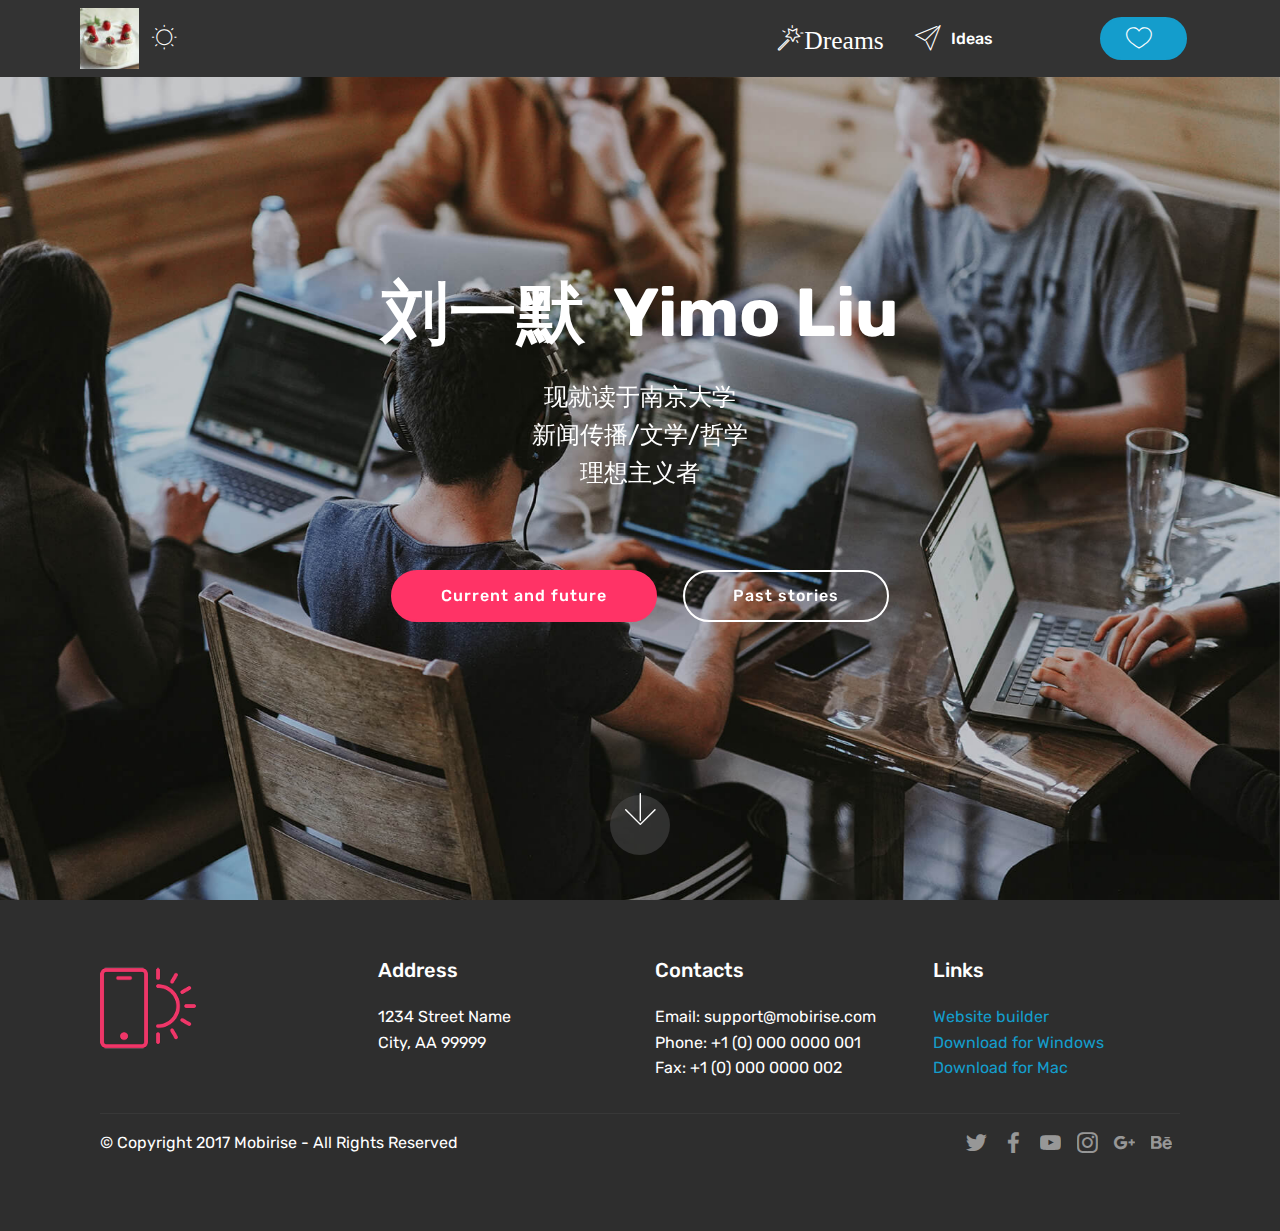
==== index.html @ eae7c189 "1" ====
<!DOCTYPE html>
<html >
<head>
  <!-- Site made with Mobirise Website Builder v4.9.5, https://mobirise.com -->
  <meta charset="UTF-8">
  <meta http-equiv="X-UA-Compatible" content="IE=edge">
  <meta name="generator" content="Mobirise v4.9.5, mobirise.com">
  <meta name="viewport" content="width=device-width, initial-scale=1, minimum-scale=1">
  <link rel="shortcut icon" href="assets/images/oip.9rbbsgo-j0tugw2w4avrlqhafq-122x82.jpg" type="image/x-icon">
  <meta name="description" content="">
  <title>Home</title>
  <link rel="stylesheet" href="assets/web/assets/mobirise-icons/mobirise-icons.css">
  <link rel="stylesheet" href="assets/tether/tether.min.css">
  <link rel="stylesheet" href="assets/bootstrap/css/bootstrap.min.css">
  <link rel="stylesheet" href="assets/bootstrap/css/bootstrap-grid.min.css">
  <link rel="stylesheet" href="assets/bootstrap/css/bootstrap-reboot.min.css">
  <link rel="stylesheet" href="assets/socicon/css/styles.css">
  <link rel="stylesheet" href="assets/dropdown/css/style.css">
  <link rel="stylesheet" href="assets/theme/css/style.css">
  <link rel="stylesheet" href="assets/mobirise/css/mbr-additional.css" type="text/css">
  
  
  
</head>
<body>
  <section class="menu cid-qTkzRZLJNu" once="menu" id="menu1-0">

    

    <nav class="navbar navbar-expand beta-menu navbar-dropdown align-items-center navbar-fixed-top navbar-toggleable-sm">
        <button class="navbar-toggler navbar-toggler-right" type="button" data-toggle="collapse" data-target="#navbarSupportedContent" aria-controls="navbarSupportedContent" aria-expanded="false" aria-label="Toggle navigation">
            <div class="hamburger">
                <span></span>
                <span></span>
                <span></span>
                <span></span>
            </div>
        </button>
        <div class="menu-logo">
            <div class="navbar-brand">
                <span class="navbar-logo">
                    <a href="https://mobirise.com">
                         <img src="assets/images/oip.9rbbsgo-j0tugw2w4avrlqhafq-122x82.jpg" alt="Mobirise" title="" style="height: 3.8rem;">
                    </a>
                </span>
                <span class="navbar-caption-wrap"><a class="navbar-caption text-white display-4" href="https://mobirise.com"><span class="mbri-sun mbr-iconfont mbr-iconfont-btn"></span></a></span>
            </div>
        </div>
        <div class="collapse navbar-collapse" id="navbarSupportedContent">
            <ul class="navbar-nav nav-dropdown" data-app-modern-menu="true"><li class="nav-item">
                    <a class="nav-link link text-white display-4" href="https://mobirise.com"><span class="mbri-magic-stick mbr-iconfont mbr-iconfont-btn">Dreams</span></a>
                </li>
                <li class="nav-item">
                    <a class="nav-link link text-white display-4" href="https://mobirise.com"><span class="mbri-paper-plane mbr-iconfont mbr-iconfont-btn"></span>
                        Ideas &nbsp; &nbsp; &nbsp; &nbsp; &nbsp; &nbsp; &nbsp; &nbsp; &nbsp; &nbsp;&nbsp;</a>
                </li></ul>
            <div class="navbar-buttons mbr-section-btn"><a class="btn btn-sm btn-primary display-4" href="https://mobirise.com"><span class="mbri-hearth mbr-iconfont mbr-iconfont-btn"></span>
                    </a></div>
        </div>
    </nav>
</section>

<section class="engine"><a href="https://mobirise.info/c">free site builder</a></section><section class="cid-qTkA127IK8 mbr-fullscreen mbr-parallax-background" id="header2-1">

    

    

    <div class="container align-center">
        <div class="row justify-content-md-center">
            <div class="mbr-white col-md-10">
                <h1 class="mbr-section-title mbr-bold pb-3 mbr-fonts-style display-1">刘一默 &nbsp;Yimo Liu</h1>
                
                <p class="mbr-text pb-3 mbr-fonts-style display-5">现就读于南京大学<br>新闻传播/文学/哲学<br>理想主义者<br><br></p>
                <div class="mbr-section-btn"><a class="btn btn-md btn-secondary display-4" href="https://mobirise.com">Current and future</a>
                    <a class="btn btn-md btn-white-outline display-4" href="https://mobirise.com">Past stories</a></div>
            </div>
        </div>
    </div>
    <div class="mbr-arrow hidden-sm-down" aria-hidden="true">
        <a href="#next">
            <i class="mbri-down mbr-iconfont"></i>
        </a>
    </div>
</section>

<section class="cid-qTkAaeaxX5" id="footer1-2">

    

    

    <div class="container">
        <div class="media-container-row content text-white">
            <div class="col-12 col-md-3">
                <div class="media-wrap">
                    <a href="https://mobirise.com/">
                        <img src="assets/images/logo2.png" alt="Mobirise">
                    </a>
                </div>
            </div>
            <div class="col-12 col-md-3 mbr-fonts-style display-7">
                <h5 class="pb-3">
                    Address
                </h5>
                <p class="mbr-text">
                    1234 Street Name
                    <br>City, AA 99999
                </p>
            </div>
            <div class="col-12 col-md-3 mbr-fonts-style display-7">
                <h5 class="pb-3">
                    Contacts
                </h5>
                <p class="mbr-text">
                    Email: support@mobirise.com
                    <br>Phone: +1 (0) 000 0000 001
                    <br>Fax: +1 (0) 000 0000 002
                </p>
            </div>
            <div class="col-12 col-md-3 mbr-fonts-style display-7">
                <h5 class="pb-3">
                    Links
                </h5>
                <p class="mbr-text">
                    <a class="text-primary" href="https://mobirise.com/">Website builder</a>
                    <br><a class="text-primary" href="https://mobirise.com/mobirise-free-win.zip">Download for Windows</a>
                    <br><a class="text-primary" href="https://mobirise.com/mobirise-free-mac.zip">Download for Mac</a>
                </p>
            </div>
        </div>
        <div class="footer-lower">
            <div class="media-container-row">
                <div class="col-sm-12">
                    <hr>
                </div>
            </div>
            <div class="media-container-row mbr-white">
                <div class="col-sm-6 copyright">
                    <p class="mbr-text mbr-fonts-style display-7">
                        © Copyright 2017 Mobirise - All Rights Reserved
                    </p>
                </div>
                <div class="col-md-6">
                    <div class="social-list align-right">
                        <div class="soc-item">
                            <a href="https://twitter.com/mobirise" target="_blank">
                                <span class="socicon-twitter socicon mbr-iconfont mbr-iconfont-social"></span>
                            </a>
                        </div>
                        <div class="soc-item">
                            <a href="https://www.facebook.com/pages/Mobirise/1616226671953247" target="_blank">
                                <span class="socicon-facebook socicon mbr-iconfont mbr-iconfont-social"></span>
                            </a>
                        </div>
                        <div class="soc-item">
                            <a href="https://www.youtube.com/c/mobirise" target="_blank">
                                <span class="socicon-youtube socicon mbr-iconfont mbr-iconfont-social"></span>
                            </a>
                        </div>
                        <div class="soc-item">
                            <a href="https://instagram.com/mobirise" target="_blank">
                                <span class="socicon-instagram socicon mbr-iconfont mbr-iconfont-social"></span>
                            </a>
                        </div>
                        <div class="soc-item">
                            <a href="https://plus.google.com/u/0/+Mobirise" target="_blank">
                                <span class="socicon-googleplus socicon mbr-iconfont mbr-iconfont-social"></span>
                            </a>
                        </div>
                        <div class="soc-item">
                            <a href="https://www.behance.net/Mobirise" target="_blank">
                                <span class="socicon-behance socicon mbr-iconfont mbr-iconfont-social"></span>
                            </a>
                        </div>
                    </div>
                </div>
            </div>
        </div>
    </div>
</section>


  <script src="assets/web/assets/jquery/jquery.min.js"></script>
  <script src="assets/popper/popper.min.js"></script>
  <script src="assets/tether/tether.min.js"></script>
  <script src="assets/bootstrap/js/bootstrap.min.js"></script>
  <script src="assets/dropdown/js/script.min.js"></script>
  <script src="assets/touchswipe/jquery.touch-swipe.min.js"></script>
  <script src="assets/parallax/jarallax.min.js"></script>
  <script src="assets/smoothscroll/smooth-scroll.js"></script>
  <script src="assets/theme/js/script.js"></script>
  
  
</body>
</html>
---- assets/web/assets/mobirise-icons/mobirise-icons.css ----
@font-face {
  font-family: 'MobiriseIcons';
  src:  url('mobirise-icons.eot?spat4u');
  src:  url('mobirise-icons.eot?spat4u#iefix') format('embedded-opentype'),
    url('mobirise-icons.ttf?spat4u') format('truetype'),
    url('mobirise-icons.woff?spat4u') format('woff'),
    url('mobirise-icons.svg?spat4u#MobiriseIcons') format('svg');
  font-weight: normal;
  font-style: normal;
}

[class^="mbri-"], [class*=" mbri-"] {
  /* use !important to prevent issues with browser extensions that change fonts */
  font-family: MobiriseIcons !important;
  speak: none;
  font-style: normal;
  font-weight: normal;
  font-variant: normal;
  text-transform: none;
  line-height: 1;

  /* Better Font Rendering =========== */
  -webkit-font-smoothing: antialiased;
  -moz-osx-font-smoothing: grayscale;
}

.mbri-add-submenu:before {
  content: "\e900";
}
.mbri-alert:before {
  content: "\e901";
}
.mbri-align-center:before {
  content: "\e902";
}
.mbri-align-justify:before {
  content: "\e903";
}
.mbri-align-left:before {
  content: "\e904";
}
.mbri-align-right:before {
  content: "\e905";
}
.mbri-android:before {
  content: "\e906";
}
.mbri-apple:before {
  content: "\e907";
}
.mbri-arrow-down:before {
  content: "\e908";
}
.mbri-arrow-next:before {
  content: "\e909";
}
.mbri-arrow-prev:before {
  content: "\e90a";
}
.mbri-arrow-up:before {
  content: "\e90b";
}
.mbri-bold:before {
  content: "\e90c";
}
.mbri-bookmark:before {
  content: "\e90d";
}
.mbri-bootstrap:before {
  content: "\e90e";
}
.mbri-briefcase:before {
  content: "\e90f";
}
.mbri-browse:before {
  content: "\e910";
}
.mbri-bulleted-list:before {
  content: "\e911";
}
.mbri-calendar:before {
  content: "\e912";
}
.mbri-camera:before {
  content: "\e913";
}
.mbri-cart-add:before {
  content: "\e914";
}
.mbri-cart-full:before {
  content: "\e915";
}
.mbri-cash:before {
  content: "\e916";
}
.mbri-change-style:before {
  content: "\e917";
}
.mbri-chat:before {
  content: "\e918";
}
.mbri-clock:before {
  content: "\e919";
}
.mbri-close:before {
  content: "\e91a";
}
.mbri-cloud:before {
  content: "\e91b";
}
.mbri-code:before {
  content: "\e91c";
}
.mbri-contact-form:before {
  content: "\e91d";
}
.mbri-credit-card:before {
  content: "\e91e";
}
.mbri-cursor-click:before {
  content: "\e91f";
}
.mbri-cust-feedback:before {
  content: "\e920";
}
.mbri-database:before {
  content: "\e921";
}
.mbri-delivery:before {
  content: "\e922";
}
.mbri-desktop:before {
  content: "\e923";
}
.mbri-devices:before {
  content: "\e924";
}
.mbri-down:before {
  content: "\e925";
}
.mbri-download:before {
  content: "\e989";
}
.mbri-drag-n-drop:before {
  content: "\e927";
}
.mbri-drag-n-drop2:before {
  content: "\e928";
}
.mbri-edit:before {
  content: "\e929";
}
.mbri-edit2:before {
  content: "\e92a";
}
.mbri-error:before {
  content: "\e92b";
}
.mbri-extension:before {
  content: "\e92c";
}
.mbri-features:before {
  content: "\e92d";
}
.mbri-file:before {
  content: "\e92e";
}
.mbri-flag:before {
  content: "\e92f";
}
.mbri-folder:before {
  content: "\e930";
}
.mbri-gift:before {
  content: "\e931";
}
.mbri-github:before {
  content: "\e932";
}
.mbri-globe:before {
  content: "\e933";
}
.mbri-globe-2:before {
  content: "\e934";
}
.mbri-growing-chart:before {
  content: "\e935";
}
.mbri-hearth:before {
  content: "\e936";
}
.mbri-help:before {
  content: "\e937";
}
.mbri-home:before {
  content: "\e938";
}
.mbri-hot-cup:before {
  content: "\e939";
}
.mbri-idea:before {
  content: "\e93a";
}
.mbri-image-gallery:before {
  content: "\e93b";
}
.mbri-image-slider:before {
  content: "\e93c";
}
.mbri-info:before {
  content: "\e93d";
}
.mbri-italic:before {
  content: "\e93e";
}
.mbri-key:before {
  content: "\e93f";
}
.mbri-laptop:before {
  content: "\e940";
}
.mbri-layers:before {
  content: "\e941";
}
.mbri-left-right:before {
  content: "\e942";
}
.mbri-left:before {
  content: "\e943";
}
.mbri-letter:before {
  content: "\e944";
}
.mbri-like:before {
  content: "\e945";
}
.mbri-link:before {
  content: "\e946";
}
.mbri-lock:before {
  content: "\e947";
}
.mbri-login:before {
  content: "\e948";
}
.mbri-logout:before {
  content: "\e949";
}
.mbri-magic-stick:before {
  content: "\e94a";
}
.mbri-map-pin:before {
  content: "\e94b";
}
.mbri-menu:before {
  content: "\e94c";
}
.mbri-mobile:before {
  content: "\e94d";
}
.mbri-mobile2:before {
  content: "\e94e";
}
.mbri-mobirise:before {
  content: "\e94f";
}
.mbri-more-horizontal:before {
  content: "\e950";
}
.mbri-more-vertical:before {
  content: "\e951";
}
.mbri-music:before {
  content: "\e952";
}
.mbri-new-file:before {
  content: "\e953";
}
.mbri-numbered-list:before {
  content: "\e954";
}
.mbri-opened-folder:before {
  content: "\e955";
}
.mbri-pages:before {
  content: "\e956";
}
.mbri-paper-plane:before {
  content: "\e957";
}
.mbri-paperclip:before {
  content: "\e958";
}
.mbri-photo:before {
  content: "\e959";
}
.mbri-photos:before {
  content: "\e95a";
}
.mbri-pin:before {
  content: "\e95b";
}
.mbri-play:before {
  content: "\e95c";
}
.mbri-plus:before {
  content: "\e95d";
}
.mbri-preview:before {
  content: "\e95e";
}
.mbri-print:before {
  content: "\e95f";
}
.mbri-protect:before {
  content: "\e960";
}
.mbri-question:before {
  content: "\e961";
}
.mbri-quote-left:before {
  content: "\e962";
}
.mbri-quote-right:before {
  content: "\e963";
}
.mbri-refresh:before {
  content: "\e964";
}
.mbri-responsive:before {
  content: "\e965";
}
.mbri-right:before {
  content: "\e966";
}
.mbri-rocket:before {
  content: "\e967";
}
.mbri-sad-face:before {
  content: "\e968";
}
.mbri-sale:before {
  content: "\e969";
}
.mbri-save:before {
  content: "\e96a";
}
.mbri-search:before {
  content: "\e96b";
}
.mbri-setting:before {
  content: "\e96c";
}
.mbri-setting2:before {
  content: "\e96d";
}
.mbri-setting3:before {
  content: "\e96e";
}
.mbri-share:before {
  content: "\e96f";
}
.mbri-shopping-bag:before {
  content: "\e970";
}
.mbri-shopping-basket:before {
  content: "\e971";
}
.mbri-shopping-cart:before {
  content: "\e972";
}
.mbri-sites:before {
  content: "\e973";
}
.mbri-smile-face:before {
  content: "\e974";
}
.mbri-speed:before {
  content: "\e975";
}
.mbri-star:before {
  content: "\e976";
}
.mbri-success:before {
  content: "\e977";
}
.mbri-sun:before {
  content: "\e978";
}
.mbri-sun2:before {
  content: "\e979";
}
.mbri-tablet:before {
  content: "\e97a";
}
.mbri-tablet-vertical:before {
  content: "\e97b";
}
.mbri-target:before {
  content: "\e97c";
}
.mbri-timer:before {
  content: "\e97d";
}
.mbri-to-ftp:before {
  content: "\e97e";
}
.mbri-to-local-drive:before {
  content: "\e97f";
}
.mbri-touch-swipe:before {
  content: "\e980";
}
.mbri-touch:before {
  content: "\e981";
}
.mbri-trash:before {
  content: "\e982";
}
.mbri-underline:before {
  content: "\e983";
}
.mbri-unlink:before {
  content: "\e984";
}
.mbri-unlock:before {
  content: "\e985";
}
.mbri-up-down:before {
  content: "\e986";
}
.mbri-up:before {
  content: "\e987";
}
.mbri-update:before {
  content: "\e988";
}
.mbri-upload:before {
 content: "\e926"; 
}
.mbri-user:before {
  content: "\e98a";
}
.mbri-user2:before {
  content: "\e98b";
}
.mbri-users:before {
  content: "\e98c";
}
.mbri-video:before {
  content: "\e98d";
}
.mbri-video-play:before {
  content: "\e98e";
}
.mbri-watch:before {
  content: "\e98f";
}
.mbri-website-theme:before {
  content: "\e990";
}
.mbri-wifi:before {
  content: "\e991";
}
.mbri-windows:before {
  content: "\e992";
}
.mbri-zoom-out:before {
  content: "\e993";
}
.mbri-redo:before {
  content: "\e994";
}
.mbri-undo:before {
  content: "\e995";
}
---- assets/socicon/css/styles.css ----
@charset "UTF-8";

@font-face {
  font-family: "socicon";
  src:url("../fonts/socicon.eot");
  src:url("../fonts/socicon.eot?#iefix") format("embedded-opentype"),
    url("../fonts/socicon.woff") format("woff"),
    url("../fonts/socicon.ttf") format("truetype"),
    url("../fonts/socicon.svg#socicon") format("svg");
  font-weight: normal;
  font-style: normal;

}

[data-icon]:before {
  font-family: "socicon" !important;
  content: attr(data-icon);
  font-style: normal !important;
  font-weight: normal !important;
  font-variant: normal !important;
  text-transform: none !important;
  speak: none;
  line-height: 1;
  -webkit-font-smoothing: antialiased;
  -moz-osx-font-smoothing: grayscale;
}

[class^="socicon-"]:before,
[class*=" socicon-"]:before {
  font-family: "socicon" !important;
  font-style: normal !important;
  font-weight: normal !important;
  font-variant: normal !important;
  text-transform: none !important;
  speak: none;
  line-height: 1;
  -webkit-font-smoothing: antialiased;
  -moz-osx-font-smoothing: grayscale;
}

.socicon-modelmayhem:before {
  content: "\e000";
}
.socicon-mixcloud:before {
  content: "\e001";
}
.socicon-drupal:before {
  content: "\e002";
}
.socicon-swarm:before {
  content: "\e003";
}
.socicon-istock:before {
  content: "\e004";
}
.socicon-yammer:before {
  content: "\e005";
}
.socicon-ello:before {
  content: "\e006";
}
.socicon-stackoverflow:before {
  content: "\e007";
}
.socicon-persona:before {
  content: "\e008";
}
.socicon-triplej:before {
  content: "\e009";
}
.socicon-houzz:before {
  content: "\e00a";
}
.socicon-rss:before {
  content: "\e00b";
}
.socicon-paypal:before {
  content: "\e00c";
}
.socicon-odnoklassniki:before {
  content: "\e00d";
}
.socicon-airbnb:before {
  content: "\e00e";
}
.socicon-periscope:before {
  content: "\e00f";
}
.socicon-outlook:before {
  content: "\e010";
}
.socicon-coderwall:before {
  content: "\e011";
}
.socicon-tripadvisor:before {
  content: "\e012";
}
.socicon-appnet:before {
  content: "\e013";
}
.socicon-goodreads:before {
  content: "\e014";
}
.socicon-tripit:before {
  content: "\e015";
}
.socicon-lanyrd:before {
  content: "\e016";
}
.socicon-slideshare:before {
  content: "\e017";
}
.socicon-buffer:before {
  content: "\e018";
}
.socicon-disqus:before {
  content: "\e019";
}
.socicon-vkontakte:before {
  content: "\e01a";
}
.socicon-whatsapp:before {
  content: "\e01b";
}
.socicon-patreon:before {
  content: "\e01c";
}
.socicon-storehouse:before {
  content: "\e01d";
}
.socicon-pocket:before {
  content: "\e01e";
}
.socicon-mail:before {
  content: "\e01f";
}
.socicon-blogger:before {
  content: "\e020";
}
.socicon-technorati:before {
  content: "\e021";
}
.socicon-reddit:before {
  content: "\e022";
}
.socicon-dribbble:before {
  content: "\e023";
}
.socicon-stumbleupon:before {
  content: "\e024";
}
.socicon-digg:before {
  content: "\e025";
}
.socicon-envato:before {
  content: "\e026";
}
.socicon-behance:before {
  content: "\e027";
}
.socicon-delicious:before {
  content: "\e028";
}
.socicon-deviantart:before {
  content: "\e029";
}
.socicon-forrst:before {
  content: "\e02a";
}
.socicon-play:before {
  content: "\e02b";
}
.socicon-zerply:before {
  content: "\e02c";
}
.socicon-wikipedia:before {
  content: "\e02d";
}
.socicon-apple:before {
  content: "\e02e";
}
.socicon-flattr:before {
  content: "\e02f";
}
.socicon-github:before {
  content: "\e030";
}
.socicon-renren:before {
  content: "\e031";
}
.socicon-friendfeed:before {
  content: "\e032";
}
.socicon-newsvine:before {
  content: "\e033";
}
.socicon-identica:before {
  content: "\e034";
}
.socicon-bebo:before {
  content: "\e035";
}
.socicon-zynga:before {
  content: "\e036";
}
.socicon-steam:before {
  content: "\e037";
}
.socicon-xbox:before {
  content: "\e038";
}
.socicon-windows:before {
  content: "\e039";
}
.socicon-qq:before {
  content: "\e03a";
}
.socicon-douban:before {
  content: "\e03b";
}
.socicon-meetup:before {
  content: "\e03c";
}
.socicon-playstation:before {
  content: "\e03d";
}
.socicon-android:before {
  content: "\e03e";
}
.socicon-snapchat:before {
  content: "\e03f";
}
.socicon-twitter:before {
  content: "\e040";
}
.socicon-facebook:before {
  content: "\e041";
}
.socicon-googleplus:before {
  content: "\e042";
}
.socicon-pinterest:before {
  content: "\e043";
}
.socicon-foursquare:before {
  content: "\e044";
}
.socicon-yahoo:before {
  content: "\e045";
}
.socicon-skype:before {
  content: "\e046";
}
.socicon-yelp:before {
  content: "\e047";
}
.socicon-feedburner:before {
  content: "\e048";
}
.socicon-linkedin:before {
  content: "\e049";
}
.socicon-viadeo:before {
  content: "\e04a";
}
.socicon-xing:before {
  content: "\e04b";
}
.socicon-myspace:before {
  content: "\e04c";
}
.socicon-soundcloud:before {
  content: "\e04d";
}
.socicon-spotify:before {
  content: "\e04e";
}
.socicon-grooveshark:before {
  content: "\e04f";
}
.socicon-lastfm:before {
  content: "\e050";
}
.socicon-youtube:before {
  content: "\e051";
}
.socicon-vimeo:before {
  content: "\e052";
}
.socicon-dailymotion:before {
  content: "\e053";
}
.socicon-vine:before {
  content: "\e054";
}
.socicon-flickr:before {
  content: "\e055";
}
.socicon-500px:before {
  content: "\e056";
}
.socicon-wordpress:before {
  content: "\e058";
}
.socicon-tumblr:before {
  content: "\e059";
}
.socicon-twitch:before {
  content: "\e05a";
}
.socicon-8tracks:before {
  content: "\e05b";
}
.socicon-amazon:before {
  content: "\e05c";
}
.socicon-icq:before {
  content: "\e05d";
}
.socicon-smugmug:before {
  content: "\e05e";
}
.socicon-ravelry:before {
  content: "\e05f";
}
.socicon-weibo:before {
  content: "\e060";
}
.socicon-baidu:before {
  content: "\e061";
}
.socicon-angellist:before {
  content: "\e062";
}
.socicon-ebay:before {
  content: "\e063";
}
.socicon-imdb:before {
  content: "\e064";
}
.socicon-stayfriends:before {
  content: "\e065";
}
.socicon-residentadvisor:before {
  content: "\e066";
}
.socicon-google:before {
  content: "\e067";
}
.socicon-yandex:before {
  content: "\e068";
}
.socicon-sharethis:before {
  content: "\e069";
}
.socicon-bandcamp:before {
  content: "\e06a";
}
.socicon-itunes:before {
  content: "\e06b";
}
.socicon-deezer:before {
  content: "\e06c";
}
.socicon-telegram:before {
  content: "\e06e";
}
.socicon-openid:before {
  content: "\e06f";
}
.socicon-amplement:before {
  content: "\e070";
}
.socicon-viber:before {
  content: "\e071";
}
.socicon-zomato:before {
  content: "\e072";
}
.socicon-draugiem:before {
  content: "\e074";
}
.socicon-endomodo:before {
  content: "\e075";
}
.socicon-filmweb:before {
  content: "\e076";
}
.socicon-stackexchange:before {
  content: "\e077";
}
.socicon-wykop:before {
  content: "\e078";
}
.socicon-teamspeak:before {
  content: "\e079";
}
.socicon-teamviewer:before {
  content: "\e07a";
}
.socicon-ventrilo:before {
  content: "\e07b";
}
.socicon-younow:before {
  content: "\e07c";
}
.socicon-raidcall:before {
  content: "\e07d";
}
.socicon-mumble:before {
  content: "\e07e";
}
.socicon-medium:before {
  content: "\e06d";
}
.socicon-bebee:before {
  content: "\e07f";
}
.socicon-hitbox:before {
  content: "\e080";
}
.socicon-reverbnation:before {
  content: "\e081";
}
.socicon-formulr:before {
  content: "\e082";
}
.socicon-instagram:before {
  content: "\e057";
}
.socicon-battlenet:before {
  content: "\e083";
}
.socicon-chrome:before {
  content: "\e084";
}
.socicon-discord:before {
  content: "\e086";
}
.socicon-issuu:before {
  content: "\e087";
}
.socicon-macos:before {
  content: "\e088";
}
.socicon-firefox:before {
  content: "\e089";
}
.socicon-opera:before {
  content: "\e08d";
}
.socicon-keybase:before {
  content: "\e090";
}
.socicon-alliance:before {
  content: "\e091";
}
.socicon-livejournal:before {
  content: "\e092";
}
.socicon-googlephotos:before {
  content: "\e093";
}
.socicon-horde:before {
  content: "\e094";
}
.socicon-etsy:before {
  content: "\e095";
}
.socicon-zapier:before {
  content: "\e096";
}
.socicon-google-scholar:before {
  content: "\e097";
}
.socicon-researchgate:before {
  content: "\e098";
}
.socicon-wechat:before {
  content: "\e099";
}
.socicon-strava:before {
  content: "\e09a";
}
.socicon-line:before {
  content: "\e09b";
}
.socicon-lyft:before {
  content: "\e09c";
}
.socicon-uber:before {
  content: "\e09d";
}
.socicon-songkick:before {
  content: "\e09e";
}
.socicon-viewbug:before {
  content: "\e09f";
}
.socicon-googlegroups:before {
  content: "\e0a0";
}
.socicon-quora:before {
  content: "\e073";
}
.socicon-diablo:before {
  content: "\e085";
}
.socicon-blizzard:before {
  content: "\e0a1";
}
.socicon-hearthstone:before {
  content: "\e08b";
}
.socicon-heroes:before {
  content: "\e08a";
}
.socicon-overwatch:before {
  content: "\e08c";
}
.socicon-warcraft:before {
  content: "\e08e";
}
.socicon-starcraft:before {
  content: "\e08f";
}
.socicon-beam:before {
  content: "\e0a2";
}
.socicon-curse:before {
  content: "\e0a3";
}
.socicon-player:before {
  content: "\e0a4";
}
.socicon-streamjar:before {
  content: "\e0a5";
}
.socicon-nintendo:before {
  content: "\e0a6";
}
.socicon-hellocoton:before {
  content: "\e0a7";
}
---- assets/dropdown/css/style.css ----
.navbar-dropdown {
  left: 0;
  padding: 0;
  position: absolute;
  right: 0;
  top: 0;
  transition: all 0.45s ease;
  z-index: 1030;
  background: #282828; }
  .navbar-dropdown .navbar-logo {
    margin-right: 0.8rem;
    transition: margin 0.3s ease-in-out;
    vertical-align: middle; }
    .navbar-dropdown .navbar-logo img {
      height: 3.125rem;
      transition: all 0.3s ease-in-out; }
    .navbar-dropdown .navbar-logo.mbr-iconfont {
      font-size: 3.125rem;
      line-height: 3.125rem; }
  .navbar-dropdown .navbar-caption {
    font-weight: 700;
    white-space: normal;
    vertical-align: -4px;
    line-height: 3.125rem !important; }
    .navbar-dropdown .navbar-caption, .navbar-dropdown .navbar-caption:hover {
      color: inherit;
      text-decoration: none; }
  .navbar-dropdown .mbr-iconfont + .navbar-caption {
    vertical-align: -1px; }
  .navbar-dropdown.navbar-fixed-top {
    position: fixed; }
  .navbar-dropdown .navbar-brand span {
    vertical-align: -4px; }
  .navbar-dropdown.bg-color.transparent {
    background: none; }
  .navbar-dropdown.navbar-short .navbar-brand {
    padding: 0.625rem 0; }
    .navbar-dropdown.navbar-short .navbar-brand span {
      vertical-align: -1px; }
  .navbar-dropdown.navbar-short .navbar-caption {
    line-height: 2.375rem !important;
    vertical-align: -2px; }
  .navbar-dropdown.navbar-short .navbar-logo {
    margin-right: 0.5rem; }
    .navbar-dropdown.navbar-short .navbar-logo img {
      height: 2.375rem; }
    .navbar-dropdown.navbar-short .navbar-logo.mbr-iconfont {
      font-size: 2.375rem;
      line-height: 2.375rem; }
  .navbar-dropdown.navbar-short .mbr-table-cell {
    height: 3.625rem; }
  .navbar-dropdown .navbar-close {
    left: 0.6875rem;
    position: fixed;
    top: 0.75rem;
    z-index: 1000; }
  .navbar-dropdown .hamburger-icon {
    content: "";
    display: inline-block;
    vertical-align: middle;
    width: 16px;
    -webkit-box-shadow: 0 -6px 0 1px #282828,0 0 0 1px #282828,0 6px 0 1px #282828;
    -moz-box-shadow: 0 -6px 0 1px #282828,0 0 0 1px #282828,0 6px 0 1px #282828;
    box-shadow: 0 -6px 0 1px #282828,0 0 0 1px #282828,0 6px 0 1px #282828; }

.dropdown-menu .dropdown-toggle[data-toggle="dropdown-submenu"]::after {
  border-bottom: 0.35em solid transparent;
  border-left: 0.35em solid;
  border-right: 0;
  border-top: 0.35em solid transparent;
  margin-left: 0.3rem; }

.dropdown-menu .dropdown-item:focus {
  outline: 0; }

.nav-dropdown {
  font-size: 0.75rem;
  font-weight: 500;
  height: auto !important; }
  .nav-dropdown .nav-btn {
    padding-left: 1rem; }
  .nav-dropdown .link {
    margin: .667em 1.667em;
    font-weight: 500;
    padding: 0;
    transition: color .2s ease-in-out; }
    .nav-dropdown .link.dropdown-toggle {
      margin-right: 2.583em; }
      .nav-dropdown .link.dropdown-toggle::after {
        margin-left: .25rem;
        border-top: 0.35em solid;
        border-right: 0.35em solid transparent;
        border-left: 0.35em solid transparent;
        border-bottom: 0; }
      .nav-dropdown .link.dropdown-toggle[aria-expanded="true"] {
        margin: 0;
        padding: 0.667em 3.263em  0.667em 1.667em; }
  .nav-dropdown .link::after,
  .nav-dropdown .dropdown-item::after {
    color: inherit; }
  .nav-dropdown .btn {
    font-size: 0.75rem;
    font-weight: 700;
    letter-spacing: 0;
    margin-bottom: 0;
    padding-left: 1.25rem;
    padding-right: 1.25rem; }
  .nav-dropdown .dropdown-menu {
    border-radius: 0;
    border: 0;
    left: 0;
    margin: 0;
    padding-bottom: 1.25rem;
    padding-top: 1.25rem;
    position: relative; }
  .nav-dropdown .dropdown-submenu {
    margin-left: 0.125rem;
    top: 0; }
  .nav-dropdown .dropdown-item {
    font-weight: 500;
    line-height: 2;
    padding: 0.3846em 4.615em 0.3846em 1.5385em;
    position: relative;
    transition: color .2s ease-in-out, background-color .2s ease-in-out; }
    .nav-dropdown .dropdown-item::after {
      margin-top: -0.3077em;
      position: absolute;
      right: 1.1538em;
      top: 50%; }
    .nav-dropdown .dropdown-item:focus, .nav-dropdown .dropdown-item:hover {
      background: none; }

@media (max-width: 767px) {
  .nav-dropdown.navbar-toggleable-sm {
    bottom: 0;
    display: none;
    left: 0;
    overflow-x: hidden;
    position: fixed;
    top: 0;
    transform: translateX(-100%);
    -ms-transform: translateX(-100%);
    -webkit-transform: translateX(-100%);
    width: 18.75rem;
    z-index: 999; } }
.nav-dropdown.navbar-toggleable-xl {
  bottom: 0;
  display: none;
  left: 0;
  overflow-x: hidden;
  position: fixed;
  top: 0;
  transform: translateX(-100%);
  -ms-transform: translateX(-100%);
  -webkit-transform: translateX(-100%);
  width: 18.75rem;
  z-index: 999; }

.nav-dropdown-sm {
  display: block !important;
  overflow-x: hidden;
  overflow: auto;
  padding-top: 3.875rem; }
  .nav-dropdown-sm::after {
    content: "";
    display: block;
    height: 3rem;
    width: 100%; }
  .nav-dropdown-sm.collapse.in ~ .navbar-close {
    display: block !important; }
  .nav-dropdown-sm.collapsing, .nav-dropdown-sm.collapse.in {
    transform: translateX(0);
    -ms-transform: translateX(0);
    -webkit-transform: translateX(0);
    transition: all 0.25s ease-out;
    -webkit-transition: all 0.25s ease-out;
    background: #282828; }
  .nav-dropdown-sm.collapsing[aria-expanded="false"] {
    transform: translateX(-100%);
    -ms-transform: translateX(-100%);
    -webkit-transform: translateX(-100%); }
  .nav-dropdown-sm .nav-item {
    display: block;
    margin-left: 0 !important;
    padding-left: 0; }
  .nav-dropdown-sm .link,
  .nav-dropdown-sm .dropdown-item {
    border-top: 1px dotted rgba(255, 255, 255, 0.1);
    font-size: 0.8125rem;
    line-height: 1.6;
    margin: 0 !important;
    padding: 0.875rem 2.4rem 0.875rem 1.5625rem !important;
    position: relative;
    white-space: normal; }
    .nav-dropdown-sm .link:focus, .nav-dropdown-sm .link:hover,
    .nav-dropdown-sm .dropdown-item:focus,
    .nav-dropdown-sm .dropdown-item:hover {
      background: rgba(0, 0, 0, 0.2) !important;
      color: #c0a375; }
  .nav-dropdown-sm .nav-btn {
    position: relative;
    padding: 1.5625rem 1.5625rem 0 1.5625rem; }
    .nav-dropdown-sm .nav-btn::before {
      border-top: 1px dotted rgba(255, 255, 255, 0.1);
      content: "";
      left: 0;
      position: absolute;
      top: 0;
      width: 100%; }
    .nav-dropdown-sm .nav-btn + .nav-btn {
      padding-top: 0.625rem; }
      .nav-dropdown-sm .nav-btn + .nav-btn::before {
        display: none; }
  .nav-dropdown-sm .btn {
    padding: 0.625rem 0; }
  .nav-dropdown-sm .dropdown-toggle[data-toggle="dropdown-submenu"]::after {
    margin-left: .25rem;
    border-top: 0.35em solid;
    border-right: 0.35em solid transparent;
    border-left: 0.35em solid transparent;
    border-bottom: 0; }
  .nav-dropdown-sm .dropdown-toggle[data-toggle="dropdown-submenu"][aria-expanded="true"]::after {
    border-top: 0;
    border-right: 0.35em solid transparent;
    border-left: 0.35em solid transparent;
    border-bottom: 0.35em solid; }
  .nav-dropdown-sm .dropdown-menu {
    margin: 0;
    padding: 0;
    position: relative;
    top: 0;
    left: 0;
    width: 100%;
    border: 0;
    float: none;
    border-radius: 0;
    background: none; }
  .nav-dropdown-sm .dropdown-submenu {
    left: 100%;
    margin-left: 0.125rem;
    margin-top: -1.25rem;
    top: 0; }

.navbar-toggleable-sm .nav-dropdown .dropdown-menu {
  position: absolute; }

.navbar-toggleable-sm .nav-dropdown .dropdown-submenu {
  left: 100%;
  margin-left: 0.125rem;
  margin-top: -1.25rem;
  top: 0; }

.navbar-toggleable-sm.opened .nav-dropdown .dropdown-menu {
  position: relative; }

.navbar-toggleable-sm.opened .nav-dropdown .dropdown-submenu {
  left: 0;
  margin-left: 00rem;
  margin-top: 0rem;
  top: 0; }

.is-builder .nav-dropdown.collapsing {
  transition: none !important; }

/*# sourceMappingURL=style.css.map */
---- assets/theme/css/style.css ----
/*!
 * Mobirise v4 theme (https://mobirise.com/)
 * Copyright 2017 Mobirise
 */
section {
  background-color: #eeeeee; }

section,
.container,
.container-fluid {
  position: relative;
  word-wrap: break-word; }

a.mbr-iconfont:hover {
  text-decoration: none; }

.article .lead p, .article .lead ul, .article .lead ol, .article .lead pre, .article .lead blockquote {
  margin-bottom: 0; }

a {
  font-style: normal;
  font-weight: 400;
  cursor: pointer; }
  a, a:hover {
    text-decoration: none; }

figure {
  margin-bottom: 0; }

body {
  color: #232323; }

h1, h2, h3, h4, h5, h6,
.h1, .h2, .h3, .h4, .h5, .h6,
.display-1, .display-2, .display-3, .display-4 {
  line-height: 1;
  word-break: break-word;
  word-wrap: break-word; }

b, strong {
  font-weight: bold; }

blockquote {
  padding: 10px 0 10px 20px;
  position: relative;
  border-left: 2px solid;
  border-color: #ff3366; }

input:-webkit-autofill, input:-webkit-autofill:hover, input:-webkit-autofill:focus, input:-webkit-autofill:active {
  transition-delay: 9999s;
  transition-property: background-color, color; }

textarea[type="hidden"] {
  display: none; }

body {
  position: relative; }

section {
  background-position: 50% 50%;
  background-repeat: no-repeat;
  background-size: cover; }
  section .mbr-background-video,
  section .mbr-background-video-preview {
    position: absolute;
    bottom: 0;
    left: 0;
    right: 0;
    top: 0; }

.hidden {
  visibility: hidden; }

.mbr-z-index20 {
  z-index: 20; }

/*! Base colors */
.mbr-white {
  color: #ffffff; }

.mbr-black {
  color: #000000; }

.mbr-bg-white {
  background-color: #ffffff; }

.mbr-bg-black {
  background-color: #000000; }

/*! Text-aligns */
.align-left {
  text-align: left; }

.align-center {
  text-align: center; }

.align-right {
  text-align: right; }

@media (max-width: 767px) {
  .align-left, .align-center, .align-right, .mbr-section-btn, .mbr-section-title {
    text-align: center; } }
/*! Font-weight  */
.mbr-light {
  font-weight: 300; }

.mbr-regular {
  font-weight: 400; }

.mbr-semibold {
  font-weight: 500; }

.mbr-bold {
  font-weight: 700; }

/*! Media  */
.media-size-item {
  -webkit-flex: 1 1 auto;
  -moz-flex: 1 1 auto;
  -ms-flex: 1 1 auto;
  -o-flex: 1 1 auto;
  flex: 1 1 auto; }

.media-content {
  -webkit-flex-basis: 100%;
  flex-basis: 100%; }

.media-container-row {
  display: -ms-flexbox;
  display: -webkit-flex;
  display: flex;
  -webkit-flex-direction: row;
  -ms-flex-direction: row;
  flex-direction: row;
  -webkit-flex-wrap: wrap;
  -ms-flex-wrap: wrap;
  flex-wrap: wrap;
  -webkit-justify-content: center;
  -ms-flex-pack: center;
  justify-content: center;
  -webkit-align-content: center;
  -ms-flex-line-pack: center;
  align-content: center;
  -webkit-align-items: start;
  -ms-flex-align: start;
  align-items: start; }
  .media-container-row .media-size-item {
    width: 400px; }

.media-container-column {
  display: -ms-flexbox;
  display: -webkit-flex;
  display: flex;
  -webkit-flex-direction: column;
  -ms-flex-direction: column;
  flex-direction: column;
  -webkit-flex-wrap: wrap;
  -ms-flex-wrap: wrap;
  flex-wrap: wrap;
  -webkit-justify-content: center;
  -ms-flex-pack: center;
  justify-content: center;
  -webkit-align-content: center;
  -ms-flex-line-pack: center;
  align-content: center;
  -webkit-align-items: stretch;
  -ms-flex-align: stretch;
  align-items: stretch; }
  .media-container-column > * {
    width: 100%; }

@media (min-width: 992px) {
  .media-container-row {
    -webkit-flex-wrap: nowrap;
    -ms-flex-wrap: nowrap;
    flex-wrap: nowrap; } }
figure {
  overflow: hidden; }

figure[mbr-media-size] {
  transition: width 0.1s; }

.mbr-figure img, .mbr-figure iframe {
  display: block;
  width: 100%; }

.card {
  background-color: transparent;
  border: none; }

.card-img {
  text-align: center;
  flex-shrink: 0;
  -webkit-flex-shrink: 0; }

.media {
  max-width: 100%;
  margin: 0 auto; }

.mbr-figure {
  -ms-flex-item-align: center;
  -ms-grid-row-align: center;
  -webkit-align-self: center;
  align-self: center; }

.media-container > div {
  max-width: 100%; }

.mbr-figure img, .card-img img {
  width: 100%; }

@media (max-width: 991px) {
  .media-size-item {
    width: auto !important; }

  .media {
    width: auto; }

  .mbr-figure {
    width: 100% !important; } }
/*! Buttons */
.mbr-section-btn {
  margin-left: -.25rem;
  margin-right: -.25rem;
  font-size: 0; }

nav .mbr-section-btn {
  margin-left: 0rem;
  margin-right: 0rem; }

/*! Btn icon margin */
.btn .mbr-iconfont, .btn.btn-sm .mbr-iconfont {
  cursor: pointer;
  margin-right: 0.5rem; }

.btn.btn-md .mbr-iconfont, .btn.btn-md .mbr-iconfont {
  margin-right: 0.8rem; }

.mbr-regular {
  font-weight: 400; }

.mbr-semibold {
  font-weight: 500; }

.mbr-bold {
  font-weight: 700; }

[type="submit"] {
  -webkit-appearance: none; }

/*! Full-screen */
.mbr-fullscreen .mbr-overlay {
  min-height: 100vh; }

.mbr-fullscreen {
  display: flex;
  display: -webkit-flex;
  display: -moz-flex;
  display: -ms-flex;
  display: -o-flex;
  align-items: center;
  -webkit-align-items: center;
  min-height: 100vh;
  padding-top: 3rem;
  padding-bottom: 3rem; }

/*! Map */
.map {
  height: 25rem;
  position: relative; }
  .map iframe {
    width: 100%;
    height: 100%; }

/* Form */
.form-asterisk {
  font-family: initial;
  position: absolute;
  top: -2px;
  font-weight: normal; }

/*! Scroll to top arrow */
.mbr-arrow-up {
  bottom: 25px;
  right: 90px;
  position: fixed;
  text-align: right;
  z-index: 5000;
  color: #ffffff;
  font-size: 32px;
  transform: rotate(180deg);
  -webkit-transform: rotate(180deg); }

.mbr-arrow-up a {
  background: rgba(0, 0, 0, 0.2);
  border-radius: 3px;
  color: #fff;
  display: inline-block;
  height: 60px;
  width: 60px;
  outline-style: none !important;
  position: relative;
  text-decoration: none;
  transition: all .3s ease-in-out;
  cursor: pointer;
  text-align: center; }
  .mbr-arrow-up a:hover {
    background-color: rgba(0, 0, 0, 0.4); }
  .mbr-arrow-up a i {
    line-height: 60px; }

.mbr-arrow-up-icon {
  display: block;
  color: #fff; }

.mbr-arrow-up-icon::before {
  content: "\203a";
  display: inline-block;
  font-family: serif;
  font-size: 32px;
  line-height: 1;
  font-style: normal;
  position: relative;
  top: 6px;
  left: -4px;
  -webkit-transform: rotate(-90deg);
  transform: rotate(-90deg); }

/*! Arrow Down */
.mbr-arrow {
  position: absolute;
  bottom: 45px;
  left: 50%;
  width: 60px;
  height: 60px;
  cursor: pointer;
  background-color: rgba(80, 80, 80, 0.5);
  border-radius: 50%;
  -webkit-transform: translateX(-50%);
  transform: translateX(-50%); }
  .mbr-arrow > a {
    display: inline-block;
    text-decoration: none;
    outline-style: none;
    -webkit-animation: arrowdown 1.7s ease-in-out infinite;
    animation: arrowdown 1.7s ease-in-out infinite; }
    .mbr-arrow > a > i {
      position: absolute;
      top: -2px;
      left: 15px;
      font-size: 2rem; }

@keyframes arrowdown {
  0% {
    transform: translateY(0px);
    -webkit-transform: translateY(0px); }
  50% {
    transform: translateY(-5px);
    -webkit-transform: translateY(-5px); }
  100% {
    transform: translateY(0px);
    -webkit-transform: translateY(0px); } }
@-webkit-keyframes arrowdown {
  0% {
    transform: translateY(0px);
    -webkit-transform: translateY(0px); }
  50% {
    transform: translateY(-5px);
    -webkit-transform: translateY(-5px); }
  100% {
    transform: translateY(0px);
    -webkit-transform: translateY(0px); } }
@media (max-width: 500px) {
  .mbr-arrow-up {
    left: 50%;
    right: auto;
    transform: translateX(-50%) rotate(180deg);
    -webkit-transform: translateX(-50%) rotate(180deg); } }
/*Gradients animation*/
@keyframes gradient-animation {
  from {
    background-position: 0% 100%;
    animation-timing-function: ease-in-out; }
  to {
    background-position: 100% 0%;
    animation-timing-function: ease-in-out; } }
@-webkit-keyframes gradient-animation {
  from {
    background-position: 0% 100%;
    animation-timing-function: ease-in-out; }
  to {
    background-position: 100% 0%;
    animation-timing-function: ease-in-out; } }
.bg-gradient {
  background-size: 200% 200%;
  animation: gradient-animation 5s infinite alternate;
  -webkit-animation: gradient-animation 5s infinite alternate; }

.menu .navbar-brand {
  display: -webkit-flex; }
  .menu .navbar-brand span {
    display: flex;
    display: -webkit-flex; }
  .menu .navbar-brand .navbar-caption-wrap {
    display: -webkit-flex; }
  .menu .navbar-brand .navbar-logo img {
    display: -webkit-flex; }
@media (min-width: 768px) and (max-width: 991px) {
  .menu .navbar-toggleable-sm .navbar-nav {
    display: -webkit-box;
    display: -webkit-flex;
    display: -ms-flexbox; } }
@media (min-width: 992px) {
  .menu .navbar-nav.nav-dropdown {
    display: -webkit-flex; }
  .menu .navbar-toggleable-sm .navbar-collapse {
    display: -webkit-flex !important; } }
@media (max-width: 767px) {
  .menu .navbar-collapse {
    max-height: 80vh; }
  .menu .dropdown-menu {
    max-height: 60vh; } }

.navbar {
  display: -webkit-flex;
  -webkit-flex-wrap: wrap;
  -webkit-align-items: center;
  -webkit-justify-content: space-between; }

.navbar-collapse {
  -webkit-flex-basis: 100%;
  -webkit-flex-grow: 1;
  -webkit-align-items: center; }

.nav-dropdown .link {
  padding: .667em 1.667em !important;
  margin: 0 !important; }

.nav {
  display: -webkit-flex;
  -webkit-flex-wrap: wrap; }

.row {
  display: -webkit-flex;
  -webkit-flex-wrap: wrap; }

.justify-content-center {
  -webkit-justify-content: center; }

.form-inline {
  display: -webkit-flex;
  -webkit-flex-flow: row wrap;
  -webkit-align-items: center; }

.card-wrapper {
  -webkit-flex: 1; }

.carousel-control {
  z-index: 10;
  display: -webkit-flex;
  -webkit-align-items: center;
  -webkit-justify-content: center; }

.carousel-controls {
  display: -webkit-flex; }

.media {
  display: -webkit-flex; }

.jq-selectbox__select {
  padding: 1.07em .5em;
  position: absolute;
  top: 0;
  left: 0;
  width: 100%; }

.jq-selectbox__dropdown {
  position: absolute;
  top: 100% !important;
  left: 0 !important;
  width: 100% !important; }

.jq-selectbox__trigger-arrow {
  transform: translateY(-50%); }

.jq-selectbox li {
  padding: 1.07em .5em; }

/*# sourceMappingURL=style.css.map */
.engine {
	position: absolute;
	text-indent: -2400px;
	text-align: center;
	padding: 0;
	top: 0;
	left: -2400px;
}
---- assets/mobirise/css/mbr-additional.css ----
@import url(https://fonts.googleapis.com/css?family=Rubik:300,300i,400,400i,500,500i,700,700i,900,900i);





body {
  font-style: normal;
  line-height: 1.5;
}
.mbr-section-title {
  font-style: normal;
  line-height: 1.2;
}
.mbr-section-subtitle {
  line-height: 1.3;
}
.mbr-text {
  font-style: normal;
  line-height: 1.6;
}
.display-1 {
  font-family: 'Rubik', sans-serif;
  font-size: 4.25rem;
}
.display-1 > .mbr-iconfont {
  font-size: 6.8rem;
}
.display-2 {
  font-family: 'Rubik', sans-serif;
  font-size: 3rem;
}
.display-2 > .mbr-iconfont {
  font-size: 4.8rem;
}
.display-4 {
  font-family: 'Rubik', sans-serif;
  font-size: 1rem;
}
.display-4 > .mbr-iconfont {
  font-size: 1.6rem;
}
.display-5 {
  font-family: 'Rubik', sans-serif;
  font-size: 1.5rem;
}
.display-5 > .mbr-iconfont {
  font-size: 2.4rem;
}
.display-7 {
  font-family: 'Rubik', sans-serif;
  font-size: 1rem;
}
.display-7 > .mbr-iconfont {
  font-size: 1.6rem;
}
/* ---- Fluid typography for mobile devices ---- */
/* 1.4 - font scale ratio ( bootstrap == 1.42857 ) */
/* 100vw - current viewport width */
/* (48 - 20)  48 == 48rem == 768px, 20 == 20rem == 320px(minimal supported viewport) */
/* 0.65 - min scale variable, may vary */
@media (max-width: 768px) {
  .display-1 {
    font-size: 3.4rem;
    font-size: calc( 2.1374999999999997rem + (4.25 - 2.1374999999999997) * ((100vw - 20rem) / (48 - 20)));
    line-height: calc( 1.4 * (2.1374999999999997rem + (4.25 - 2.1374999999999997) * ((100vw - 20rem) / (48 - 20))));
  }
  .display-2 {
    font-size: 2.4rem;
    font-size: calc( 1.7rem + (3 - 1.7) * ((100vw - 20rem) / (48 - 20)));
    line-height: calc( 1.4 * (1.7rem + (3 - 1.7) * ((100vw - 20rem) / (48 - 20))));
  }
  .display-4 {
    font-size: 0.8rem;
    font-size: calc( 1rem + (1 - 1) * ((100vw - 20rem) / (48 - 20)));
    line-height: calc( 1.4 * (1rem + (1 - 1) * ((100vw - 20rem) / (48 - 20))));
  }
  .display-5 {
    font-size: 1.2rem;
    font-size: calc( 1.175rem + (1.5 - 1.175) * ((100vw - 20rem) / (48 - 20)));
    line-height: calc( 1.4 * (1.175rem + (1.5 - 1.175) * ((100vw - 20rem) / (48 - 20))));
  }
}
/* Buttons */
.btn {
  font-weight: 500;
  border-width: 2px;
  font-style: normal;
  letter-spacing: 1px;
  margin: .4rem .8rem;
  white-space: normal;
  -webkit-transition: all 0.3s ease-in-out;
  -moz-transition: all 0.3s ease-in-out;
  transition: all 0.3s ease-in-out;
  display: inline-flex;
  align-items: center;
  justify-content: center;
  word-break: break-word;
  -webkit-align-items: center;
  -webkit-justify-content: center;
  display: -webkit-inline-flex;
  padding: 1rem 3rem;
  border-radius: 3px;
}
.btn-sm {
  font-weight: 500;
  letter-spacing: 1px;
  -webkit-transition: all 0.3s ease-in-out;
  -moz-transition: all 0.3s ease-in-out;
  transition: all 0.3s ease-in-out;
  padding: 0.6rem 1.5rem;
  border-radius: 3px;
}
.btn-md {
  font-weight: 500;
  letter-spacing: 1px;
  margin: .4rem .8rem !important;
  -webkit-transition: all 0.3s ease-in-out;
  -moz-transition: all 0.3s ease-in-out;
  transition: all 0.3s ease-in-out;
  padding: 1rem 3rem;
  border-radius: 3px;
}
.btn-lg {
  font-weight: 500;
  letter-spacing: 1px;
  margin: .4rem .8rem !important;
  -webkit-transition: all 0.3s ease-in-out;
  -moz-transition: all 0.3s ease-in-out;
  transition: all 0.3s ease-in-out;
  padding: 1.2rem 3.2rem;
  border-radius: 3px;
}
.bg-primary {
  background-color: #149dcc !important;
}
.bg-success {
  background-color: #f7ed4a !important;
}
.bg-info {
  background-color: #82786e !important;
}
.bg-warning {
  background-color: #879a9f !important;
}
.bg-danger {
  background-color: #b1a374 !important;
}
.btn-primary,
.btn-primary:active {
  background-color: #149dcc !important;
  border-color: #149dcc !important;
  color: #ffffff !important;
}
.btn-primary:hover,
.btn-primary:focus,
.btn-primary.focus,
.btn-primary.active {
  color: #ffffff !important;
  background-color: #0d6786 !important;
  border-color: #0d6786 !important;
}
.btn-primary.disabled,
.btn-primary:disabled {
  color: #ffffff !important;
  background-color: #0d6786 !important;
  border-color: #0d6786 !important;
}
.btn-secondary,
.btn-secondary:active {
  background-color: #ff3366 !important;
  border-color: #ff3366 !important;
  color: #ffffff !important;
}
.btn-secondary:hover,
.btn-secondary:focus,
.btn-secondary.focus,
.btn-secondary.active {
  color: #ffffff !important;
  background-color: #e50039 !important;
  border-color: #e50039 !important;
}
.btn-secondary.disabled,
.btn-secondary:disabled {
  color: #ffffff !important;
  background-color: #e50039 !important;
  border-color: #e50039 !important;
}
.btn-info,
.btn-info:active {
  background-color: #82786e !important;
  border-color: #82786e !important;
  color: #ffffff !important;
}
.btn-info:hover,
.btn-info:focus,
.btn-info.focus,
.btn-info.active {
  color: #ffffff !important;
  background-color: #59524b !important;
  border-color: #59524b !important;
}
.btn-info.disabled,
.btn-info:disabled {
  color: #ffffff !important;
  background-color: #59524b !important;
  border-color: #59524b !important;
}
.btn-success,
.btn-success:active {
  background-color: #f7ed4a !important;
  border-color: #f7ed4a !important;
  color: #3f3c03 !important;
}
.btn-success:hover,
.btn-success:focus,
.btn-success.focus,
.btn-success.active {
  color: #3f3c03 !important;
  background-color: #eadd0a !important;
  border-color: #eadd0a !important;
}
.btn-success.disabled,
.btn-success:disabled {
  color: #3f3c03 !important;
  background-color: #eadd0a !important;
  border-color: #eadd0a !important;
}
.btn-warning,
.btn-warning:active {
  background-color: #879a9f !important;
  border-color: #879a9f !important;
  color: #ffffff !important;
}
.btn-warning:hover,
.btn-warning:focus,
.btn-warning.focus,
.btn-warning.active {
  color: #ffffff !important;
  background-color: #617479 !important;
  border-color: #617479 !important;
}
.btn-warning.disabled,
.btn-warning:disabled {
  color: #ffffff !important;
  background-color: #617479 !important;
  border-color: #617479 !important;
}
.btn-danger,
.btn-danger:active {
  background-color: #b1a374 !important;
  border-color: #b1a374 !important;
  color: #ffffff !important;
}
.btn-danger:hover,
.btn-danger:focus,
.btn-danger.focus,
.btn-danger.active {
  color: #ffffff !important;
  background-color: #8b7d4e !important;
  border-color: #8b7d4e !important;
}
.btn-danger.disabled,
.btn-danger:disabled {
  color: #ffffff !important;
  background-color: #8b7d4e !important;
  border-color: #8b7d4e !important;
}
.btn-white {
  color: #333333 !important;
}
.btn-white,
.btn-white:active {
  background-color: #ffffff !important;
  border-color: #ffffff !important;
  color: #808080 !important;
}
.btn-white:hover,
.btn-white:focus,
.btn-white.focus,
.btn-white.active {
  color: #808080 !important;
  background-color: #d9d9d9 !important;
  border-color: #d9d9d9 !important;
}
.btn-white.disabled,
.btn-white:disabled {
  color: #808080 !important;
  background-color: #d9d9d9 !important;
  border-color: #d9d9d9 !important;
}
.btn-black,
.btn-black:active {
  background-color: #333333 !important;
  border-color: #333333 !important;
  color: #ffffff !important;
}
.btn-black:hover,
.btn-black:focus,
.btn-black.focus,
.btn-black.active {
  color: #ffffff !important;
  background-color: #0d0d0d !important;
  border-color: #0d0d0d !important;
}
.btn-black.disabled,
.btn-black:disabled {
  color: #ffffff !important;
  background-color: #0d0d0d !important;
  border-color: #0d0d0d !important;
}
.btn-primary-outline,
.btn-primary-outline:active {
  background: none;
  border-color: #0b566f;
  color: #0b566f;
}
.btn-primary-outline:hover,
.btn-primary-outline:focus,
.btn-primary-outline.focus,
.btn-primary-outline.active {
  color: #ffffff;
  background-color: #149dcc;
  border-color: #149dcc;
}
.btn-primary-outline.disabled,
.btn-primary-outline:disabled {
  color: #ffffff !important;
  background-color: #149dcc !important;
  border-color: #149dcc !important;
}
.btn-secondary-outline,
.btn-secondary-outline:active {
  background: none;
  border-color: #cc0033;
  color: #cc0033;
}
.btn-secondary-outline:hover,
.btn-secondary-outline:focus,
.btn-secondary-outline.focus,
.btn-secondary-outline.active {
  color: #ffffff;
  background-color: #ff3366;
  border-color: #ff3366;
}
.btn-secondary-outline.disabled,
.btn-secondary-outline:disabled {
  color: #ffffff !important;
  background-color: #ff3366 !important;
  border-color: #ff3366 !important;
}
.btn-info-outline,
.btn-info-outline:active {
  background: none;
  border-color: #4b453f;
  color: #4b453f;
}
.btn-info-outline:hover,
.btn-info-outline:focus,
.btn-info-outline.focus,
.btn-info-outline.active {
  color: #ffffff;
  background-color: #82786e;
  border-color: #82786e;
}
.btn-info-outline.disabled,
.btn-info-outline:disabled {
  color: #ffffff !important;
  background-color: #82786e !important;
  border-color: #82786e !important;
}
.btn-success-outline,
.btn-success-outline:active {
  background: none;
  border-color: #d2c609;
  color: #d2c609;
}
.btn-success-outline:hover,
.btn-success-outline:focus,
.btn-success-outline.focus,
.btn-success-outline.active {
  color: #3f3c03;
  background-color: #f7ed4a;
  border-color: #f7ed4a;
}
.btn-success-outline.disabled,
.btn-success-outline:disabled {
  color: #3f3c03 !important;
  background-color: #f7ed4a !important;
  border-color: #f7ed4a !important;
}
.btn-warning-outline,
.btn-warning-outline:active {
  background: none;
  border-color: #55666b;
  color: #55666b;
}
.btn-warning-outline:hover,
.btn-warning-outline:focus,
.btn-warning-outline.focus,
.btn-warning-outline.active {
  color: #ffffff;
  background-color: #879a9f;
  border-color: #879a9f;
}
.btn-warning-outline.disabled,
.btn-warning-outline:disabled {
  color: #ffffff !important;
  background-color: #879a9f !important;
  border-color: #879a9f !important;
}
.btn-danger-outline,
.btn-danger-outline:active {
  background: none;
  border-color: #7a6e45;
  color: #7a6e45;
}
.btn-danger-outline:hover,
.btn-danger-outline:focus,
.btn-danger-outline.focus,
.btn-danger-outline.active {
  color: #ffffff;
  background-color: #b1a374;
  border-color: #b1a374;
}
.btn-danger-outline.disabled,
.btn-danger-outline:disabled {
  color: #ffffff !important;
  background-color: #b1a374 !important;
  border-color: #b1a374 !important;
}
.btn-black-outline,
.btn-black-outline:active {
  background: none;
  border-color: #000000;
  color: #000000;
}
.btn-black-outline:hover,
.btn-black-outline:focus,
.btn-black-outline.focus,
.btn-black-outline.active {
  color: #ffffff;
  background-color: #333333;
  border-color: #333333;
}
.btn-black-outline.disabled,
.btn-black-outline:disabled {
  color: #ffffff !important;
  background-color: #333333 !important;
  border-color: #333333 !important;
}
.btn-white-outline,
.btn-white-outline:active,
.btn-white-outline.active {
  background: none;
  border-color: #ffffff;
  color: #ffffff;
}
.btn-white-outline:hover,
.btn-white-outline:focus,
.btn-white-outline.focus {
  color: #333333;
  background-color: #ffffff;
  border-color: #ffffff;
}
.text-primary {
  color: #149dcc !important;
}
.text-secondary {
  color: #ff3366 !important;
}
.text-success {
  color: #f7ed4a !important;
}
.text-info {
  color: #82786e !important;
}
.text-warning {
  color: #879a9f !important;
}
.text-danger {
  color: #b1a374 !important;
}
.text-white {
  color: #ffffff !important;
}
.text-black {
  color: #000000 !important;
}
a.text-primary:hover,
a.text-primary:focus {
  color: #0b566f !important;
}
a.text-secondary:hover,
a.text-secondary:focus {
  color: #cc0033 !important;
}
a.text-success:hover,
a.text-success:focus {
  color: #d2c609 !important;
}
a.text-info:hover,
a.text-info:focus {
  color: #4b453f !important;
}
a.text-warning:hover,
a.text-warning:focus {
  color: #55666b !important;
}
a.text-danger:hover,
a.text-danger:focus {
  color: #7a6e45 !important;
}
a.text-white:hover,
a.text-white:focus {
  color: #b3b3b3 !important;
}
a.text-black:hover,
a.text-black:focus {
  color: #4d4d4d !important;
}
.alert-success {
  background-color: #70c770;
}
.alert-info {
  background-color: #82786e;
}
.alert-warning {
  background-color: #879a9f;
}
.alert-danger {
  background-color: #b1a374;
}
.mbr-section-btn a.btn:not(.btn-form) {
  border-radius: 100px;
}
.mbr-section-btn a.btn:not(.btn-form):hover,
.mbr-section-btn a.btn:not(.btn-form):focus {
  box-shadow: none !important;
}
.mbr-section-btn a.btn:not(.btn-form):hover,
.mbr-section-btn a.btn:not(.btn-form):focus {
  box-shadow: 0 10px 40px 0 rgba(0, 0, 0, 0.2) !important;
  -webkit-box-shadow: 0 10px 40px 0 rgba(0, 0, 0, 0.2) !important;
}
.mbr-gallery-filter li a {
  border-radius: 100px !important;
}
.mbr-gallery-filter li.active .btn {
  background-color: #149dcc;
  border-color: #149dcc;
  color: #ffffff;
}
.mbr-gallery-filter li.active .btn:focus {
  box-shadow: none;
}
.nav-tabs .nav-link {
  border-radius: 100px !important;
}
.btn-form {
  border-radius: 0;
}
.btn-form:hover {
  cursor: pointer;
}
a,
a:hover {
  color: #149dcc;
}
.mbr-plan-header.bg-primary .mbr-plan-subtitle,
.mbr-plan-header.bg-primary .mbr-plan-price-desc {
  color: #b4e6f8;
}
.mbr-plan-header.bg-success .mbr-plan-subtitle,
.mbr-plan-header.bg-success .mbr-plan-price-desc {
  color: #ffffff;
}
.mbr-plan-header.bg-info .mbr-plan-subtitle,
.mbr-plan-header.bg-info .mbr-plan-price-desc {
  color: #beb8b2;
}
.mbr-plan-header.bg-warning .mbr-plan-subtitle,
.mbr-plan-header.bg-warning .mbr-plan-price-desc {
  color: #ced6d8;
}
.mbr-plan-header.bg-danger .mbr-plan-subtitle,
.mbr-plan-header.bg-danger .mbr-plan-price-desc {
  color: #dfd9c6;
}
/* Scroll to top button*/
.scrollToTop_wraper {
  display: none;
}
#scrollToTop a i:before {
  content: '';
  position: absolute;
  height: 40%;
  top: 25%;
  background: #fff;
  width: 2px;
  left: calc(50% - 1px);
}
#scrollToTop a i:after {
  content: '';
  position: absolute;
  display: block;
  border-top: 2px solid #fff;
  border-right: 2px solid #fff;
  width: 40%;
  height: 40%;
  left: 30%;
  bottom: 30%;
  transform: rotate(135deg);
  -webkit-transform: rotate(135deg);
}
/* Others*/
.note-check a[data-value=Rubik] {
  font-style: normal;
}
.mbr-arrow a {
  color: #ffffff;
}
@media (max-width: 767px) {
  .mbr-arrow {
    display: none;
  }
}
.form-control-label {
  position: relative;
  cursor: pointer;
  margin-bottom: .357em;
  padding: 0;
}
.alert {
  color: #ffffff;
  border-radius: 0;
  border: 0;
  font-size: .875rem;
  line-height: 1.5;
  margin-bottom: 1.875rem;
  padding: 1.25rem;
  position: relative;
}
.alert.alert-form::after {
  background-color: inherit;
  bottom: -7px;
  content: "";
  display: block;
  height: 14px;
  left: 50%;
  margin-left: -7px;
  position: absolute;
  transform: rotate(45deg);
  width: 14px;
  -webkit-transform: rotate(45deg);
}
.form-control {
  background-color: #f5f5f5;
  box-shadow: none;
  color: #565656;
  font-family: 'Rubik', sans-serif;
  font-size: 1rem;
  line-height: 1.43;
  min-height: 3.5em;
  padding: 1.07em .5em;
}
.form-control > .mbr-iconfont {
  font-size: 1.6rem;
}
.form-control,
.form-control:focus {
  border: 1px solid #e8e8e8;
}
.form-active .form-control:invalid {
  border-color: red;
}
.mbr-overlay {
  background-color: #000;
  bottom: 0;
  left: 0;
  opacity: .5;
  position: absolute;
  right: 0;
  top: 0;
  z-index: 0;
  pointer-events: none;
}
blockquote {
  font-style: italic;
  padding: 10px 0 10px 20px;
  font-size: 1.09rem;
  position: relative;
  border-color: #149dcc;
  border-width: 3px;
}
ul,
ol,
pre,
blockquote {
  margin-bottom: 2.3125rem;
}
pre {
  background: #f4f4f4;
  padding: 10px 24px;
  white-space: pre-wrap;
}
.inactive {
  -webkit-user-select: none;
  -moz-user-select: none;
  -ms-user-select: none;
  user-select: none;
  pointer-events: none;
  -webkit-user-drag: none;
  user-drag: none;
}
.mbr-section__comments .row {
  justify-content: center;
  -webkit-justify-content: center;
}
/* Forms */
.mbr-form .btn {
  margin: .4rem 0;
}
.mbr-form .input-group-btn a.btn {
  border-radius: 100px !important;
}
.mbr-form .input-group-btn a.btn:hover {
  box-shadow: 0 10px 40px 0 rgba(0, 0, 0, 0.2);
}
.mbr-form .input-group-btn button[type="submit"] {
  border-radius: 100px !important;
  padding: 1rem 3rem;
}
.mbr-form .input-group-btn button[type="submit"]:hover {
  box-shadow: 0 10px 40px 0 rgba(0, 0, 0, 0.2);
}
.form2 .form-control {
  border-top-left-radius: 100px;
  border-bottom-left-radius: 100px;
}
.form2 .input-group-btn a.btn {
  border-top-left-radius: 0 !important;
  border-bottom-left-radius: 0 !important;
}
.form2 .input-group-btn button[type="submit"] {
  border-top-left-radius: 0 !important;
  border-bottom-left-radius: 0 !important;
}
.form3 input[type="email"] {
  border-radius: 100px !important;
}
@media (max-width: 349px) {
  .form2 input[type="email"] {
    border-radius: 100px !important;
  }
  .form2 .input-group-btn a.btn {
    border-radius: 100px !important;
  }
  .form2 .input-group-btn button[type="submit"] {
    border-radius: 100px !important;
  }
}
@media (max-width: 767px) {
  .btn {
    font-size: .75rem !important;
  }
  .btn .mbr-iconfont {
    font-size: 1rem !important;
  }
}
/* Social block */
.btn-social {
  font-size: 20px;
  border-radius: 50%;
  padding: 0;
  width: 44px;
  height: 44px;
  line-height: 44px;
  text-align: center;
  position: relative;
  border: 2px solid #c0a375;
  border-color: #149dcc;
  color: #232323;
  cursor: pointer;
}
.btn-social i {
  top: 0;
  line-height: 44px;
  width: 44px;
}
.btn-social:hover {
  color: #fff;
  background: #149dcc;
}
.btn-social + .btn {
  margin-left: .1rem;
}
/* Footer */
.mbr-footer-content li::before,
.mbr-footer .mbr-contacts li::before {
  background: #149dcc;
}
.mbr-footer-content li a:hover,
.mbr-footer .mbr-contacts li a:hover {
  color: #149dcc;
}
.footer3 input[type="email"],
.footer4 input[type="email"] {
  border-radius: 100px !important;
}
.footer3 .input-group-btn a.btn,
.footer4 .input-group-btn a.btn {
  border-radius: 100px !important;
}
.footer3 .input-group-btn button[type="submit"],
.footer4 .input-group-btn button[type="submit"] {
  border-radius: 100px !important;
}
/* Headers*/
.header13 .form-inline input[type="email"],
.header14 .form-inline input[type="email"] {
  border-radius: 100px;
}
.header13 .form-inline input[type="text"],
.header14 .form-inline input[type="text"] {
  border-radius: 100px;
}
.header13 .form-inline input[type="tel"],
.header14 .form-inline input[type="tel"] {
  border-radius: 100px;
}
.header13 .form-inline a.btn,
.header14 .form-inline a.btn {
  border-radius: 100px;
}
.header13 .form-inline button,
.header14 .form-inline button {
  border-radius: 100px !important;
}
.offset-1 {
  margin-left: 8.33333%;
}
.offset-2 {
  margin-left: 16.66667%;
}
.offset-3 {
  margin-left: 25%;
}
.offset-4 {
  margin-left: 33.33333%;
}
.offset-5 {
  margin-left: 41.66667%;
}
.offset-6 {
  margin-left: 50%;
}
.offset-7 {
  margin-left: 58.33333%;
}
.offset-8 {
  margin-left: 66.66667%;
}
.offset-9 {
  margin-left: 75%;
}
.offset-10 {
  margin-left: 83.33333%;
}
.offset-11 {
  margin-left: 91.66667%;
}
@media (min-width: 576px) {
  .offset-sm-0 {
    margin-left: 0%;
  }
  .offset-sm-1 {
    margin-left: 8.33333%;
  }
  .offset-sm-2 {
    margin-left: 16.66667%;
  }
  .offset-sm-3 {
    margin-left: 25%;
  }
  .offset-sm-4 {
    margin-left: 33.33333%;
  }
  .offset-sm-5 {
    margin-left: 41.66667%;
  }
  .offset-sm-6 {
    margin-left: 50%;
  }
  .offset-sm-7 {
    margin-left: 58.33333%;
  }
  .offset-sm-8 {
    margin-left: 66.66667%;
  }
  .offset-sm-9 {
    margin-left: 75%;
  }
  .offset-sm-10 {
    margin-left: 83.33333%;
  }
  .offset-sm-11 {
    margin-left: 91.66667%;
  }
}
@media (min-width: 768px) {
  .offset-md-0 {
    margin-left: 0%;
  }
  .offset-md-1 {
    margin-left: 8.33333%;
  }
  .offset-md-2 {
    margin-left: 16.66667%;
  }
  .offset-md-3 {
    margin-left: 25%;
  }
  .offset-md-4 {
    margin-left: 33.33333%;
  }
  .offset-md-5 {
    margin-left: 41.66667%;
  }
  .offset-md-6 {
    margin-left: 50%;
  }
  .offset-md-7 {
    margin-left: 58.33333%;
  }
  .offset-md-8 {
    margin-left: 66.66667%;
  }
  .offset-md-9 {
    margin-left: 75%;
  }
  .offset-md-10 {
    margin-left: 83.33333%;
  }
  .offset-md-11 {
    margin-left: 91.66667%;
  }
}
@media (min-width: 992px) {
  .offset-lg-0 {
    margin-left: 0%;
  }
  .offset-lg-1 {
    margin-left: 8.33333%;
  }
  .offset-lg-2 {
    margin-left: 16.66667%;
  }
  .offset-lg-3 {
    margin-left: 25%;
  }
  .offset-lg-4 {
    margin-left: 33.33333%;
  }
  .offset-lg-5 {
    margin-left: 41.66667%;
  }
  .offset-lg-6 {
    margin-left: 50%;
  }
  .offset-lg-7 {
    margin-left: 58.33333%;
  }
  .offset-lg-8 {
    margin-left: 66.66667%;
  }
  .offset-lg-9 {
    margin-left: 75%;
  }
  .offset-lg-10 {
    margin-left: 83.33333%;
  }
  .offset-lg-11 {
    margin-left: 91.66667%;
  }
}
@media (min-width: 1200px) {
  .offset-xl-0 {
    margin-left: 0%;
  }
  .offset-xl-1 {
    margin-left: 8.33333%;
  }
  .offset-xl-2 {
    margin-left: 16.66667%;
  }
  .offset-xl-3 {
    margin-left: 25%;
  }
  .offset-xl-4 {
    margin-left: 33.33333%;
  }
  .offset-xl-5 {
    margin-left: 41.66667%;
  }
  .offset-xl-6 {
    margin-left: 50%;
  }
  .offset-xl-7 {
    margin-left: 58.33333%;
  }
  .offset-xl-8 {
    margin-left: 66.66667%;
  }
  .offset-xl-9 {
    margin-left: 75%;
  }
  .offset-xl-10 {
    margin-left: 83.33333%;
  }
  .offset-xl-11 {
    margin-left: 91.66667%;
  }
}
.navbar-toggler {
  -webkit-align-self: flex-start;
  -ms-flex-item-align: start;
  align-self: flex-start;
  padding: 0.25rem 0.75rem;
  font-size: 1.25rem;
  line-height: 1;
  background: transparent;
  border: 1px solid transparent;
  -webkit-border-radius: 0.25rem;
  border-radius: 0.25rem;
}
.navbar-toggler:focus,
.navbar-toggler:hover {
  text-decoration: none;
}
.navbar-toggler-icon {
  display: inline-block;
  width: 1.5em;
  height: 1.5em;
  vertical-align: middle;
  content: "";
  background: no-repeat center center;
  -webkit-background-size: 100% 100%;
  -o-background-size: 100% 100%;
  background-size: 100% 100%;
}
.navbar-toggler-left {
  position: absolute;
  left: 1rem;
}
.navbar-toggler-right {
  position: absolute;
  right: 1rem;
}
@media (max-width: 575px) {
  .navbar-toggleable .navbar-nav .dropdown-menu {
    position: static;
    float: none;
  }
  .navbar-toggleable > .container {
    padding-right: 0;
    padding-left: 0;
  }
}
@media (min-width: 576px) {
  .navbar-toggleable {
    -webkit-box-orient: horizontal;
    -webkit-box-direction: normal;
    -webkit-flex-direction: row;
    -ms-flex-direction: row;
    flex-direction: row;
    -webkit-flex-wrap: nowrap;
    -ms-flex-wrap: nowrap;
    flex-wrap: nowrap;
    -webkit-box-align: center;
    -webkit-align-items: center;
    -ms-flex-align: center;
    align-items: center;
  }
  .navbar-toggleable .navbar-nav {
    -webkit-box-orient: horizontal;
    -webkit-box-direction: normal;
    -webkit-flex-direction: row;
    -ms-flex-direction: row;
    flex-direction: row;
  }
  .navbar-toggleable .navbar-nav .nav-link {
    padding-right: .5rem;
    padding-left: .5rem;
  }
  .navbar-toggleable > .container {
    display: -webkit-box;
    display: -webkit-flex;
    display: -ms-flexbox;
    display: flex;
    -webkit-flex-wrap: nowrap;
    -ms-flex-wrap: nowrap;
    flex-wrap: nowrap;
    -webkit-box-align: center;
    -webkit-align-items: center;
    -ms-flex-align: center;
    align-items: center;
  }
  .navbar-toggleable .navbar-collapse {
    display: -webkit-box !important;
    display: -webkit-flex !important;
    display: -ms-flexbox !important;
    display: flex !important;
    width: 100%;
  }
  .navbar-toggleable .navbar-toggler {
    display: none;
  }
}
@media (max-width: 767px) {
  .navbar-toggleable-sm .navbar-nav .dropdown-menu {
    position: static;
    float: none;
  }
  .navbar-toggleable-sm > .container {
    padding-right: 0;
    padding-left: 0;
  }
}
@media (min-width: 768px) {
  .navbar-toggleable-sm {
    -webkit-box-orient: horizontal;
    -webkit-box-direction: normal;
    -webkit-flex-direction: row;
    -ms-flex-direction: row;
    flex-direction: row;
    -webkit-flex-wrap: nowrap;
    -ms-flex-wrap: nowrap;
    flex-wrap: nowrap;
    -webkit-box-align: center;
    -webkit-align-items: center;
    -ms-flex-align: center;
    align-items: center;
  }
  .navbar-toggleable-sm .navbar-nav {
    -webkit-box-orient: horizontal;
    -webkit-box-direction: normal;
    -webkit-flex-direction: row;
    -ms-flex-direction: row;
    flex-direction: row;
  }
  .navbar-toggleable-sm .navbar-nav .nav-link {
    padding-right: .5rem;
    padding-left: .5rem;
  }
  .navbar-toggleable-sm > .container {
    display: -webkit-box;
    display: -webkit-flex;
    display: -ms-flexbox;
    display: flex;
    -webkit-flex-wrap: nowrap;
    -ms-flex-wrap: nowrap;
    flex-wrap: nowrap;
    -webkit-box-align: center;
    -webkit-align-items: center;
    -ms-flex-align: center;
    align-items: center;
  }
  .navbar-toggleable-sm .navbar-collapse {
    display: none;
    width: 100%;
  }
  .navbar-toggleable-sm .navbar-toggler {
    display: none;
  }
}
@media (max-width: 991px) {
  .navbar-toggleable-md .navbar-nav .dropdown-menu {
    position: static;
    float: none;
  }
  .navbar-toggleable-md > .container {
    padding-right: 0;
    padding-left: 0;
  }
}
@media (min-width: 992px) {
  .navbar-toggleable-md {
    -webkit-box-orient: horizontal;
    -webkit-box-direction: normal;
    -webkit-flex-direction: row;
    -ms-flex-direction: row;
    flex-direction: row;
    -webkit-flex-wrap: nowrap;
    -ms-flex-wrap: nowrap;
    flex-wrap: nowrap;
    -webkit-box-align: center;
    -webkit-align-items: center;
    -ms-flex-align: center;
    align-items: center;
  }
  .navbar-toggleable-md .navbar-nav {
    -webkit-box-orient: horizontal;
    -webkit-box-direction: normal;
    -webkit-flex-direction: row;
    -ms-flex-direction: row;
    flex-direction: row;
  }
  .navbar-toggleable-md .navbar-nav .nav-link {
    padding-right: .5rem;
    padding-left: .5rem;
  }
  .navbar-toggleable-md > .container {
    display: -webkit-box;
    display: -webkit-flex;
    display: -ms-flexbox;
    display: flex;
    -webkit-flex-wrap: nowrap;
    -ms-flex-wrap: nowrap;
    flex-wrap: nowrap;
    -webkit-box-align: center;
    -webkit-align-items: center;
    -ms-flex-align: center;
    align-items: center;
  }
  .navbar-toggleable-md .navbar-collapse {
    display: -webkit-box !important;
    display: -webkit-flex !important;
    display: -ms-flexbox !important;
    display: flex !important;
    width: 100%;
  }
  .navbar-toggleable-md .navbar-toggler {
    display: none;
  }
}
@media (max-width: 1199px) {
  .navbar-toggleable-lg .navbar-nav .dropdown-menu {
    position: static;
    float: none;
  }
  .navbar-toggleable-lg > .container {
    padding-right: 0;
    padding-left: 0;
  }
}
@media (min-width: 1200px) {
  .navbar-toggleable-lg {
    -webkit-box-orient: horizontal;
    -webkit-box-direction: normal;
    -webkit-flex-direction: row;
    -ms-flex-direction: row;
    flex-direction: row;
    -webkit-flex-wrap: nowrap;
    -ms-flex-wrap: nowrap;
    flex-wrap: nowrap;
    -webkit-box-align: center;
    -webkit-align-items: center;
    -ms-flex-align: center;
    align-items: center;
  }
  .navbar-toggleable-lg .navbar-nav {
    -webkit-box-orient: horizontal;
    -webkit-box-direction: normal;
    -webkit-flex-direction: row;
    -ms-flex-direction: row;
    flex-direction: row;
  }
  .navbar-toggleable-lg .navbar-nav .nav-link {
    padding-right: .5rem;
    padding-left: .5rem;
  }
  .navbar-toggleable-lg > .container {
    display: -webkit-box;
    display: -webkit-flex;
    display: -ms-flexbox;
    display: flex;
    -webkit-flex-wrap: nowrap;
    -ms-flex-wrap: nowrap;
    flex-wrap: nowrap;
    -webkit-box-align: center;
    -webkit-align-items: center;
    -ms-flex-align: center;
    align-items: center;
  }
  .navbar-toggleable-lg .navbar-collapse {
    display: -webkit-box !important;
    display: -webkit-flex !important;
    display: -ms-flexbox !important;
    display: flex !important;
    width: 100%;
  }
  .navbar-toggleable-lg .navbar-toggler {
    display: none;
  }
}
.navbar-toggleable-xl {
  -webkit-box-orient: horizontal;
  -webkit-box-direction: normal;
  -webkit-flex-direction: row;
  -ms-flex-direction: row;
  flex-direction: row;
  -webkit-flex-wrap: nowrap;
  -ms-flex-wrap: nowrap;
  flex-wrap: nowrap;
  -webkit-box-align: center;
  -webkit-align-items: center;
  -ms-flex-align: center;
  align-items: center;
}
.navbar-toggleable-xl .navbar-nav .dropdown-menu {
  position: static;
  float: none;
}
.navbar-toggleable-xl > .container {
  padding-right: 0;
  padding-left: 0;
}
.navbar-toggleable-xl .navbar-nav {
  -webkit-box-orient: horizontal;
  -webkit-box-direction: normal;
  -webkit-flex-direction: row;
  -ms-flex-direction: row;
  flex-direction: row;
}
.navbar-toggleable-xl .navbar-nav .nav-link {
  padding-right: .5rem;
  padding-left: .5rem;
}
.navbar-toggleable-xl > .container {
  display: -webkit-box;
  display: -webkit-flex;
  display: -ms-flexbox;
  display: flex;
  -webkit-flex-wrap: nowrap;
  -ms-flex-wrap: nowrap;
  flex-wrap: nowrap;
  -webkit-box-align: center;
  -webkit-align-items: center;
  -ms-flex-align: center;
  align-items: center;
}
.navbar-toggleable-xl .navbar-collapse {
  display: -webkit-box !important;
  display: -webkit-flex !important;
  display: -ms-flexbox !important;
  display: flex !important;
  width: 100%;
}
.navbar-toggleable-xl .navbar-toggler {
  display: none;
}
.card-img {
  width: auto;
}
.menu .navbar.collapsed:not(.beta-menu) {
  flex-direction: column;
  -webkit-flex-direction: column;
}
.carousel-item.active,
.carousel-item-next,
.carousel-item-prev {
  display: -webkit-box;
  display: -webkit-flex;
  display: -ms-flexbox;
  display: flex;
}
.note-air-layout .dropup .dropdown-menu,
.note-air-layout .navbar-fixed-bottom .dropdown .dropdown-menu {
  bottom: initial !important;
}
html,
body {
  height: auto;
  min-height: 100vh;
}
.dropup .dropdown-toggle::after {
  display: none;
}
@media screen and (-ms-high-contrast: active), (-ms-high-contrast: none) {
  .card-wrapper {
    flex: auto!important;
  }
}
.cid-qTkzRZLJNu .navbar {
  padding: .5rem 0;
  background: #333333;
  transition: none;
  min-height: 77px;
}
.cid-qTkzRZLJNu .navbar-dropdown.bg-color.transparent.opened {
  background: #333333;
}
.cid-qTkzRZLJNu a {
  font-style: normal;
}
.cid-qTkzRZLJNu .nav-item span {
  padding-right: 0.4em;
  line-height: 0.5em;
  vertical-align: text-bottom;
  position: relative;
  text-decoration: none;
}
.cid-qTkzRZLJNu .nav-item a {
  display: flex;
  align-items: center;
  justify-content: center;
  padding: 0.7rem 0 !important;
  margin: 0rem .65rem !important;
}
.cid-qTkzRZLJNu .nav-item:focus,
.cid-qTkzRZLJNu .nav-link:focus {
  outline: none;
}
.cid-qTkzRZLJNu .btn {
  padding: 0.4rem 1.5rem;
  display: inline-flex;
  align-items: center;
}
.cid-qTkzRZLJNu .btn .mbr-iconfont {
  font-size: 1.6rem;
}
.cid-qTkzRZLJNu .menu-logo {
  margin-right: auto;
}
.cid-qTkzRZLJNu .menu-logo .navbar-brand {
  display: flex;
  margin-left: 5rem;
  padding: 0;
  transition: padding .2s;
  min-height: 3.8rem;
  align-items: center;
}
.cid-qTkzRZLJNu .menu-logo .navbar-brand .navbar-caption-wrap {
  display: -webkit-flex;
  -webkit-align-items: center;
  align-items: center;
  word-break: break-word;
  min-width: 7rem;
  margin: .3rem 0;
}
.cid-qTkzRZLJNu .menu-logo .navbar-brand .navbar-caption-wrap .navbar-caption {
  line-height: 1.2rem !important;
  padding-right: 2rem;
}
.cid-qTkzRZLJNu .menu-logo .navbar-brand .navbar-logo {
  font-size: 4rem;
  transition: font-size 0.25s;
}
.cid-qTkzRZLJNu .menu-logo .navbar-brand .navbar-logo img {
  display: flex;
}
.cid-qTkzRZLJNu .menu-logo .navbar-brand .navbar-logo .mbr-iconfont {
  transition: font-size 0.25s;
}
.cid-qTkzRZLJNu .navbar-toggleable-sm .navbar-collapse {
  justify-content: flex-end;
  -webkit-justify-content: flex-end;
  padding-right: 5rem;
  width: auto;
}
.cid-qTkzRZLJNu .navbar-toggleable-sm .navbar-collapse .navbar-nav {
  flex-wrap: wrap;
  -webkit-flex-wrap: wrap;
  padding-left: 0;
}
.cid-qTkzRZLJNu .navbar-toggleable-sm .navbar-collapse .navbar-nav .nav-item {
  -webkit-align-self: center;
  align-self: center;
}
.cid-qTkzRZLJNu .navbar-toggleable-sm .navbar-collapse .navbar-buttons {
  padding-left: 0;
  padding-bottom: 0;
}
.cid-qTkzRZLJNu .dropdown .dropdown-menu {
  background: #333333;
  display: none;
  position: absolute;
  min-width: 5rem;
  padding-top: 1.4rem;
  padding-bottom: 1.4rem;
  text-align: left;
}
.cid-qTkzRZLJNu .dropdown .dropdown-menu .dropdown-item {
  width: auto;
  padding: 0.235em 1.5385em 0.235em 1.5385em !important;
}
.cid-qTkzRZLJNu .dropdown .dropdown-menu .dropdown-item::after {
  right: 0.5rem;
}
.cid-qTkzRZLJNu .dropdown .dropdown-menu .dropdown-submenu {
  margin: 0;
}
.cid-qTkzRZLJNu .dropdown.open > .dropdown-menu {
  display: block;
}
.cid-qTkzRZLJNu .navbar-toggleable-sm.opened:after {
  position: absolute;
  width: 100vw;
  height: 100vh;
  content: '';
  background-color: rgba(0, 0, 0, 0.1);
  left: 0;
  bottom: 0;
  transform: translateY(100%);
  -webkit-transform: translateY(100%);
  z-index: 1000;
}
.cid-qTkzRZLJNu .navbar.navbar-short {
  min-height: 60px;
  transition: all .2s;
}
.cid-qTkzRZLJNu .navbar.navbar-short .navbar-toggler-right {
  top: 20px;
}
.cid-qTkzRZLJNu .navbar.navbar-short .navbar-logo a {
  font-size: 2.5rem !important;
  line-height: 2.5rem;
  transition: font-size 0.25s;
}
.cid-qTkzRZLJNu .navbar.navbar-short .navbar-logo a .mbr-iconfont {
  font-size: 2.5rem !important;
}
.cid-qTkzRZLJNu .navbar.navbar-short .navbar-logo a img {
  height: 3rem !important;
}
.cid-qTkzRZLJNu .navbar.navbar-short .navbar-brand {
  min-height: 3rem;
}
.cid-qTkzRZLJNu button.navbar-toggler {
  width: 31px;
  height: 18px;
  cursor: pointer;
  transition: all .2s;
  top: 1.5rem;
  right: 1rem;
}
.cid-qTkzRZLJNu button.navbar-toggler:focus {
  outline: none;
}
.cid-qTkzRZLJNu button.navbar-toggler .hamburger span {
  position: absolute;
  right: 0;
  width: 30px;
  height: 2px;
  border-right: 5px;
  background-color: #ffffff;
}
.cid-qTkzRZLJNu button.navbar-toggler .hamburger span:nth-child(1) {
  top: 0;
  transition: all .2s;
}
.cid-qTkzRZLJNu button.navbar-toggler .hamburger span:nth-child(2) {
  top: 8px;
  transition: all .15s;
}
.cid-qTkzRZLJNu button.navbar-toggler .hamburger span:nth-child(3) {
  top: 8px;
  transition: all .15s;
}
.cid-qTkzRZLJNu button.navbar-toggler .hamburger span:nth-child(4) {
  top: 16px;
  transition: all .2s;
}
.cid-qTkzRZLJNu nav.opened .hamburger span:nth-child(1) {
  top: 8px;
  width: 0;
  opacity: 0;
  right: 50%;
  transition: all .2s;
}
.cid-qTkzRZLJNu nav.opened .hamburger span:nth-child(2) {
  -webkit-transform: rotate(45deg);
  transform: rotate(45deg);
  transition: all .25s;
}
.cid-qTkzRZLJNu nav.opened .hamburger span:nth-child(3) {
  -webkit-transform: rotate(-45deg);
  transform: rotate(-45deg);
  transition: all .25s;
}
.cid-qTkzRZLJNu nav.opened .hamburger span:nth-child(4) {
  top: 8px;
  width: 0;
  opacity: 0;
  right: 50%;
  transition: all .2s;
}
.cid-qTkzRZLJNu .collapsed.navbar-expand {
  flex-direction: column;
}
.cid-qTkzRZLJNu .collapsed .btn {
  display: flex;
}
.cid-qTkzRZLJNu .collapsed .navbar-collapse {
  display: none !important;
  padding-right: 0 !important;
}
.cid-qTkzRZLJNu .collapsed .navbar-collapse.collapsing,
.cid-qTkzRZLJNu .collapsed .navbar-collapse.show {
  display: block !important;
}
.cid-qTkzRZLJNu .collapsed .navbar-collapse.collapsing .navbar-nav,
.cid-qTkzRZLJNu .collapsed .navbar-collapse.show .navbar-nav {
  display: block;
  text-align: center;
}
.cid-qTkzRZLJNu .collapsed .navbar-collapse.collapsing .navbar-nav .nav-item,
.cid-qTkzRZLJNu .collapsed .navbar-collapse.show .navbar-nav .nav-item {
  clear: both;
}
.cid-qTkzRZLJNu .collapsed .navbar-collapse.collapsing .navbar-buttons,
.cid-qTkzRZLJNu .collapsed .navbar-collapse.show .navbar-buttons {
  text-align: center;
}
.cid-qTkzRZLJNu .collapsed .navbar-collapse.collapsing .navbar-buttons:last-child,
.cid-qTkzRZLJNu .collapsed .navbar-collapse.show .navbar-buttons:last-child {
  margin-bottom: 1rem;
}
.cid-qTkzRZLJNu .collapsed button.navbar-toggler {
  display: block;
}
.cid-qTkzRZLJNu .collapsed .navbar-brand {
  margin-left: 1rem !important;
}
.cid-qTkzRZLJNu .collapsed .navbar-toggleable-sm {
  flex-direction: column;
  -webkit-flex-direction: column;
}
.cid-qTkzRZLJNu .collapsed .dropdown .dropdown-menu {
  width: 100%;
  text-align: center;
  position: relative;
  opacity: 0;
  display: block;
  height: 0;
  visibility: hidden;
  padding: 0;
  transition-duration: .5s;
  transition-property: opacity,padding,height;
}
.cid-qTkzRZLJNu .collapsed .dropdown.open > .dropdown-menu {
  position: relative;
  opacity: 1;
  height: auto;
  padding: 1.4rem 0;
  visibility: visible;
}
.cid-qTkzRZLJNu .collapsed .dropdown .dropdown-submenu {
  left: 0;
  text-align: center;
  width: 100%;
}
.cid-qTkzRZLJNu .collapsed .dropdown .dropdown-toggle[data-toggle="dropdown-submenu"]::after {
  margin-top: 0;
  position: inherit;
  right: 0;
  top: 50%;
  display: inline-block;
  width: 0;
  height: 0;
  margin-left: .3em;
  vertical-align: middle;
  content: "";
  border-top: .30em solid;
  border-right: .30em solid transparent;
  border-left: .30em solid transparent;
}
@media (max-width: 991px) {
  .cid-qTkzRZLJNu .navbar-expand {
    flex-direction: column;
  }
  .cid-qTkzRZLJNu img {
    height: 3.8rem !important;
  }
  .cid-qTkzRZLJNu .btn {
    display: flex;
  }
  .cid-qTkzRZLJNu button.navbar-toggler {
    display: block;
  }
  .cid-qTkzRZLJNu .navbar-brand {
    margin-left: 1rem !important;
  }
  .cid-qTkzRZLJNu .navbar-toggleable-sm {
    flex-direction: column;
    -webkit-flex-direction: column;
  }
  .cid-qTkzRZLJNu .navbar-collapse {
    display: none !important;
    padding-right: 0 !important;
  }
  .cid-qTkzRZLJNu .navbar-collapse.collapsing,
  .cid-qTkzRZLJNu .navbar-collapse.show {
    display: block !important;
  }
  .cid-qTkzRZLJNu .navbar-collapse.collapsing .navbar-nav,
  .cid-qTkzRZLJNu .navbar-collapse.show .navbar-nav {
    display: block;
    text-align: center;
  }
  .cid-qTkzRZLJNu .navbar-collapse.collapsing .navbar-nav .nav-item,
  .cid-qTkzRZLJNu .navbar-collapse.show .navbar-nav .nav-item {
    clear: both;
  }
  .cid-qTkzRZLJNu .navbar-collapse.collapsing .navbar-buttons,
  .cid-qTkzRZLJNu .navbar-collapse.show .navbar-buttons {
    text-align: center;
  }
  .cid-qTkzRZLJNu .navbar-collapse.collapsing .navbar-buttons:last-child,
  .cid-qTkzRZLJNu .navbar-collapse.show .navbar-buttons:last-child {
    margin-bottom: 1rem;
  }
  .cid-qTkzRZLJNu .dropdown .dropdown-menu {
    width: 100%;
    text-align: center;
    position: relative;
    opacity: 0;
    display: block;
    height: 0;
    visibility: hidden;
    padding: 0;
    transition-duration: .5s;
    transition-property: opacity,padding,height;
  }
  .cid-qTkzRZLJNu .dropdown.open > .dropdown-menu {
    position: relative;
    opacity: 1;
    height: auto;
    padding: 1.4rem 0;
    visibility: visible;
  }
  .cid-qTkzRZLJNu .dropdown .dropdown-submenu {
    left: 0;
    text-align: center;
    width: 100%;
  }
  .cid-qTkzRZLJNu .dropdown .dropdown-toggle[data-toggle="dropdown-submenu"]::after {
    margin-top: 0;
    position: inherit;
    right: 0;
    top: 50%;
    display: inline-block;
    width: 0;
    height: 0;
    margin-left: .3em;
    vertical-align: middle;
    content: "";
    border-top: .30em solid;
    border-right: .30em solid transparent;
    border-left: .30em solid transparent;
  }
}
@media (min-width: 767px) {
  .cid-qTkzRZLJNu .menu-logo {
    flex-shrink: 0;
  }
}
.cid-qTkzRZLJNu .navbar-collapse {
  flex-basis: auto;
}
.cid-qTkzRZLJNu .nav-link:hover,
.cid-qTkzRZLJNu .dropdown-item:hover {
  color: #c1c1c1 !important;
}
.cid-qTkA127IK8 {
  background-image: url("../../../assets/images/background4.jpg");
}
.cid-qTkAaeaxX5 {
  padding-top: 60px;
  padding-bottom: 60px;
  background-color: #2e2e2e;
}
@media (max-width: 767px) {
  .cid-qTkAaeaxX5 .content {
    text-align: center;
  }
  .cid-qTkAaeaxX5 .content > div:not(:last-child) {
    margin-bottom: 2rem;
  }
}
@media (max-width: 767px) {
  .cid-qTkAaeaxX5 .media-wrap {
    margin-bottom: 1rem;
  }
}
.cid-qTkAaeaxX5 .media-wrap .mbr-iconfont-logo {
  font-size: 7.5rem;
  color: #f36;
}
.cid-qTkAaeaxX5 .media-wrap img {
  height: 6rem;
}
@media (max-width: 767px) {
  .cid-qTkAaeaxX5 .footer-lower .copyright {
    margin-bottom: 1rem;
    text-align: center;
  }
}
.cid-qTkAaeaxX5 .footer-lower hr {
  margin: 1rem 0;
  border-color: #fff;
  opacity: .05;
}
.cid-qTkAaeaxX5 .footer-lower .social-list {
  padding-left: 0;
  margin-bottom: 0;
  list-style: none;
  display: flex;
  flex-wrap: wrap;
  justify-content: flex-end;
  -webkit-justify-content: flex-end;
}
.cid-qTkAaeaxX5 .footer-lower .social-list .mbr-iconfont-social {
  font-size: 1.3rem;
  color: #fff;
}
.cid-qTkAaeaxX5 .footer-lower .social-list .soc-item {
  margin: 0 .5rem;
}
.cid-qTkAaeaxX5 .footer-lower .social-list a {
  margin: 0;
  opacity: .5;
  -webkit-transition: .2s linear;
  transition: .2s linear;
}
.cid-qTkAaeaxX5 .footer-lower .social-list a:hover {
  opacity: 1;
}
@media (max-width: 767px) {
  .cid-qTkAaeaxX5 .footer-lower .social-list {
    justify-content: center;
    -webkit-justify-content: center;
  }
}
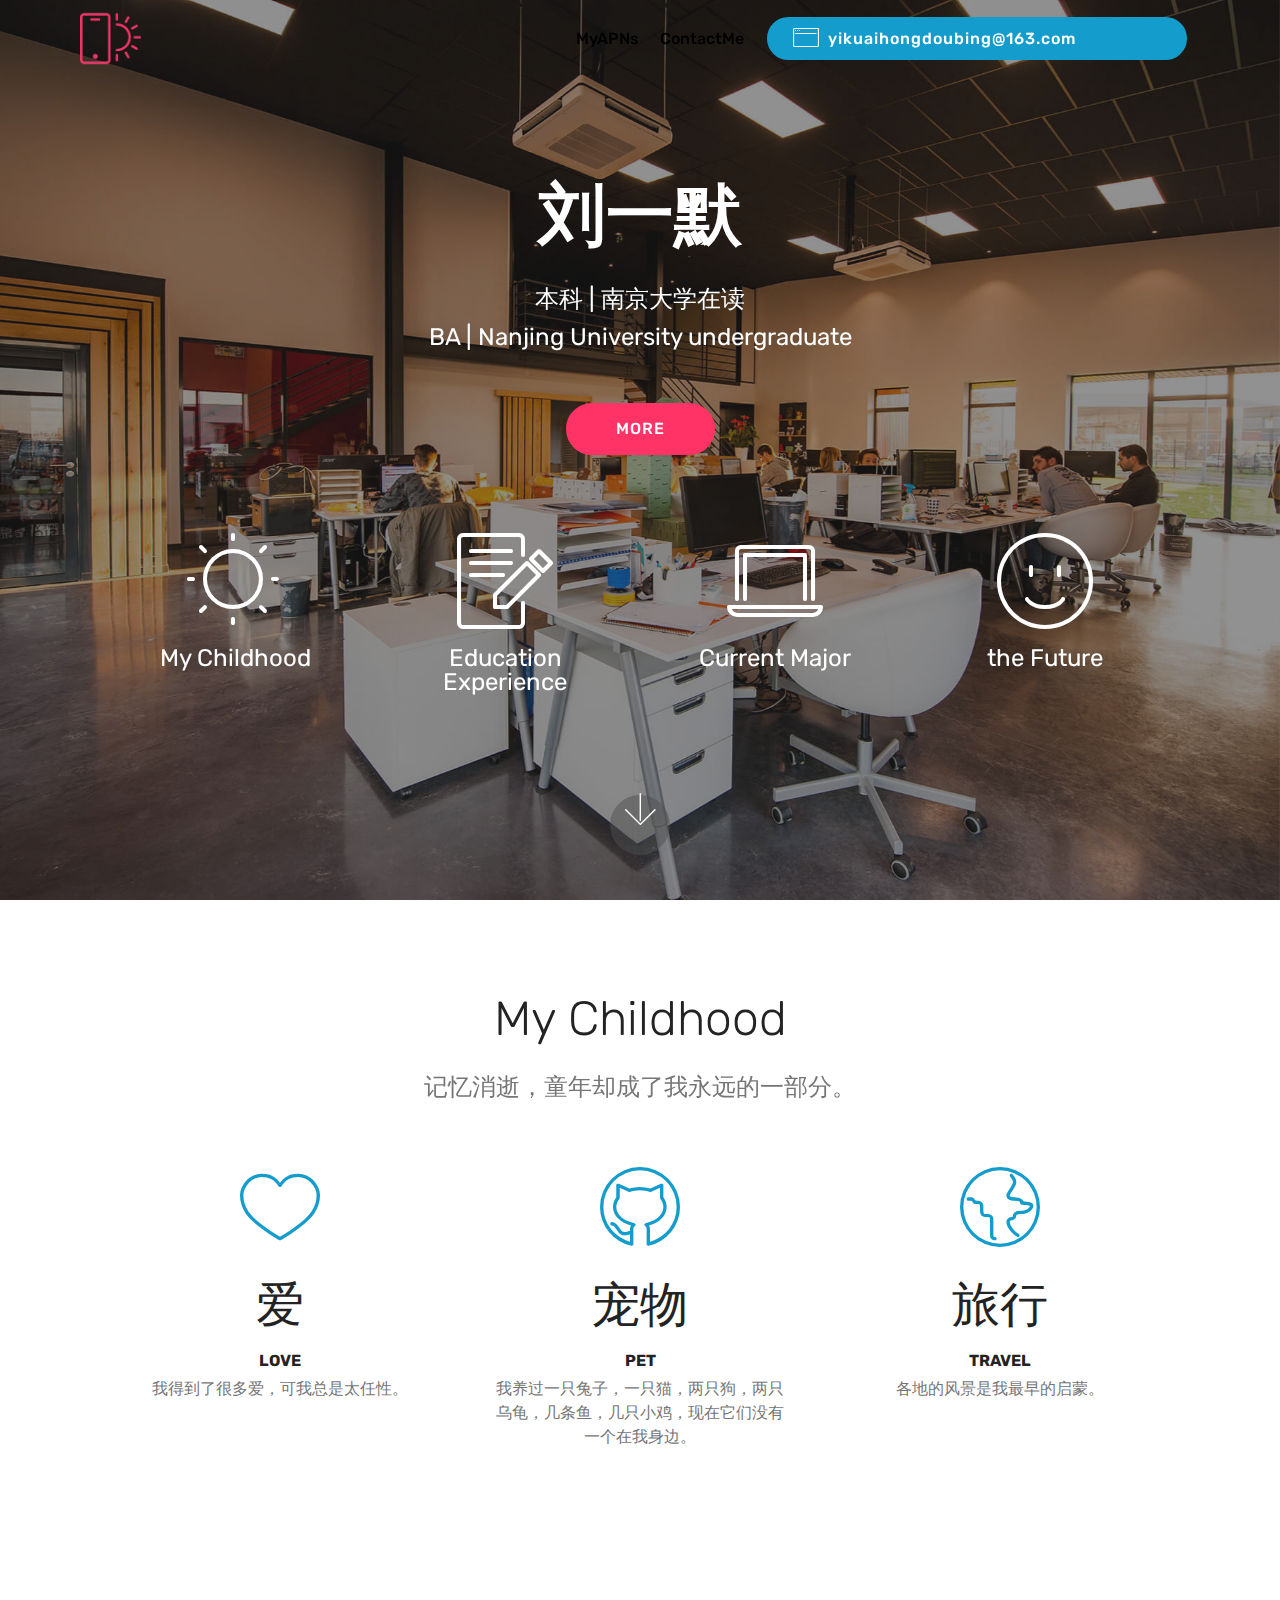
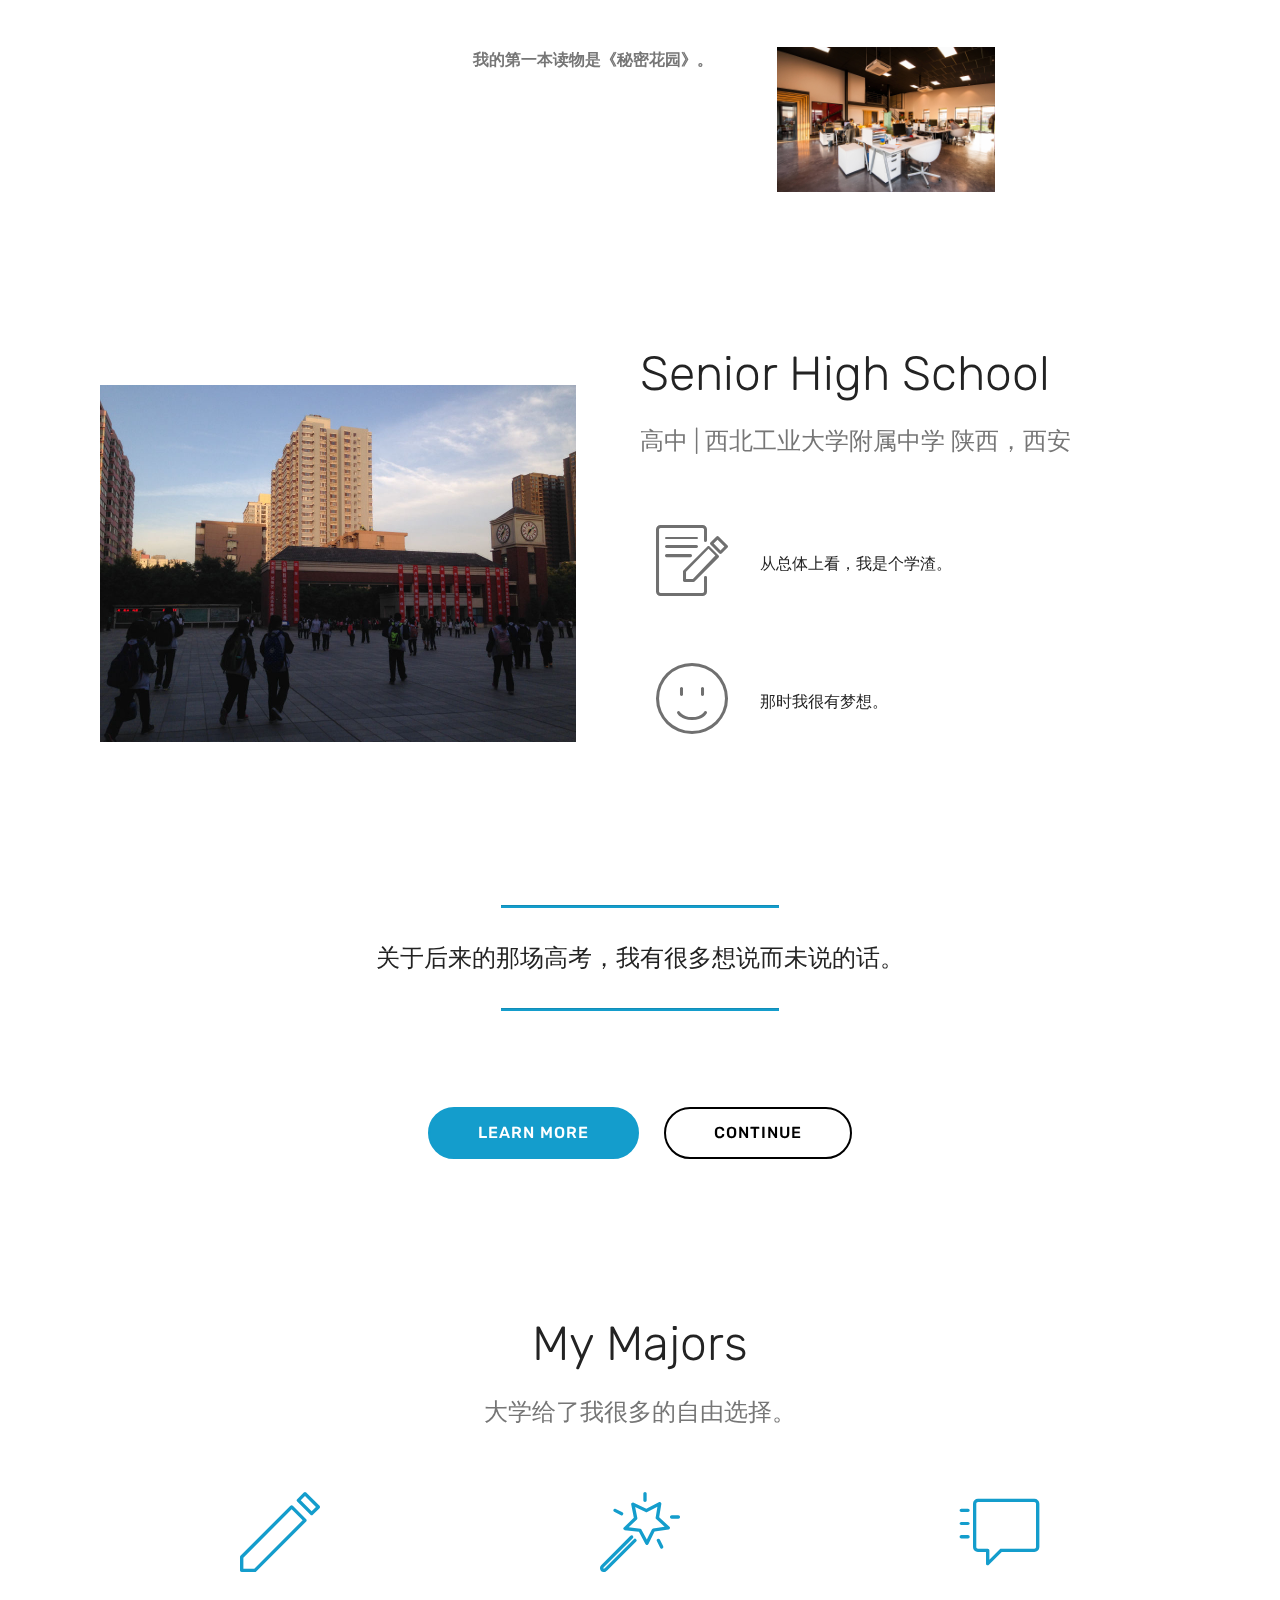
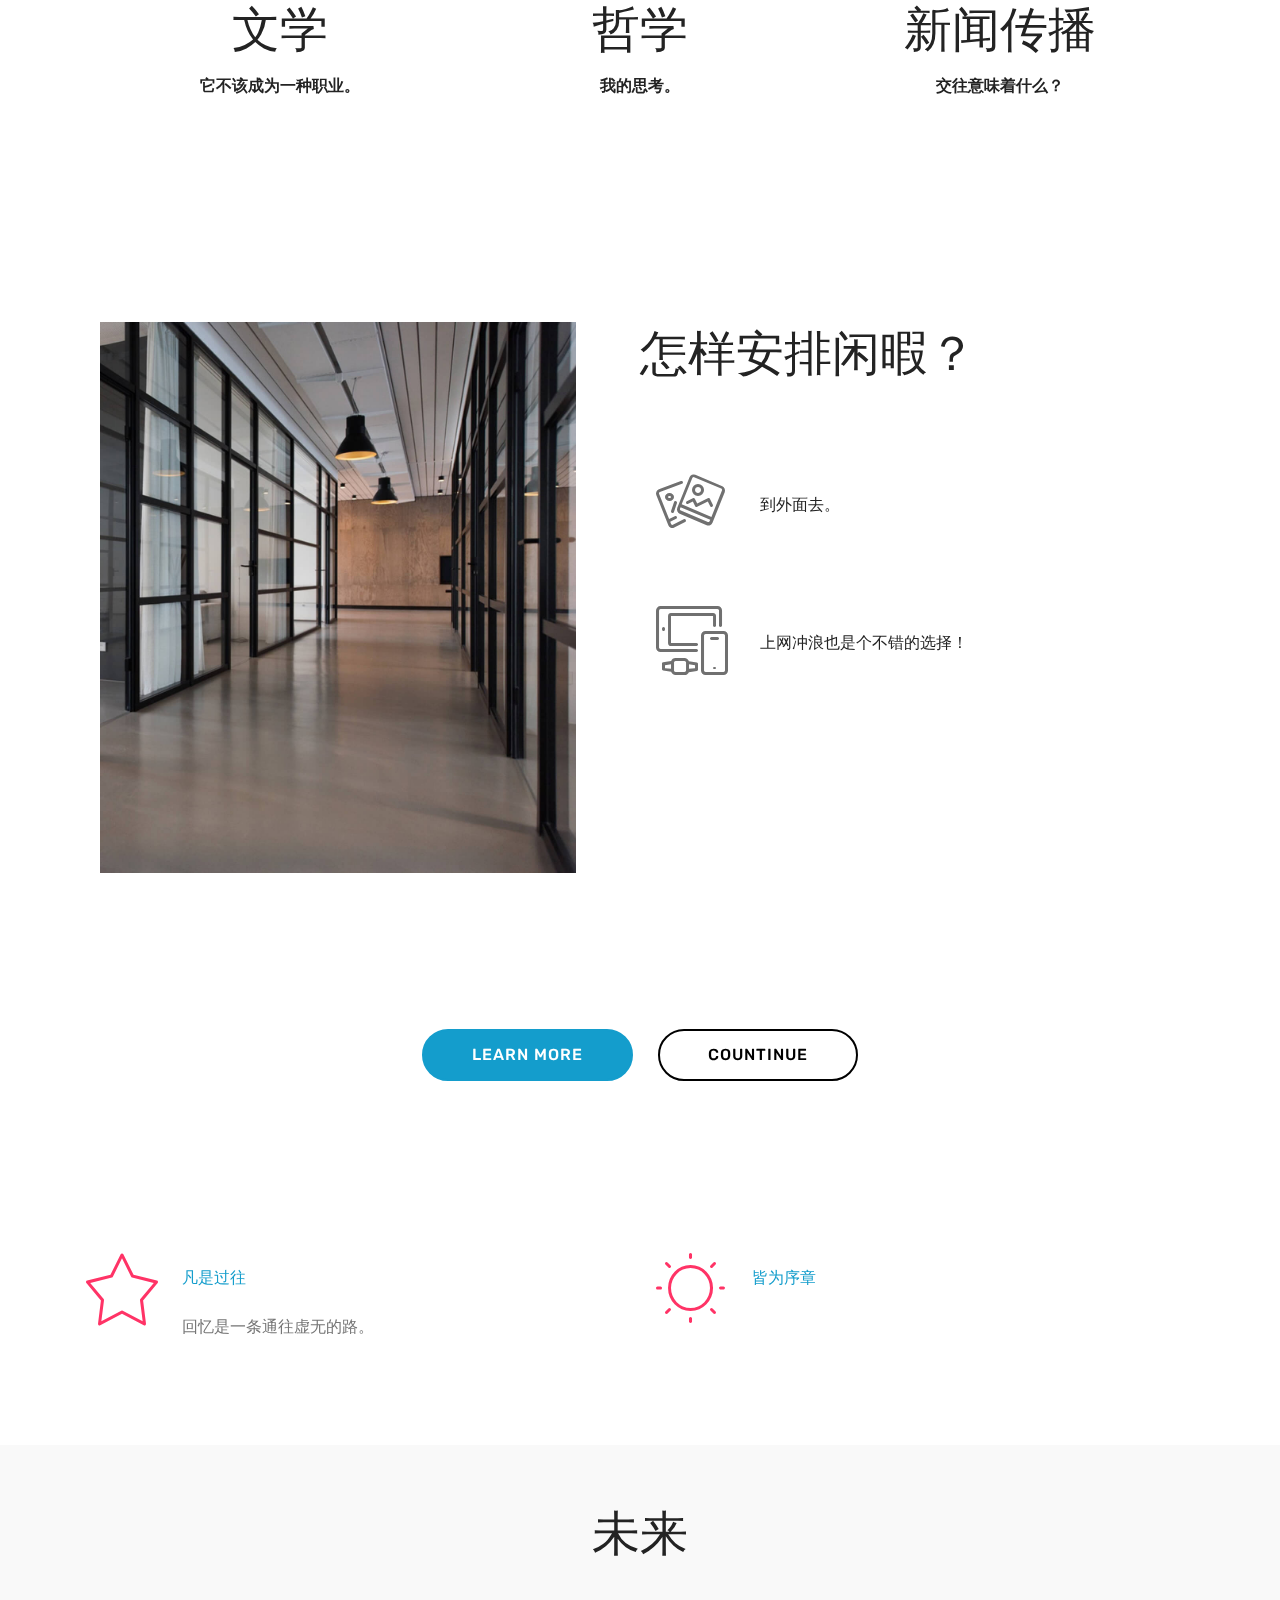
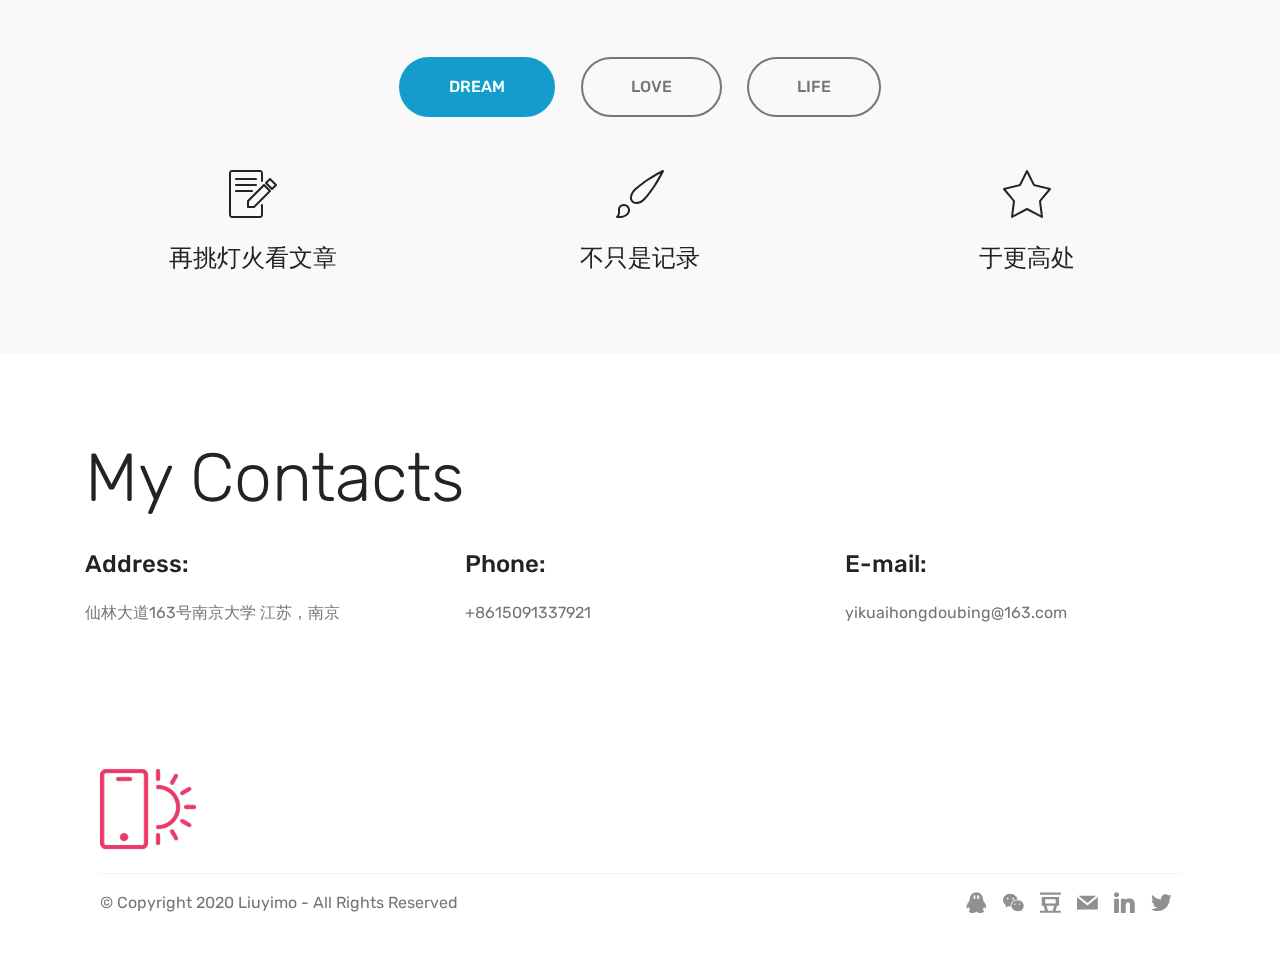
==== commit bdd642b4: "2" ====
--- a/index.html
+++ b/index.html
@@ -6,7 +6,7 @@
   <meta http-equiv="X-UA-Compatible" content="IE=edge">
   <meta name="generator" content="Mobirise v4.9.5, mobirise.com">
   <meta name="viewport" content="width=device-width, initial-scale=1, minimum-scale=1">
-  <link rel="shortcut icon" href="assets/images/oip.9rbbsgo-j0tugw2w4avrlqhafq-122x82.jpg" type="image/x-icon">
+  <link rel="shortcut icon" href="assets/images/logo2.png" type="image/x-icon">
   <meta name="description" content="">
   <title>Home</title>
   <link rel="stylesheet" href="assets/web/assets/mobirise-icons/mobirise-icons.css">
@@ -23,11 +23,11 @@
   
 </head>
 <body>
-  <section class="menu cid-qTkzRZLJNu" once="menu" id="menu1-0">
-
-    
-
-    <nav class="navbar navbar-expand beta-menu navbar-dropdown align-items-center navbar-fixed-top navbar-toggleable-sm">
+  <section class="menu cid-rTYYXzVj76" once="menu" id="menu2-d">
+
+    
+
+    <nav class="navbar navbar-expand beta-menu navbar-dropdown align-items-center navbar-fixed-top navbar-toggleable-sm bg-color transparent">
         <button class="navbar-toggler navbar-toggler-right" type="button" data-toggle="collapse" data-target="#navbarSupportedContent" aria-controls="navbarSupportedContent" aria-expanded="false" aria-label="Toggle navigation">
             <div class="hamburger">
                 <span></span>
@@ -39,44 +39,81 @@
         <div class="menu-logo">
             <div class="navbar-brand">
                 <span class="navbar-logo">
-                    <a href="https://mobirise.com">
-                         <img src="assets/images/oip.9rbbsgo-j0tugw2w4avrlqhafq-122x82.jpg" alt="Mobirise" title="" style="height: 3.8rem;">
+                    <a href="https://mobirise.co">
+                        <img src="assets/images/logo2.png" alt="Mobirise" style="height: 3.8rem;">
                     </a>
                 </span>
-                <span class="navbar-caption-wrap"><a class="navbar-caption text-white display-4" href="https://mobirise.com"><span class="mbri-sun mbr-iconfont mbr-iconfont-btn"></span></a></span>
+                
             </div>
         </div>
         <div class="collapse navbar-collapse" id="navbarSupportedContent">
             <ul class="navbar-nav nav-dropdown" data-app-modern-menu="true"><li class="nav-item">
-                    <a class="nav-link link text-white display-4" href="https://mobirise.com"><span class="mbri-magic-stick mbr-iconfont mbr-iconfont-btn">Dreams</span></a>
+                    <a class="nav-link link text-black display-4" href="page1.html">MyAPNs</a>
                 </li>
                 <li class="nav-item">
-                    <a class="nav-link link text-white display-4" href="https://mobirise.com"><span class="mbri-paper-plane mbr-iconfont mbr-iconfont-btn"></span>
-                        Ideas &nbsp; &nbsp; &nbsp; &nbsp; &nbsp; &nbsp; &nbsp; &nbsp; &nbsp; &nbsp;&nbsp;</a>
+                    <a class="nav-link link text-black display-4" href="index.html#contacts2-s">ContactMe</a>
                 </li></ul>
-            <div class="navbar-buttons mbr-section-btn"><a class="btn btn-sm btn-primary display-4" href="https://mobirise.com"><span class="mbri-hearth mbr-iconfont mbr-iconfont-btn"></span>
-                    </a></div>
+            <div class="navbar-buttons mbr-section-btn"><a class="btn btn-sm btn-primary display-4" href="tel:+1-234-567-8901"><span class="mbri-browse mbr-iconfont mbr-iconfont-btn"></span>
+                    yikuaihongdoubing@163.com &nbsp; &nbsp; &nbsp; &nbsp; &nbsp; &nbsp; &nbsp; &nbsp;&nbsp;</a></div>
         </div>
     </nav>
 </section>
 
-<section class="engine"><a href="https://mobirise.info/c">free site builder</a></section><section class="cid-qTkA127IK8 mbr-fullscreen mbr-parallax-background" id="header2-1">
-
-    
-
-    
-
-    <div class="container align-center">
-        <div class="row justify-content-md-center">
-            <div class="mbr-white col-md-10">
-                <h1 class="mbr-section-title mbr-bold pb-3 mbr-fonts-style display-1">刘一默 &nbsp;Yimo Liu</h1>
-                
-                <p class="mbr-text pb-3 mbr-fonts-style display-5">现就读于南京大学<br>新闻传播/文学/哲学<br>理想主义者<br><br></p>
-                <div class="mbr-section-btn"><a class="btn btn-md btn-secondary display-4" href="https://mobirise.com">Current and future</a>
-                    <a class="btn btn-md btn-white-outline display-4" href="https://mobirise.com">Past stories</a></div>
-            </div>
-        </div>
-    </div>
+<section class="engine"><a href="https://mobirise.info/i">free site creation software</a></section><section class="header12 cid-rTYWZVEaWC mbr-fullscreen mbr-parallax-background" id="header12-6">
+
+    
+
+    <div class="mbr-overlay" style="opacity: 0.5; background-color: rgb(35, 35, 35);">
+    </div>
+
+    <div class="container  ">
+            <div class="media-container">
+                <div class="col-md-12 align-center">
+                    <h1 class="mbr-section-title pb-3 mbr-white mbr-bold mbr-fonts-style display-1">刘一默</h1>
+                    <p class="mbr-text pb-3 mbr-white mbr-fonts-style display-5">本科 | 南京大学在读<br>BA | Nanjing University undergraduate</p>
+                    <div class="mbr-section-btn align-center py-2"><a class="btn btn-md btn-secondary display-4" href="index.html#counters1-n">MORE</a></div>
+
+                    <div class="icons-media-container mbr-white">
+                        <div class="card col-12 col-md-6 col-lg-3">
+                            <div class="icon-block">
+                            <a href="https://mobirise.co/">
+                                <span class="mbr-iconfont mbri-sun"></span>
+                            </a>
+                            </div>
+                            <h5 class="mbr-fonts-style display-5"><a href="page1.html" class="text-white">My Childhood</a></h5>
+                        </div>
+
+                        <div class="card col-12 col-md-6 col-lg-3">
+                            <div class="icon-block">
+                                <a href="https://mobirise.co/">
+                                    <span class="mbr-iconfont mbri-edit"></span>
+                                </a>
+                            </div>
+                            <h5 class="mbr-fonts-style display-5"><a href="index.html#content7-j" class="text-white">Education Experience</a></h5>
+                        </div>
+
+                        <div class="card col-12 col-md-6 col-lg-3">
+                            <div class="icon-block">
+                                <a href="https://mobirise.co/">
+                                    <span class="mbr-iconfont mbri-laptop"></span>
+                                </a>
+                            </div>
+                            <h5 class="mbr-fonts-style display-5"><a href="index.html#counters1-n" class="text-white">Current Major</a></h5>
+                        </div>
+
+                        <div class="card col-12 col-md-6 col-lg-3">
+                            <div class="icon-block">
+                                <a href="https://mobirise.co/">
+                                    <span class="mbr-iconfont mbri-smile-face"></span>
+                                </a>
+                            </div>
+                            <h5 class="mbr-fonts-style display-5"><a href="index.html#features9-q" class="text-white">the Future</a></h5>
+                        </div>
+                    </div>
+                </div>
+            </div>
+    </div>
+
     <div class="mbr-arrow hidden-sm-down" aria-hidden="true">
         <a href="#next">
             <i class="mbri-down mbr-iconfont"></i>
@@ -84,93 +121,691 @@
     </div>
 </section>
 
-<section class="cid-qTkAaeaxX5" id="footer1-2">
-
-    
-
-    
-
-    <div class="container">
-        <div class="media-container-row content text-white">
-            <div class="col-12 col-md-3">
+<section class="counters1 counters cid-rTYX6vcZeS" id="counters1-7">
+
+    
+
+    
+
+    <div class="container">
+        <h2 class="mbr-section-title pb-3 align-center mbr-fonts-style display-2">My Childhood</h2>
+        <h3 class="mbr-section-subtitle mbr-fonts-style display-5">记忆消逝，童年却成了我永远的一部分。</h3>
+
+        <div class="container pt-4 mt-2">
+            <div class="media-container-row">
+                <div class="card p-3 align-center col-12 col-md-6 col-lg-4">
+                    <div class="panel-item p-3">
+                        <div class="card-img pb-3">
+                            <span class="mbr-iconfont mbri-hearth"></span>
+                        </div>
+
+                        <div class="card-text">
+                            <h3 class="count pt-3 pb-3 mbr-fonts-style display-2">爱</h3>
+                            <h4 class="mbr-content-title mbr-bold mbr-fonts-style display-7">LOVE</h4>
+                            <p class="mbr-content-text mbr-fonts-style display-7">我得到了很多爱，可我总是太任性。</p>
+                        </div>
+                    </div>
+                </div>
+
+
+                <div class="card p-3 align-center col-12 col-md-6 col-lg-4">
+                    <div class="panel-item p-3">
+                        <div class="card-img pb-3">
+                            <span class="mbr-iconfont mbri-github"></span>
+                        </div>
+                        <div class="card-text">
+                            <h3 class="count pt-3 pb-3 mbr-fonts-style display-2">宠物</h3>
+                            <h4 class="mbr-content-title mbr-bold mbr-fonts-style display-7">PET</h4>
+                            <p class="mbr-content-text mbr-fonts-style display-7">我养过一只兔子，一只猫，两只狗，两只乌龟，几条鱼，几只小鸡，现在它们没有一个在我身边。</p>
+                        </div>
+                    </div>
+                </div>
+
+                <div class="card p-3 align-center col-12 col-md-6 col-lg-4">
+                    <div class="panel-item p-3">
+                        <div class="card-img pb-3">
+                            <span class="mbr-iconfont mbri-globe"></span>
+                        </div>
+                        <div class="card-text">
+                            <h3 class="count pt-3 pb-3 mbr-fonts-style display-2">旅行</h3>
+                            <h4 class="mbr-content-title mbr-bold mbr-fonts-style display-7">TRAVEL</h4>
+                            <p class="mbr-content-text mbr-fonts-style display-7">各地的风景是我最早的启蒙。</p>
+                        </div>
+                    </div>
+                </div>
+
+
+                
+            </div>
+        </div>
+   </div>
+</section>
+
+<section class="mbr-section content7 cid-rTZ3OHgstc" id="content7-j">
+          
+    
+
+    <div class="container">
+        <div class="media-container-row">
+            <div class="col-12 col-md-8">
+                <div class="media-container-row">
+                    <div class="media-content">
+                        <div class="mbr-section-text">
+                            <p class="mbr-text align-right mb-0 mbr-fonts-style display-7"><strong>我的第一本读物是《秘密花园》。</strong></p>
+                        </div>
+                    </div>
+                    <div class="mbr-figure" style="width: 60%;">
+                     <img src="assets/images/background1.jpg" alt="Mobirise">  
+                    </div>
+                </div>
+            </div>
+        </div>
+    </div>
+</section>
+
+<section class="features11 cid-rTZ3UUEuSC" id="features11-k">
+
+    
+
+    
+
+    <div class="container">   
+        <div class="col-md-12">
+            <div class="media-container-row">
+                <div class="mbr-figure m-auto" style="width: 50%;">
+                    <img src="assets/images/img-535-952x714.jpg" alt="Mobirise" title="">
+                </div>
+                <div class=" align-left aside-content">
+                    <h2 class="mbr-title pt-2 mbr-fonts-style display-2">Senior High School</h2>
+                    <div class="mbr-section-text">
+                        <p class="mbr-text mb-5 pt-3 mbr-light mbr-fonts-style display-5">高中 | 西北工业大学附属中学 陕西，西安</p>
+                    </div>
+
+                    <div class="block-content">
+                        <div class="card p-3 pr-3">
+                            <div class="media">
+                                <div class=" align-self-center card-img pb-3">
+                                    <span class="mbr-iconfont mbri-edit"></span>
+                                </div>     
+                                <div class="media-body">
+                                    <h4 class="card-title mbr-fonts-style display-7">从总体上看，我是个学渣。</h4>
+                                </div>
+                            </div>                
+
+                            <div class="card-box">
+                                <p class="block-text mbr-fonts-style display-7"></p>
+                            </div>
+                        </div>
+
+                        <div class="card p-3 pr-3">
+                            <div class="media">
+                                <div class="align-self-center card-img pb-3">
+                                    <span class="mbr-iconfont mbri-smile-face"></span>
+                                </div>     
+                                <div class="media-body">
+                                    <h4 class="card-title mbr-fonts-style display-7">那时我很有梦想。</h4>
+                                </div>
+                            </div>                
+
+                            <div class="card-box">
+                                <p class="block-text mbr-fonts-style display-7"></p>
+                            </div>
+                        </div>
+                    </div>
+                </div>
+            </div>
+        </div> 
+    </div>          
+</section>
+
+<section class="mbr-section article content9 cid-rTZ47roI6Q" id="content9-l">
+    
+     
+
+    <div class="container">
+        <div class="inner-container" style="width: 100%;">
+            <hr class="line" style="width: 25%;">
+            <div class="section-text align-center mbr-fonts-style display-5">关于后来的那场高考，我有很多想说而未说的话。</div>
+            <hr class="line" style="width: 25%;">
+        </div>
+        </div>
+</section>
+
+<section class="mbr-section content8 cid-rTZ48HDEk5" id="content8-m">
+
+    
+
+    <div class="container">
+        <div class="media-container-row title">
+            <div class="col-12 col-md-8">
+                <div class="mbr-section-btn align-center"><a class="btn btn-primary display-4" href="page1.html">LEARN MORE</a>
+                    <a class="btn btn-black-outline display-4" href="index.html#counters1-n">CONTINUE</a></div>
+            </div>
+        </div>
+    </div>
+</section>
+
+<section class="counters1 counters cid-rTZ4hnWn6D" id="counters1-n">
+
+    
+
+    
+
+    <div class="container">
+        <h2 class="mbr-section-title pb-3 align-center mbr-fonts-style display-2">My Majors</h2>
+        <h3 class="mbr-section-subtitle mbr-fonts-style display-5">大学给了我很多的自由选择。</h3>
+
+        <div class="container pt-4 mt-2">
+            <div class="media-container-row">
+                <div class="card p-3 align-center col-12 col-md-6 col-lg-4">
+                    <div class="panel-item p-3">
+                        <div class="card-img pb-3">
+                            <span class="mbr-iconfont mbri-edit2"></span>
+                        </div>
+
+                        <div class="card-text">
+                            <h3 class="count pt-3 pb-3 mbr-fonts-style display-2">文学</h3>
+                            <h4 class="mbr-content-title mbr-bold mbr-fonts-style display-7">它不该成为一种职业。</h4>
+                            <p class="mbr-content-text mbr-fonts-style display-7"></p>
+                        </div>
+                    </div>
+                </div>
+
+
+                <div class="card p-3 align-center col-12 col-md-6 col-lg-4">
+                    <div class="panel-item p-3">
+                        <div class="card-img pb-3">
+                            <span class="mbr-iconfont mbri-magic-stick"></span>
+                        </div>
+                        <div class="card-text">
+                            <h3 class="count pt-3 pb-3 mbr-fonts-style display-2">哲学</h3>
+                            <h4 class="mbr-content-title mbr-bold mbr-fonts-style display-7">我的思考。</h4>
+                            <p class="mbr-content-text mbr-fonts-style display-7"></p>
+                        </div>
+                    </div>
+                </div>
+
+                <div class="card p-3 align-center col-12 col-md-6 col-lg-4">
+                    <div class="panel-item p-3">
+                        <div class="card-img pb-3">
+                            <span class="mbr-iconfont mbri-help"></span>
+                        </div>
+                        <div class="card-text">
+                            <h3 class="count pt-3 pb-3 mbr-fonts-style display-2">新闻传播</h3>
+                            <h4 class="mbr-content-title mbr-bold mbr-fonts-style display-7">交往意味着什么？</h4>
+                            <p class="mbr-content-text mbr-fonts-style display-7"></p>
+                        </div>
+                    </div>
+                </div>
+
+
+                
+            </div>
+        </div>
+   </div>
+</section>
+
+<section class="features11 cid-rTZ4uek9b9" id="features11-o">
+
+    
+
+    
+
+    <div class="container">   
+        <div class="col-md-12">
+            <div class="media-container-row">
+                <div class="mbr-figure m-auto" style="width: 50%;">
+                    <img src="assets/images/background9.jpg" alt="Mobirise" title="">
+                </div>
+                <div class=" align-left aside-content">
+                    <h2 class="mbr-title pt-2 mbr-fonts-style display-2">怎样安排闲暇？</h2>
+                    <div class="mbr-section-text">
+                        <p class="mbr-text mb-5 pt-3 mbr-light mbr-fonts-style display-5"></p>
+                    </div>
+
+                    <div class="block-content">
+                        <div class="card p-3 pr-3">
+                            <div class="media">
+                                <div class=" align-self-center card-img pb-3">
+                                    <span class="mbr-iconfont mbri-image-gallery"></span>
+                                </div>     
+                                <div class="media-body">
+                                    <h4 class="card-title mbr-fonts-style display-7">到外面去。</h4>
+                                </div>
+                            </div>                
+
+                            <div class="card-box">
+                                <p class="block-text mbr-fonts-style display-7"></p>
+                            </div>
+                        </div>
+
+                        <div class="card p-3 pr-3">
+                            <div class="media">
+                                <div class="align-self-center card-img pb-3">
+                                    <span class="mbr-iconfont mbri-devices"></span>
+                                </div>     
+                                <div class="media-body">
+                                    <h4 class="card-title mbr-fonts-style display-7">上网冲浪也是个不错的选择！</h4>
+                                </div>
+                            </div>                
+
+                            <div class="card-box">
+                                <p class="block-text mbr-fonts-style display-7"></p>
+                            </div>
+                        </div>
+                    </div>
+                </div>
+            </div>
+        </div> 
+    </div>          
+</section>
+
+<section class="mbr-section content8 cid-rTZ4vwIj8x" id="content8-p">
+
+    
+
+    <div class="container">
+        <div class="media-container-row title">
+            <div class="col-12 col-md-8">
+                <div class="mbr-section-btn align-center"><a class="btn btn-primary display-4" href="index.html#features9-q">LEARN MORE</a>
+                    <a class="btn btn-black-outline display-4" href="page2.html">COUNTINUE</a></div>
+            </div>
+        </div>
+    </div>
+</section>
+
+<section class="features9 cid-rTZ4x8GzQS" id="features9-q">
+
+    
+
+    
+    <div class="container">
+        <div class="row justify-content-center">
+            <div class="card p-3 col-12 col-md-6">
+                <div class="media-container-row">
+                    <div class="card-img pr-2">
+                        <span class="mbr-iconfont mbri-star"></span>
+                    </div>
+                    <div class="card-box">
+                        <h4 class="card-title py-3 mbr-fonts-style display-7"><a href="index.html#counters1-7">凡是过往</a></h4>
+                        <p class="mbr-text mbr-fonts-style display-7">回忆是一条通往虚无的路。</p>
+                    </div>
+                </div>
+            </div>
+
+            <div class="card p-3 col-12 col-md-6">
+                <div class="media-container-row">
+                    <div class="card-img pr-2">
+                        <span class="mbr-iconfont mbri-sun"></span>
+                    </div>
+                    <div class="card-box">
+                        <h4 class="card-title py-3 mbr-fonts-style display-7"><a href="index.html#tabs3-r">皆为序章</a></h4>
+                        <p class="mbr-text mbr-fonts-style display-7"></p>
+                    </div>
+                </div>
+            </div>
+
+            
+
+            
+        </div>
+    </div>
+</section>
+
+<section class="tabs3 cid-rTZ4FDoCmt" id="tabs3-r">
+
+    
+
+    
+
+    <div class="container">
+        <h2 class="mbr-section-title align-center pb-3 mbr-fonts-style display-2">未来</h2>
+        <h3 class="mbr-section-subtitle  display-5 align-center mbr-light mbr-fonts-style"></h3>
+    </div>
+    <div class="container-fluid">
+        <div class="row tabcont">
+            <ul class="nav nav-tabs pt-3 mt-5" role="tablist">
+                <li class="nav-item mbr-fonts-style"><a class="nav-link show display-7" role="tab" data-toggle="tab" href="#tabs3-r_tab0" aria-selected="false">DREAM</a></li>
+                <li class="nav-item mbr-fonts-style"><a class="nav-link  show display-7" role="tab" data-toggle="tab" href="#tabs3-r_tab1" aria-selected="false">LOVE</a></li>
+                <li class="nav-item mbr-fonts-style"><a class="nav-link show active display-7" role="tab" data-toggle="tab" href="#tabs3-r_tab2" aria-selected="true">LIFE</a></li>
+                
+                
+                
+            </ul>
+        </div>
+    </div>
+
+    <div class="container">
+        <div class="row px-1">
+            <div class="tab-content">
+                <div id="tab1" class="tab-pane in active mbr-table" role="tabpanel">
+                    <div class="row tab-content-row">
+                        <div class="col-xs-12 col-md-6 col-lg-4">
+                            <div class="card-img ">
+                                <span class="mbr-iconfont mbri-edit"></span>
+                            </div>
+                            <h4 class="mbr-element-title  align-center mbr-fonts-style pb-2 display-5">再挑灯火看文章</h4>
+                            <p class="mbr-section-text  align-center mbr-fonts-style display-7"></p>
+                        </div>
+
+                        <div class="col-xs-12 col-md-6 col-lg-4">
+                            <div class="card-img ">
+                                <span class="mbr-iconfont mbri-change-style"></span>
+                            </div>
+                            <h4 class="mbr-element-title  align-center mbr-fonts-style pb-2 display-5">不只是记录</h4>
+                            <p class="mbr-section-text  align-center mbr-fonts-style display-7"></p>
+                        </div>
+
+                        <div class="col-xs-12 col-md-6 col-lg-4">
+                            <div class="card-img ">
+                                <span class="mbr-iconfont mbri-star"></span>
+                            </div>
+                            <h4 class="mbr-element-title  align-center mbr-fonts-style pb-2 display-5">于更高处</h4>
+                            <p class="mbr-section-text  align-center mbr-fonts-style display-7"></p>
+                        </div>
+
+                        
+                    </div>
+                </div>
+
+                <div id="tab2" class="tab-pane  mbr-table" role="tabpanel">
+                    <div class="row tab-content-row">
+                        <div class="col-xs-12 col-md-6 col-lg-4">
+                            <div class="card-img ">
+                                <span class="mbr-iconfont mbri-hearth"></span>
+                            </div>
+                            <h4 class="mbr-element-title  align-center mbr-fonts-style pb-2 display-5">Hi, Dear</h4>
+                            <p class="mbr-section-text  align-center mbr-fonts-style display-7"></p>
+                        </div>
+
+                        <div class="col-xs-12 col-md-6 col-lg-4">
+                            <div class="card-img ">
+                                <span class="mbr-iconfont mbri-users"></span>
+                            </div>
+                            <h4 class="mbr-element-title  align-center mbr-fonts-style pb-2 display-5">Family</h4>
+                            <p class="mbr-section-text  align-center mbr-fonts-style display-7"></p>
+                        </div>
+
+                        <div class="col-xs-12 col-md-6 col-lg-4">
+                            <div class="card-img ">
+                                <span class="mbr-iconfont mbri-hot-cup"></span>
+                            </div>
+                            <h4 class="mbr-element-title  align-center mbr-fonts-style pb-2 display-5">Love Life</h4>
+                            <p class="mbr-section-text  align-center mbr-fonts-style display-7"></p>
+                        </div>
+
+                        
+                    </div>
+                </div>
+
+                <div id="tab3" class="tab-pane  mbr-table" role="tabpanel">
+                    <div class="row tab-content-row">
+                        <div class="col-xs-12 col-md-6 col-lg-4">
+                            <div class="card-img ">
+                                <span class="mbr-iconfont mbri-laptop"></span>
+                            </div>
+                            <h4 class="mbr-element-title  align-center mbr-fonts-style pb-2 display-5">Work</h4>
+                            <p class="mbr-section-text  align-center mbr-fonts-style display-7"></p>
+                        </div>
+
+                        <div class="col-xs-12 col-md-6 col-lg-4">
+                            <div class="card-img ">
+                                <span class="mbr-iconfont mbri-home"></span>
+                            </div>
+                            <h4 class="mbr-element-title  align-center mbr-fonts-style pb-2 display-5">Home</h4>
+                            <p class="mbr-section-text  align-center mbr-fonts-style display-7"></p>
+                        </div>
+
+                        <div class="col-xs-12 col-md-6 col-lg-4">
+                            <div class="card-img ">
+                                <span class="mbr-iconfont mbri-globe"></span>
+                            </div>
+                            <h4 class="mbr-element-title  align-center mbr-fonts-style pb-2 display-5">Travel</h4>
+                            <p class="mbr-section-text  align-center mbr-fonts-style display-7"></p>
+                        </div>
+
+                        
+                    </div>
+                </div>
+
+                <div id="tab4" class="tab-pane  mbr-table" role="tabpanel">
+                    <div class="row tab-content-row">
+                        <div class="col-xs-12 col-md-6 col-lg-4">
+                            <div class="card-img ">
+                                <span class="mbri-responsive mbr-iconfont"></span>
+                            </div>
+                            <h4 class="mbr-element-title  align-center mbr-fonts-style pb-2 display-5">
+                                MOBILE FRIENDLY
+                            </h4>
+                            <p class="mbr-section-text  align-center mbr-fonts-style display-7">
+                                No special actions required, all sites you make with Mobirise are mobile-friendly. You don't have to create a special mobile version of your site, it will adapt automagically.
+                            </p>
+                        </div>
+
+                        <div class="col-xs-12 col-md-6 col-lg-4">
+                            <div class="card-img ">
+                                <span class="mbri-responsive mbr-iconfont"></span>
+                            </div>
+                            <h4 class="mbr-element-title  align-center mbr-fonts-style pb-2 display-5">
+                                MOBILE FRIENDLY
+                            </h4>
+                            <p class="mbr-section-text  align-center mbr-fonts-style display-7">
+                                No special actions required, all sites you make with Mobirise are mobile-friendly. You don't have to create a special mobile version of your site, it will adapt automagically.
+                            </p>
+                        </div>
+
+                        <div class="col-xs-12 col-md-6 col-lg-4">
+                            <div class="card-img ">
+                                <span class="mbri-responsive mbr-iconfont"></span>
+                            </div>
+                            <h4 class="mbr-element-title  align-center mbr-fonts-style pb-2 display-5">
+                                MOBILE FRIENDLY
+                            </h4>
+                            <p class="mbr-section-text  align-center mbr-fonts-style display-7">
+                                No special actions required, all sites you make with Mobirise are mobile-friendly. You don't have to create a special mobile version of your site, it will adapt automagically.
+                            </p>
+                        </div>
+
+                        
+                    </div>
+                </div>
+
+                <div id="tab5" class="tab-pane  mbr-table" role="tabpanel">
+                    <div class="row tab-content-row">
+                        <div class="col-xs-12 col-md-6 col-lg-4">
+                            <div class="card-img ">
+                                <span class="mbri-bootstrap mbr-iconfont"></span>
+                            </div>
+                            <h4 class="mbr-element-title  align-center mbr-fonts-style pb-2 display-5">
+                                IT'S EASY AND SIMPLE
+                            </h4>
+                            <p class="mbr-section-text  align-center mbr-fonts-style display-7">
+                                Cut down the development time with drag-and-drop website builder. Drop the blocks into the page, edit content inline and publish - no technical skills required.
+                            </p>
+                        </div>
+
+                        <div class="col-xs-12 col-md-6 col-lg-4">
+                            <div class="card-img ">
+                                <span class="mbri-bootstrap mbr-iconfont"></span>
+                            </div>
+                            <h4 class="mbr-element-title  align-center mbr-fonts-style pb-2 display-5">
+                                IT'S EASY AND SIMPLE
+                            </h4>
+                            <p class="mbr-section-text  align-center mbr-fonts-style display-7">
+                                Cut down the development time with drag-and-drop website builder. Drop the blocks into the page, edit content inline and publish - no technical skills required.
+                            </p>
+                        </div>
+
+                        <div class="col-xs-12 col-md-6 col-lg-4">
+                            <div class="card-img ">
+                                <span class="mbri-bootstrap mbr-iconfont"></span>
+                            </div>
+                            <h4 class="mbr-element-title  align-center mbr-fonts-style pb-2 display-5">
+                                IT'S EASY AND SIMPLE
+                            </h4>
+                            <p class="mbr-section-text  align-center mbr-fonts-style display-7">
+                                Cut down the development time with drag-and-drop website builder. Drop the blocks into the page, edit content inline and publish - no technical skills required.
+                            </p>
+                        </div>
+
+                        
+                    </div>
+                </div>
+
+                <div id="tab6" class="tab-pane  mbr-table" role="tabpanel">
+                    <div class="row tab-content-row">
+                        <div class="col-xs-12 col-md-6 col-lg-4">
+                            <div class="card-img ">
+                                <span class="mbri-extension mbr-iconfont"></span>
+                            </div>
+                            <h4 class="mbr-element-title  align-center mbr-fonts-style pb-2 display-5">
+                                TRENDY WEBSITE BLOCKS
+                            </h4>
+                            <p class="mbr-section-text  align-center mbr-fonts-style display-7">
+                                Choose from the large selection  pre-made blocks - full-screen intro, bootstrap carousel, slider, responsive image gallery with, parallax scrolling, sticky header and more.
+                            </p>
+                        </div>
+
+                        <div class="col-xs-12 col-md-6 col-lg-4">
+                            <div class="card-img ">
+                                <span class="mbri-extension mbr-iconfont"></span>
+                            </div>
+                            <h4 class="mbr-element-title  align-center mbr-fonts-style pb-2 display-5">
+                                TRENDY WEBSITE BLOCKS
+                            </h4>
+                            <p class="mbr-section-text  align-center mbr-fonts-style display-7">
+                                Choose from the large selection  pre-made blocks - full-screen intro, bootstrap carousel, slider, responsive image gallery with, parallax scrolling, sticky header and more.
+                            </p>
+                        </div>
+
+                        <div class="col-xs-12 col-md-6 col-lg-4">
+                            <div class="card-img ">
+                                <span class="mbri-extension mbr-iconfont"></span>
+                            </div>
+                            <h4 class="mbr-element-title  align-center mbr-fonts-style pb-2 display-5">
+                                TRENDY WEBSITE BLOCKS
+                            </h4>
+                            <p class="mbr-section-text  align-center mbr-fonts-style display-7">
+                                Choose from the large selection  pre-made blocks - full-screen intro, bootstrap carousel, slider, responsive image gallery with, parallax scrolling, sticky header and more.
+                            </p>
+                        </div>
+
+                        
+                    </div>
+                </div>
+            </div>
+        </div>
+    </div>
+</section>
+
+<section class="mbr-section contacts2 cid-rTZ4WsSCf4" id="contacts2-s">
+    <!---->
+    
+    <!---->
+    <!--Overlay-->
+    
+    <!--Container-->
+    <div class="container">
+        <div class="row">
+            <!--Titles-->
+            <div class="title col-12">
+                <h2 class="align-left mbr-fonts-style display-1">My Contacts
+                </h2>
+                
+            </div>
+            <div class="col-12">
+                <div class="row justify-content-center">
+                    <div class="col-12 col-md-4">
+                        <div class="b b-adress">
+                            <h5 class="align-left mbr-fonts-style m-0 display-5">
+                                Address:
+                            </h5>
+                            <p class="mbr-text align-left mbr-fonts-style display-7">仙林大道163号南京大学 江苏，南京</p>
+                        </div>
+                    </div>
+                    <div class="col-12 col-md-4">
+                        <div class="b b-phone">
+                            <h5 class="align-left mbr-fonts-style m-0 display-5">
+                                Phone:
+                            </h5>
+                            <p class="mbr-text align-left mbr-fonts-style display-7">+8615091337921</p>
+                        </div>
+                    </div>
+                    <div class="col-12 col-md-4">
+                        <div class="b b-mail">
+                            <h5 class="align-left mbr-fonts-style m-0 display-5">
+                                E-mail:
+                            </h5>
+                            <p class="mbr-text align-left mbr-fonts-style display-7">yikuaihongdoubing@163.com</p>
+                        </div>
+                    </div>
+                </div>
+            </div>
+        </div>
+    </div>
+</section>
+
+<section class="cid-rTZ56zGwL3" id="footer5-t">
+
+    
+
+    
+
+    <div class="container">
+        <div class="media-container-row">
+            <div class="col-md-3">
                 <div class="media-wrap">
-                    <a href="https://mobirise.com/">
-                        <img src="assets/images/logo2.png" alt="Mobirise">
+                    <a href="https://mobirise.co/">
+                       <img src="assets/images/logo2.png" alt="Mobirise">
                     </a>
                 </div>
             </div>
-            <div class="col-12 col-md-3 mbr-fonts-style display-7">
-                <h5 class="pb-3">
-                    Address
-                </h5>
-                <p class="mbr-text">
-                    1234 Street Name
-                    <br>City, AA 99999
-                </p>
-            </div>
-            <div class="col-12 col-md-3 mbr-fonts-style display-7">
-                <h5 class="pb-3">
-                    Contacts
-                </h5>
-                <p class="mbr-text">
-                    Email: support@mobirise.com
-                    <br>Phone: +1 (0) 000 0000 001
-                    <br>Fax: +1 (0) 000 0000 002
-                </p>
-            </div>
-            <div class="col-12 col-md-3 mbr-fonts-style display-7">
-                <h5 class="pb-3">
-                    Links
-                </h5>
-                <p class="mbr-text">
-                    <a class="text-primary" href="https://mobirise.com/">Website builder</a>
-                    <br><a class="text-primary" href="https://mobirise.com/mobirise-free-win.zip">Download for Windows</a>
-                    <br><a class="text-primary" href="https://mobirise.com/mobirise-free-mac.zip">Download for Mac</a>
-                </p>
+            <div class="col-md-9">
+                <p class="mbr-text align-right links mbr-fonts-style display-7">&nbsp; &nbsp; &nbsp;&nbsp; &nbsp; &nbsp; &nbsp; &nbsp; &nbsp; &nbsp; &nbsp; &nbsp; &nbsp; &nbsp; &nbsp; &nbsp;&nbsp;&nbsp; &nbsp; &nbsp; &nbsp; &nbsp; &nbsp; &nbsp; &nbsp; &nbsp; &nbsp; &nbsp; &nbsp; &nbsp;&nbsp;</p>
             </div>
         </div>
         <div class="footer-lower">
             <div class="media-container-row">
-                <div class="col-sm-12">
+                <div class="col-md-12">
                     <hr>
                 </div>
             </div>
             <div class="media-container-row mbr-white">
-                <div class="col-sm-6 copyright">
+                <div class="col-md-6 copyright">
                     <p class="mbr-text mbr-fonts-style display-7">
-                        © Copyright 2017 Mobirise - All Rights Reserved
+                        © Copyright 2020 Liuyimo - All Rights Reserved
                     </p>
                 </div>
                 <div class="col-md-6">
                     <div class="social-list align-right">
                         <div class="soc-item">
                             <a href="https://twitter.com/mobirise" target="_blank">
-                                <span class="socicon-twitter socicon mbr-iconfont mbr-iconfont-social"></span>
+                                <span class="mbr-iconfont mbr-iconfont-social socicon-qq socicon"></span>
                             </a>
                         </div>
                         <div class="soc-item">
                             <a href="https://www.facebook.com/pages/Mobirise/1616226671953247" target="_blank">
-                                <span class="socicon-facebook socicon mbr-iconfont mbr-iconfont-social"></span>
+                                <span class="mbr-iconfont mbr-iconfont-social socicon-wechat socicon"></span>
                             </a>
                         </div>
                         <div class="soc-item">
                             <a href="https://www.youtube.com/c/mobirise" target="_blank">
-                                <span class="socicon-youtube socicon mbr-iconfont mbr-iconfont-social"></span>
+                                <span class="mbr-iconfont mbr-iconfont-social socicon-douban socicon"></span>
                             </a>
                         </div>
                         <div class="soc-item">
                             <a href="https://instagram.com/mobirise" target="_blank">
-                                <span class="socicon-instagram socicon mbr-iconfont mbr-iconfont-social"></span>
+                                <span class="mbr-iconfont mbr-iconfont-social socicon-mail socicon"></span>
                             </a>
                         </div>
                         <div class="soc-item">
                             <a href="https://plus.google.com/u/0/+Mobirise" target="_blank">
-                                <span class="socicon-googleplus socicon mbr-iconfont mbr-iconfont-social"></span>
+                                <span class="mbr-iconfont mbr-iconfont-social socicon-linkedin socicon"></span>
                             </a>
                         </div>
                         <div class="soc-item">
                             <a href="https://www.behance.net/Mobirise" target="_blank">
-                                <span class="socicon-behance socicon mbr-iconfont mbr-iconfont-social"></span>
+                                <span class="mbr-iconfont mbr-iconfont-social socicon-twitter socicon"></span>
                             </a>
                         </div>
                     </div>
@@ -185,10 +820,13 @@
   <script src="assets/popper/popper.min.js"></script>
   <script src="assets/tether/tether.min.js"></script>
   <script src="assets/bootstrap/js/bootstrap.min.js"></script>
+  <script src="assets/smoothscroll/smooth-scroll.js"></script>
+  <script src="assets/vimeoplayer/jquery.mb.vimeo_player.js"></script>
+  <script src="assets/viewportchecker/jquery.viewportchecker.js"></script>
   <script src="assets/dropdown/js/script.min.js"></script>
   <script src="assets/touchswipe/jquery.touch-swipe.min.js"></script>
+  <script src="assets/mbr-tabs/mbr-tabs.js"></script>
   <script src="assets/parallax/jarallax.min.js"></script>
-  <script src="assets/smoothscroll/smooth-scroll.js"></script>
   <script src="assets/theme/js/script.js"></script>
   
   
--- a/assets/mobirise/css/mbr-additional.css
+++ b/assets/mobirise/css/mbr-additional.css
@@ -1382,98 +1382,156 @@
     flex: auto!important;
   }
 }
-.cid-qTkzRZLJNu .navbar {
-  padding: .5rem 0;
-  background: #333333;
+.cid-rTYWZVEaWC {
+  background-image: url("../../../assets/images/background1.jpg");
+}
+.cid-rTYWZVEaWC .icons-media-container {
+  display: flex;
+  -webkit-justify-content: center;
+  justify-content: center;
+  -webkit-flex-direction: row;
+  flex-direction: row;
+  -webkit-flex-wrap: wrap;
+  flex-wrap: wrap;
+  padding-top: 4rem;
+}
+.cid-rTYWZVEaWC .icons-media-container .mbr-iconfont {
+  font-size: 96px;
+  color: #ffffff;
+}
+.cid-rTYWZVEaWC .icons-media-container .icon-block {
+  padding-bottom: 1rem;
+}
+.cid-rTYWZVEaWC .mbr-text {
+  color: #ffffff;
+}
+.cid-rTYWZVEaWC .card {
+  padding-bottom: 1.5rem;
+}
+.cid-rTYX6vcZeS {
+  padding-top: 90px;
+  padding-bottom: 90px;
+  background-color: #ffffff;
+}
+.cid-rTYX6vcZeS h3 {
+  text-align: center;
+}
+.cid-rTYX6vcZeS .mbr-section-subtitle {
+  color: #767676;
+  font-weight: 300;
+}
+.cid-rTYX6vcZeS .mbr-content-text {
+  color: #767676;
+}
+.cid-rTYX6vcZeS .panel-item {
+  background: #ffffff;
+}
+.cid-rTYX6vcZeS .card {
+  word-wrap: break-word;
+}
+.cid-rTYX6vcZeS .mbr-iconfont {
+  font-size: 80px;
+  color: #149dcc;
+}
+.cid-rTYYXzVj76 .navbar {
+  background: #ffffff;
   transition: none;
   min-height: 77px;
-}
-.cid-qTkzRZLJNu .navbar-dropdown.bg-color.transparent.opened {
-  background: #333333;
-}
-.cid-qTkzRZLJNu a {
+  padding: .5rem 0;
+}
+.cid-rTYYXzVj76 .navbar-dropdown.bg-color.transparent.opened {
+  background: #ffffff;
+}
+.cid-rTYYXzVj76 a {
   font-style: normal;
 }
-.cid-qTkzRZLJNu .nav-item span {
+.cid-rTYYXzVj76 .nav-item span {
   padding-right: 0.4em;
   line-height: 0.5em;
   vertical-align: text-bottom;
   position: relative;
   text-decoration: none;
 }
-.cid-qTkzRZLJNu .nav-item a {
-  display: flex;
+.cid-rTYYXzVj76 .nav-item a {
+  display: -webkit-flex;
   align-items: center;
   justify-content: center;
   padding: 0.7rem 0 !important;
   margin: 0rem .65rem !important;
-}
-.cid-qTkzRZLJNu .nav-item:focus,
-.cid-qTkzRZLJNu .nav-link:focus {
+  -webkit-align-items: center;
+  -webkit-justify-content: center;
+}
+.cid-rTYYXzVj76 .nav-item:focus,
+.cid-rTYYXzVj76 .nav-link:focus {
   outline: none;
 }
-.cid-qTkzRZLJNu .btn {
+.cid-rTYYXzVj76 .btn {
   padding: 0.4rem 1.5rem;
-  display: inline-flex;
+  display: -webkit-inline-flex;
   align-items: center;
-}
-.cid-qTkzRZLJNu .btn .mbr-iconfont {
+  -webkit-align-items: center;
+}
+.cid-rTYYXzVj76 .btn .mbr-iconfont {
   font-size: 1.6rem;
 }
-.cid-qTkzRZLJNu .menu-logo {
+.cid-rTYYXzVj76 .menu-logo {
   margin-right: auto;
 }
-.cid-qTkzRZLJNu .menu-logo .navbar-brand {
+.cid-rTYYXzVj76 .menu-logo .navbar-brand {
   display: flex;
   margin-left: 5rem;
   padding: 0;
   transition: padding .2s;
   min-height: 3.8rem;
+  -webkit-align-items: center;
   align-items: center;
 }
-.cid-qTkzRZLJNu .menu-logo .navbar-brand .navbar-caption-wrap {
-  display: -webkit-flex;
+.cid-rTYYXzVj76 .menu-logo .navbar-brand .navbar-caption-wrap {
+  display: flex;
   -webkit-align-items: center;
   align-items: center;
   word-break: break-word;
   min-width: 7rem;
   margin: .3rem 0;
 }
-.cid-qTkzRZLJNu .menu-logo .navbar-brand .navbar-caption-wrap .navbar-caption {
+.cid-rTYYXzVj76 .menu-logo .navbar-brand .navbar-caption-wrap .navbar-caption {
   line-height: 1.2rem !important;
   padding-right: 2rem;
 }
-.cid-qTkzRZLJNu .menu-logo .navbar-brand .navbar-logo {
+.cid-rTYYXzVj76 .menu-logo .navbar-brand .navbar-logo {
   font-size: 4rem;
   transition: font-size 0.25s;
 }
-.cid-qTkzRZLJNu .menu-logo .navbar-brand .navbar-logo img {
+.cid-rTYYXzVj76 .menu-logo .navbar-brand .navbar-logo img {
   display: flex;
 }
-.cid-qTkzRZLJNu .menu-logo .navbar-brand .navbar-logo .mbr-iconfont {
+.cid-rTYYXzVj76 .menu-logo .navbar-brand .navbar-logo .mbr-iconfont {
   transition: font-size 0.25s;
 }
-.cid-qTkzRZLJNu .navbar-toggleable-sm .navbar-collapse {
+.cid-rTYYXzVj76 .menu-logo .navbar-brand .navbar-logo a {
+  display: inline-flex;
+}
+.cid-rTYYXzVj76 .navbar-toggleable-sm .navbar-collapse {
   justify-content: flex-end;
   -webkit-justify-content: flex-end;
   padding-right: 5rem;
   width: auto;
 }
-.cid-qTkzRZLJNu .navbar-toggleable-sm .navbar-collapse .navbar-nav {
+.cid-rTYYXzVj76 .navbar-toggleable-sm .navbar-collapse .navbar-nav {
   flex-wrap: wrap;
   -webkit-flex-wrap: wrap;
   padding-left: 0;
 }
-.cid-qTkzRZLJNu .navbar-toggleable-sm .navbar-collapse .navbar-nav .nav-item {
+.cid-rTYYXzVj76 .navbar-toggleable-sm .navbar-collapse .navbar-nav .nav-item {
   -webkit-align-self: center;
   align-self: center;
 }
-.cid-qTkzRZLJNu .navbar-toggleable-sm .navbar-collapse .navbar-buttons {
+.cid-rTYYXzVj76 .navbar-toggleable-sm .navbar-collapse .navbar-buttons {
   padding-left: 0;
   padding-bottom: 0;
 }
-.cid-qTkzRZLJNu .dropdown .dropdown-menu {
-  background: #333333;
+.cid-rTYYXzVj76 .dropdown .dropdown-menu {
+  background: #ffffff;
   display: none;
   position: absolute;
   min-width: 5rem;
@@ -1481,20 +1539,20 @@
   padding-bottom: 1.4rem;
   text-align: left;
 }
-.cid-qTkzRZLJNu .dropdown .dropdown-menu .dropdown-item {
+.cid-rTYYXzVj76 .dropdown .dropdown-menu .dropdown-item {
   width: auto;
   padding: 0.235em 1.5385em 0.235em 1.5385em !important;
 }
-.cid-qTkzRZLJNu .dropdown .dropdown-menu .dropdown-item::after {
+.cid-rTYYXzVj76 .dropdown .dropdown-menu .dropdown-item::after {
   right: 0.5rem;
 }
-.cid-qTkzRZLJNu .dropdown .dropdown-menu .dropdown-submenu {
+.cid-rTYYXzVj76 .dropdown .dropdown-menu .dropdown-submenu {
   margin: 0;
 }
-.cid-qTkzRZLJNu .dropdown.open > .dropdown-menu {
+.cid-rTYYXzVj76 .dropdown.open > .dropdown-menu {
   display: block;
 }
-.cid-qTkzRZLJNu .navbar-toggleable-sm.opened:after {
+.cid-rTYYXzVj76 .navbar-toggleable-sm.opened:after {
   position: absolute;
   width: 100vw;
   height: 100vh;
@@ -1506,28 +1564,28 @@
   -webkit-transform: translateY(100%);
   z-index: 1000;
 }
-.cid-qTkzRZLJNu .navbar.navbar-short {
+.cid-rTYYXzVj76 .navbar.navbar-short {
   min-height: 60px;
   transition: all .2s;
 }
-.cid-qTkzRZLJNu .navbar.navbar-short .navbar-toggler-right {
+.cid-rTYYXzVj76 .navbar.navbar-short .navbar-toggler-right {
   top: 20px;
 }
-.cid-qTkzRZLJNu .navbar.navbar-short .navbar-logo a {
+.cid-rTYYXzVj76 .navbar.navbar-short .navbar-logo a {
   font-size: 2.5rem !important;
   line-height: 2.5rem;
   transition: font-size 0.25s;
 }
-.cid-qTkzRZLJNu .navbar.navbar-short .navbar-logo a .mbr-iconfont {
+.cid-rTYYXzVj76 .navbar.navbar-short .navbar-logo a .mbr-iconfont {
   font-size: 2.5rem !important;
 }
-.cid-qTkzRZLJNu .navbar.navbar-short .navbar-logo a img {
+.cid-rTYYXzVj76 .navbar.navbar-short .navbar-logo a img {
   height: 3rem !important;
 }
-.cid-qTkzRZLJNu .navbar.navbar-short .navbar-brand {
+.cid-rTYYXzVj76 .navbar.navbar-short .navbar-brand {
   min-height: 3rem;
 }
-.cid-qTkzRZLJNu button.navbar-toggler {
+.cid-rTYYXzVj76 button.navbar-toggler {
   width: 31px;
   height: 18px;
   cursor: pointer;
@@ -1535,99 +1593,100 @@
   top: 1.5rem;
   right: 1rem;
 }
-.cid-qTkzRZLJNu button.navbar-toggler:focus {
+.cid-rTYYXzVj76 button.navbar-toggler:focus {
   outline: none;
 }
-.cid-qTkzRZLJNu button.navbar-toggler .hamburger span {
+.cid-rTYYXzVj76 button.navbar-toggler .hamburger span {
   position: absolute;
   right: 0;
   width: 30px;
   height: 2px;
   border-right: 5px;
-  background-color: #ffffff;
-}
-.cid-qTkzRZLJNu button.navbar-toggler .hamburger span:nth-child(1) {
+  background-color: #333333;
+}
+.cid-rTYYXzVj76 button.navbar-toggler .hamburger span:nth-child(1) {
   top: 0;
   transition: all .2s;
 }
-.cid-qTkzRZLJNu button.navbar-toggler .hamburger span:nth-child(2) {
+.cid-rTYYXzVj76 button.navbar-toggler .hamburger span:nth-child(2) {
   top: 8px;
   transition: all .15s;
 }
-.cid-qTkzRZLJNu button.navbar-toggler .hamburger span:nth-child(3) {
+.cid-rTYYXzVj76 button.navbar-toggler .hamburger span:nth-child(3) {
   top: 8px;
   transition: all .15s;
 }
-.cid-qTkzRZLJNu button.navbar-toggler .hamburger span:nth-child(4) {
+.cid-rTYYXzVj76 button.navbar-toggler .hamburger span:nth-child(4) {
   top: 16px;
   transition: all .2s;
 }
-.cid-qTkzRZLJNu nav.opened .hamburger span:nth-child(1) {
+.cid-rTYYXzVj76 nav.opened .hamburger span:nth-child(1) {
   top: 8px;
   width: 0;
   opacity: 0;
   right: 50%;
   transition: all .2s;
 }
-.cid-qTkzRZLJNu nav.opened .hamburger span:nth-child(2) {
+.cid-rTYYXzVj76 nav.opened .hamburger span:nth-child(2) {
   -webkit-transform: rotate(45deg);
   transform: rotate(45deg);
   transition: all .25s;
 }
-.cid-qTkzRZLJNu nav.opened .hamburger span:nth-child(3) {
+.cid-rTYYXzVj76 nav.opened .hamburger span:nth-child(3) {
   -webkit-transform: rotate(-45deg);
   transform: rotate(-45deg);
   transition: all .25s;
 }
-.cid-qTkzRZLJNu nav.opened .hamburger span:nth-child(4) {
+.cid-rTYYXzVj76 nav.opened .hamburger span:nth-child(4) {
   top: 8px;
   width: 0;
   opacity: 0;
   right: 50%;
   transition: all .2s;
 }
-.cid-qTkzRZLJNu .collapsed.navbar-expand {
+.cid-rTYYXzVj76 .collapsed.navbar-expand {
   flex-direction: column;
-}
-.cid-qTkzRZLJNu .collapsed .btn {
-  display: flex;
-}
-.cid-qTkzRZLJNu .collapsed .navbar-collapse {
+  -webkit-flex-direction: column;
+}
+.cid-rTYYXzVj76 .collapsed .btn {
+  display: -webkit-flex;
+}
+.cid-rTYYXzVj76 .collapsed .navbar-collapse {
   display: none !important;
   padding-right: 0 !important;
 }
-.cid-qTkzRZLJNu .collapsed .navbar-collapse.collapsing,
-.cid-qTkzRZLJNu .collapsed .navbar-collapse.show {
+.cid-rTYYXzVj76 .collapsed .navbar-collapse.collapsing,
+.cid-rTYYXzVj76 .collapsed .navbar-collapse.show {
   display: block !important;
 }
-.cid-qTkzRZLJNu .collapsed .navbar-collapse.collapsing .navbar-nav,
-.cid-qTkzRZLJNu .collapsed .navbar-collapse.show .navbar-nav {
+.cid-rTYYXzVj76 .collapsed .navbar-collapse.collapsing .navbar-nav,
+.cid-rTYYXzVj76 .collapsed .navbar-collapse.show .navbar-nav {
   display: block;
   text-align: center;
 }
-.cid-qTkzRZLJNu .collapsed .navbar-collapse.collapsing .navbar-nav .nav-item,
-.cid-qTkzRZLJNu .collapsed .navbar-collapse.show .navbar-nav .nav-item {
+.cid-rTYYXzVj76 .collapsed .navbar-collapse.collapsing .navbar-nav .nav-item,
+.cid-rTYYXzVj76 .collapsed .navbar-collapse.show .navbar-nav .nav-item {
   clear: both;
 }
-.cid-qTkzRZLJNu .collapsed .navbar-collapse.collapsing .navbar-buttons,
-.cid-qTkzRZLJNu .collapsed .navbar-collapse.show .navbar-buttons {
+.cid-rTYYXzVj76 .collapsed .navbar-collapse.collapsing .navbar-buttons,
+.cid-rTYYXzVj76 .collapsed .navbar-collapse.show .navbar-buttons {
   text-align: center;
 }
-.cid-qTkzRZLJNu .collapsed .navbar-collapse.collapsing .navbar-buttons:last-child,
-.cid-qTkzRZLJNu .collapsed .navbar-collapse.show .navbar-buttons:last-child {
+.cid-rTYYXzVj76 .collapsed .navbar-collapse.collapsing .navbar-buttons:last-child,
+.cid-rTYYXzVj76 .collapsed .navbar-collapse.show .navbar-buttons:last-child {
   margin-bottom: 1rem;
 }
-.cid-qTkzRZLJNu .collapsed button.navbar-toggler {
+.cid-rTYYXzVj76 .collapsed button.navbar-toggler {
   display: block;
 }
-.cid-qTkzRZLJNu .collapsed .navbar-brand {
+.cid-rTYYXzVj76 .collapsed .navbar-brand {
   margin-left: 1rem !important;
 }
-.cid-qTkzRZLJNu .collapsed .navbar-toggleable-sm {
+.cid-rTYYXzVj76 .collapsed .navbar-toggleable-sm {
   flex-direction: column;
   -webkit-flex-direction: column;
 }
-.cid-qTkzRZLJNu .collapsed .dropdown .dropdown-menu {
+.cid-rTYYXzVj76 .collapsed .dropdown .dropdown-menu {
   width: 100%;
   text-align: center;
   position: relative;
@@ -1639,19 +1698,19 @@
   transition-duration: .5s;
   transition-property: opacity,padding,height;
 }
-.cid-qTkzRZLJNu .collapsed .dropdown.open > .dropdown-menu {
+.cid-rTYYXzVj76 .collapsed .dropdown.open > .dropdown-menu {
   position: relative;
   opacity: 1;
   height: auto;
   padding: 1.4rem 0;
   visibility: visible;
 }
-.cid-qTkzRZLJNu .collapsed .dropdown .dropdown-submenu {
+.cid-rTYYXzVj76 .collapsed .dropdown .dropdown-submenu {
   left: 0;
   text-align: center;
   width: 100%;
 }
-.cid-qTkzRZLJNu .collapsed .dropdown .dropdown-toggle[data-toggle="dropdown-submenu"]::after {
+.cid-rTYYXzVj76 .collapsed .dropdown .dropdown-toggle[data-toggle="dropdown-submenu"]::after {
   margin-top: 0;
   position: inherit;
   right: 0;
@@ -1667,51 +1726,52 @@
   border-left: .30em solid transparent;
 }
 @media (max-width: 991px) {
-  .cid-qTkzRZLJNu .navbar-expand {
-    flex-direction: column;
-  }
-  .cid-qTkzRZLJNu img {
-    height: 3.8rem !important;
-  }
-  .cid-qTkzRZLJNu .btn {
-    display: flex;
-  }
-  .cid-qTkzRZLJNu button.navbar-toggler {
-    display: block;
-  }
-  .cid-qTkzRZLJNu .navbar-brand {
-    margin-left: 1rem !important;
-  }
-  .cid-qTkzRZLJNu .navbar-toggleable-sm {
+  .cid-rTYYXzVj76.navbar-expand {
     flex-direction: column;
     -webkit-flex-direction: column;
   }
-  .cid-qTkzRZLJNu .navbar-collapse {
+  .cid-rTYYXzVj76 img {
+    height: 3.8rem !important;
+  }
+  .cid-rTYYXzVj76 .btn {
+    display: -webkit-flex;
+  }
+  .cid-rTYYXzVj76 button.navbar-toggler {
+    display: block;
+  }
+  .cid-rTYYXzVj76 .navbar-brand {
+    margin-left: 1rem !important;
+  }
+  .cid-rTYYXzVj76 .navbar-toggleable-sm {
+    flex-direction: column;
+    -webkit-flex-direction: column;
+  }
+  .cid-rTYYXzVj76 .navbar-collapse {
     display: none !important;
     padding-right: 0 !important;
   }
-  .cid-qTkzRZLJNu .navbar-collapse.collapsing,
-  .cid-qTkzRZLJNu .navbar-collapse.show {
+  .cid-rTYYXzVj76 .navbar-collapse.collapsing,
+  .cid-rTYYXzVj76 .navbar-collapse.show {
     display: block !important;
   }
-  .cid-qTkzRZLJNu .navbar-collapse.collapsing .navbar-nav,
-  .cid-qTkzRZLJNu .navbar-collapse.show .navbar-nav {
+  .cid-rTYYXzVj76 .navbar-collapse.collapsing .navbar-nav,
+  .cid-rTYYXzVj76 .navbar-collapse.show .navbar-nav {
     display: block;
     text-align: center;
   }
-  .cid-qTkzRZLJNu .navbar-collapse.collapsing .navbar-nav .nav-item,
-  .cid-qTkzRZLJNu .navbar-collapse.show .navbar-nav .nav-item {
+  .cid-rTYYXzVj76 .navbar-collapse.collapsing .navbar-nav .nav-item,
+  .cid-rTYYXzVj76 .navbar-collapse.show .navbar-nav .nav-item {
     clear: both;
   }
-  .cid-qTkzRZLJNu .navbar-collapse.collapsing .navbar-buttons,
-  .cid-qTkzRZLJNu .navbar-collapse.show .navbar-buttons {
+  .cid-rTYYXzVj76 .navbar-collapse.collapsing .navbar-buttons,
+  .cid-rTYYXzVj76 .navbar-collapse.show .navbar-buttons {
     text-align: center;
   }
-  .cid-qTkzRZLJNu .navbar-collapse.collapsing .navbar-buttons:last-child,
-  .cid-qTkzRZLJNu .navbar-collapse.show .navbar-buttons:last-child {
+  .cid-rTYYXzVj76 .navbar-collapse.collapsing .navbar-buttons:last-child,
+  .cid-rTYYXzVj76 .navbar-collapse.show .navbar-buttons:last-child {
     margin-bottom: 1rem;
   }
-  .cid-qTkzRZLJNu .dropdown .dropdown-menu {
+  .cid-rTYYXzVj76 .dropdown .dropdown-menu {
     width: 100%;
     text-align: center;
     position: relative;
@@ -1723,19 +1783,19 @@
     transition-duration: .5s;
     transition-property: opacity,padding,height;
   }
-  .cid-qTkzRZLJNu .dropdown.open > .dropdown-menu {
+  .cid-rTYYXzVj76 .dropdown.open > .dropdown-menu {
     position: relative;
     opacity: 1;
     height: auto;
     padding: 1.4rem 0;
     visibility: visible;
   }
-  .cid-qTkzRZLJNu .dropdown .dropdown-submenu {
+  .cid-rTYYXzVj76 .dropdown .dropdown-submenu {
     left: 0;
     text-align: center;
     width: 100%;
   }
-  .cid-qTkzRZLJNu .dropdown .dropdown-toggle[data-toggle="dropdown-submenu"]::after {
+  .cid-rTYYXzVj76 .dropdown .dropdown-toggle[data-toggle="dropdown-submenu"]::after {
     margin-top: 0;
     position: inherit;
     right: 0;
@@ -1752,84 +1812,1958 @@
   }
 }
 @media (min-width: 767px) {
-  .cid-qTkzRZLJNu .menu-logo {
+  .cid-rTYYXzVj76 .menu-logo {
     flex-shrink: 0;
-  }
-}
-.cid-qTkzRZLJNu .navbar-collapse {
+    -webkit-flex-shrink: 0;
+  }
+}
+.cid-rTYYXzVj76 .navbar-collapse {
   flex-basis: auto;
-}
-.cid-qTkzRZLJNu .nav-link:hover,
-.cid-qTkzRZLJNu .dropdown-item:hover {
-  color: #c1c1c1 !important;
-}
-.cid-qTkA127IK8 {
-  background-image: url("../../../assets/images/background4.jpg");
-}
-.cid-qTkAaeaxX5 {
+  -webkit-flex-basis: auto;
+}
+.cid-rTYYXzVj76 .nav-link:hover,
+.cid-rTYYXzVj76 .dropdown-item:hover {
+  color: #767676 !important;
+}
+.cid-rTZ3OHgstc {
   padding-top: 60px;
   padding-bottom: 60px;
-  background-color: #2e2e2e;
+  background-color: #ffffff;
+}
+@media (min-width: 992px) {
+  .cid-rTZ3OHgstc .mbr-figure {
+    padding-left: 4rem;
+  }
+}
+@media (max-width: 992px) {
+  .cid-rTZ3OHgstc .mbr-figure {
+    padding-top: 1rem;
+  }
+}
+.cid-rTZ3OHgstc .mbr-text {
+  color: #767676;
+}
+.cid-rTZ3UUEuSC {
+  padding-top: 90px;
+  padding-bottom: 90px;
+  background-color: #ffffff;
+}
+.cid-rTZ3UUEuSC h2 {
+  text-align: left;
+}
+.cid-rTZ3UUEuSC h4 {
+  text-align: left;
+  font-weight: 500;
+}
+.cid-rTZ3UUEuSC p {
+  color: #767676;
+  text-align: left;
+}
+.cid-rTZ3UUEuSC .aside-content {
+  flex-basis: 100%;
+  -webkit-flex-basis: 100%;
+}
+.cid-rTZ3UUEuSC .block-content {
+  display: -webkit-flex;
+  flex-direction: column;
+  -webkit-flex-direction: column;
+  word-break: break-word;
+}
+.cid-rTZ3UUEuSC .media {
+  margin: initial;
+  align-items: center;
+  -webkit-align-items: center;
+}
+.cid-rTZ3UUEuSC .mbr-figure {
+  align-self: flex-start;
+  -webkit-align-self: flex-start;
+  -webkit-flex-shrink: 0;
+  flex-shrink: 0;
+}
+.cid-rTZ3UUEuSC .card-img {
+  padding-right: 2rem;
+  width: auto;
+}
+.cid-rTZ3UUEuSC .card-img span {
+  font-size: 72px;
+  color: #707070;
+}
+@media (min-width: 992px) {
+  .cid-rTZ3UUEuSC .mbr-figure {
+    padding-right: 4rem;
+  }
+}
+@media (max-width: 991px) {
+  .cid-rTZ3UUEuSC .mbr-figure {
+    padding-right: 0;
+    padding-bottom: 1rem;
+    margin-bottom: 2rem;
+  }
+}
+@media (max-width: 300px) {
+  .cid-rTZ3UUEuSC .card-img span {
+    font-size: 40px !important;
+  }
+}
+.cid-rTZ47roI6Q {
+  padding-top: 30px;
+  padding-bottom: 30px;
+  background-color: #ffffff;
+}
+.cid-rTZ47roI6Q .line {
+  background-color: #149dcc;
+  color: #149dcc;
+  align: center;
+  height: 2px;
+  margin: 0 auto;
+}
+.cid-rTZ47roI6Q .section-text {
+  padding: 2rem 0;
+}
+.cid-rTZ47roI6Q .inner-container {
+  margin: 0 auto;
+}
+@media (max-width: 768px) {
+  .cid-rTZ47roI6Q .inner-container {
+    width: 100% !important;
+  }
+}
+.cid-rTZ48HDEk5 {
+  padding-top: 60px;
+  padding-bottom: 60px;
+  background-color: #ffffff;
+}
+.cid-rTZ4hnWn6D {
+  padding-top: 90px;
+  padding-bottom: 90px;
+  background-color: #ffffff;
+}
+.cid-rTZ4hnWn6D h3 {
+  text-align: center;
+}
+.cid-rTZ4hnWn6D .mbr-section-subtitle {
+  color: #767676;
+  font-weight: 300;
+}
+.cid-rTZ4hnWn6D .mbr-content-text {
+  color: #767676;
+}
+.cid-rTZ4hnWn6D .panel-item {
+  background: #ffffff;
+}
+.cid-rTZ4hnWn6D .card {
+  word-wrap: break-word;
+}
+.cid-rTZ4hnWn6D .mbr-iconfont {
+  font-size: 80px;
+  color: #149dcc;
+}
+.cid-rTZ4uek9b9 {
+  padding-top: 90px;
+  padding-bottom: 90px;
+  background-color: #ffffff;
+}
+.cid-rTZ4uek9b9 h2 {
+  text-align: left;
+}
+.cid-rTZ4uek9b9 h4 {
+  text-align: left;
+  font-weight: 500;
+}
+.cid-rTZ4uek9b9 p {
+  color: #767676;
+  text-align: left;
+}
+.cid-rTZ4uek9b9 .aside-content {
+  flex-basis: 100%;
+  -webkit-flex-basis: 100%;
+}
+.cid-rTZ4uek9b9 .block-content {
+  display: -webkit-flex;
+  flex-direction: column;
+  -webkit-flex-direction: column;
+  word-break: break-word;
+}
+.cid-rTZ4uek9b9 .media {
+  margin: initial;
+  align-items: center;
+  -webkit-align-items: center;
+}
+.cid-rTZ4uek9b9 .mbr-figure {
+  align-self: flex-start;
+  -webkit-align-self: flex-start;
+  -webkit-flex-shrink: 0;
+  flex-shrink: 0;
+}
+.cid-rTZ4uek9b9 .card-img {
+  padding-right: 2rem;
+  width: auto;
+}
+.cid-rTZ4uek9b9 .card-img span {
+  font-size: 72px;
+  color: #707070;
+}
+@media (min-width: 992px) {
+  .cid-rTZ4uek9b9 .mbr-figure {
+    padding-right: 4rem;
+  }
+}
+@media (max-width: 991px) {
+  .cid-rTZ4uek9b9 .mbr-figure {
+    padding-right: 0;
+    padding-bottom: 1rem;
+    margin-bottom: 2rem;
+  }
+}
+@media (max-width: 300px) {
+  .cid-rTZ4uek9b9 .card-img span {
+    font-size: 40px !important;
+  }
+}
+.cid-rTZ4vwIj8x {
+  padding-top: 60px;
+  padding-bottom: 60px;
+  background-color: #ffffff;
+}
+.cid-rTZ4x8GzQS {
+  padding-top: 90px;
+  padding-bottom: 90px;
+  background-color: #ffffff;
+}
+.cid-rTZ4x8GzQS h4 {
+  text-align: left;
+  font-weight: 500;
+}
+.cid-rTZ4x8GzQS p {
+  color: #767676;
+  text-align: left;
+  margin-bottom: 0;
+}
+.cid-rTZ4x8GzQS .card-img {
+  text-align: left;
+  -webkit-flex: 1 0 auto;
+  flex: 1 0 auto;
+  width: auto;
+}
+.cid-rTZ4x8GzQS .card-img span {
+  font-size: 72px;
+  color: #ff3366;
+}
+.cid-rTZ4x8GzQS .card-box {
+  padding-left: 1rem;
+  word-break: break-word;
+  width: 100%;
+}
+@media (max-width: 991px) {
+  .cid-rTZ4x8GzQS .card-img {
+    text-align: left;
+    padding-bottom: 0.75rem;
+  }
+  .cid-rTZ4x8GzQS .card-box {
+    padding-left: 0;
+  }
+}
+.cid-rTZ4FDoCmt {
+  padding-top: 60px;
+  padding-bottom: 60px;
+  background-color: #f9f9f9;
+}
+.cid-rTZ4FDoCmt .mbr-section-text {
+  color: #767676;
+}
+.cid-rTZ4FDoCmt .mbr-section-subtitle {
+  color: #767676;
+}
+.cid-rTZ4FDoCmt .tabcont {
+  -webkit-justify-content: center;
+  justify-content: center;
+}
+.cid-rTZ4FDoCmt .mbr-iconfont {
+  font-size: 48px;
+}
+.cid-rTZ4FDoCmt .card-img {
+  margin-bottom: 1.5rem;
+}
+.cid-rTZ4FDoCmt .tab-content-row {
+  -webkit-justify-content: center;
+  justify-content: center;
+}
+.cid-rTZ4FDoCmt .tab-content {
+  margin-top: 3rem;
+  width: 100%;
+}
+.cid-rTZ4FDoCmt .nav-tabs {
+  -webkit-justify-content: center;
+  justify-content: center;
+  -webkit-flex-wrap: wrap;
+  flex-wrap: wrap;
+  border-bottom: none;
+}
+.cid-rTZ4FDoCmt .nav-tabs .nav-link {
+  box-sizing: border-box;
+  color: #767676;
+  font-style: normal;
+  font-weight: 500;
+  border-radius: 3px;
+  padding: 1rem 3rem;
+  margin: 0.4rem .8rem !important;
+  transition: color .3s;
+  border: 2px solid #767676;
+}
+.cid-rTZ4FDoCmt .nav-tabs .nav-link:hover {
+  background: #149dcc;
+}
+.cid-rTZ4FDoCmt .nav-tabs .nav-link.active {
+  color: #ffffff;
+  font-style: normal;
+  border: 2px solid #149dcc;
+  background: #149dcc;
+}
+.cid-rTZ4FDoCmt .nav-tabs .nav-link.active:hover {
+  border: 2px solid #149dcc;
+}
+.cid-rTZ4WsSCf4 {
+  padding-top: 90px;
+  padding-bottom: 90px;
+  background-color: #ffffff;
+}
+.cid-rTZ4WsSCf4 .mbr-text {
+  color: #767676;
+  margin: 0;
+  padding-top: 1.5rem;
+}
+.cid-rTZ4WsSCf4 div.b {
+  padding-top: 2rem;
+}
+.cid-rTZ56zGwL3 {
+  padding-top: 45px;
+  padding-bottom: 45px;
+  background-color: #ffffff;
 }
 @media (max-width: 767px) {
-  .cid-qTkAaeaxX5 .content {
-    text-align: center;
-  }
-  .cid-qTkAaeaxX5 .content > div:not(:last-child) {
-    margin-bottom: 2rem;
-  }
-}
-@media (max-width: 767px) {
-  .cid-qTkAaeaxX5 .media-wrap {
-    margin-bottom: 1rem;
-  }
-}
-.cid-qTkAaeaxX5 .media-wrap .mbr-iconfont-logo {
-  font-size: 7.5rem;
-  color: #f36;
-}
-.cid-qTkAaeaxX5 .media-wrap img {
-  height: 6rem;
-}
-@media (max-width: 767px) {
-  .cid-qTkAaeaxX5 .footer-lower .copyright {
+  .cid-rTZ56zGwL3 .media-wrap {
     margin-bottom: 1rem;
     text-align: center;
   }
 }
-.cid-qTkAaeaxX5 .footer-lower hr {
+.cid-rTZ56zGwL3 .media-wrap .mbr-iconfont-logo {
+  font-size: 7rem;
+  color: #f36;
+}
+.cid-rTZ56zGwL3 .media-wrap img {
+  height: 6rem;
+}
+.cid-rTZ56zGwL3 .mbr-text {
+  color: #767676;
+}
+@media (max-width: 767px) {
+  .cid-rTZ56zGwL3 .footer-lower .copyright {
+    margin-bottom: 1rem;
+    text-align: center;
+  }
+}
+.cid-rTZ56zGwL3 .footer-lower hr {
   margin: 1rem 0;
-  border-color: #fff;
+  border-color: #000;
   opacity: .05;
 }
-.cid-qTkAaeaxX5 .footer-lower .social-list {
+.cid-rTZ56zGwL3 .footer-lower .social-list {
   padding-left: 0;
   margin-bottom: 0;
   list-style: none;
   display: flex;
+  -webkit-flex-wrap: wrap;
   flex-wrap: wrap;
+  -webkit-justify-content: flex-end;
   justify-content: flex-end;
-  -webkit-justify-content: flex-end;
-}
-.cid-qTkAaeaxX5 .footer-lower .social-list .mbr-iconfont-social {
+}
+.cid-rTZ56zGwL3 .footer-lower .social-list .mbr-iconfont-social {
   font-size: 1.3rem;
-  color: #fff;
-}
-.cid-qTkAaeaxX5 .footer-lower .social-list .soc-item {
+  color: #232323;
+}
+.cid-rTZ56zGwL3 .footer-lower .social-list .soc-item {
   margin: 0 .5rem;
 }
-.cid-qTkAaeaxX5 .footer-lower .social-list a {
+.cid-rTZ56zGwL3 .footer-lower .social-list a {
   margin: 0;
   opacity: .5;
   -webkit-transition: .2s linear;
   transition: .2s linear;
 }
-.cid-qTkAaeaxX5 .footer-lower .social-list a:hover {
+.cid-rTZ56zGwL3 .footer-lower .social-list a:hover {
   opacity: 1;
 }
 @media (max-width: 767px) {
-  .cid-qTkAaeaxX5 .footer-lower .social-list {
+  .cid-rTZ56zGwL3 .footer-lower .social-list {
+    -webkit-justify-content: center;
     justify-content: center;
-    -webkit-justify-content: center;
-  }
-}
+  }
+}
+.cid-rTYYXzVj76 .navbar {
+  background: #ffffff;
+  transition: none;
+  min-height: 77px;
+  padding: .5rem 0;
+}
+.cid-rTYYXzVj76 .navbar-dropdown.bg-color.transparent.opened {
+  background: #ffffff;
+}
+.cid-rTYYXzVj76 a {
+  font-style: normal;
+}
+.cid-rTYYXzVj76 .nav-item span {
+  padding-right: 0.4em;
+  line-height: 0.5em;
+  vertical-align: text-bottom;
+  position: relative;
+  text-decoration: none;
+}
+.cid-rTYYXzVj76 .nav-item a {
+  display: -webkit-flex;
+  align-items: center;
+  justify-content: center;
+  padding: 0.7rem 0 !important;
+  margin: 0rem .65rem !important;
+  -webkit-align-items: center;
+  -webkit-justify-content: center;
+}
+.cid-rTYYXzVj76 .nav-item:focus,
+.cid-rTYYXzVj76 .nav-link:focus {
+  outline: none;
+}
+.cid-rTYYXzVj76 .btn {
+  padding: 0.4rem 1.5rem;
+  display: -webkit-inline-flex;
+  align-items: center;
+  -webkit-align-items: center;
+}
+.cid-rTYYXzVj76 .btn .mbr-iconfont {
+  font-size: 1.6rem;
+}
+.cid-rTYYXzVj76 .menu-logo {
+  margin-right: auto;
+}
+.cid-rTYYXzVj76 .menu-logo .navbar-brand {
+  display: flex;
+  margin-left: 5rem;
+  padding: 0;
+  transition: padding .2s;
+  min-height: 3.8rem;
+  -webkit-align-items: center;
+  align-items: center;
+}
+.cid-rTYYXzVj76 .menu-logo .navbar-brand .navbar-caption-wrap {
+  display: flex;
+  -webkit-align-items: center;
+  align-items: center;
+  word-break: break-word;
+  min-width: 7rem;
+  margin: .3rem 0;
+}
+.cid-rTYYXzVj76 .menu-logo .navbar-brand .navbar-caption-wrap .navbar-caption {
+  line-height: 1.2rem !important;
+  padding-right: 2rem;
+}
+.cid-rTYYXzVj76 .menu-logo .navbar-brand .navbar-logo {
+  font-size: 4rem;
+  transition: font-size 0.25s;
+}
+.cid-rTYYXzVj76 .menu-logo .navbar-brand .navbar-logo img {
+  display: flex;
+}
+.cid-rTYYXzVj76 .menu-logo .navbar-brand .navbar-logo .mbr-iconfont {
+  transition: font-size 0.25s;
+}
+.cid-rTYYXzVj76 .menu-logo .navbar-brand .navbar-logo a {
+  display: inline-flex;
+}
+.cid-rTYYXzVj76 .navbar-toggleable-sm .navbar-collapse {
+  justify-content: flex-end;
+  -webkit-justify-content: flex-end;
+  padding-right: 5rem;
+  width: auto;
+}
+.cid-rTYYXzVj76 .navbar-toggleable-sm .navbar-collapse .navbar-nav {
+  flex-wrap: wrap;
+  -webkit-flex-wrap: wrap;
+  padding-left: 0;
+}
+.cid-rTYYXzVj76 .navbar-toggleable-sm .navbar-collapse .navbar-nav .nav-item {
+  -webkit-align-self: center;
+  align-self: center;
+}
+.cid-rTYYXzVj76 .navbar-toggleable-sm .navbar-collapse .navbar-buttons {
+  padding-left: 0;
+  padding-bottom: 0;
+}
+.cid-rTYYXzVj76 .dropdown .dropdown-menu {
+  background: #ffffff;
+  display: none;
+  position: absolute;
+  min-width: 5rem;
+  padding-top: 1.4rem;
+  padding-bottom: 1.4rem;
+  text-align: left;
+}
+.cid-rTYYXzVj76 .dropdown .dropdown-menu .dropdown-item {
+  width: auto;
+  padding: 0.235em 1.5385em 0.235em 1.5385em !important;
+}
+.cid-rTYYXzVj76 .dropdown .dropdown-menu .dropdown-item::after {
+  right: 0.5rem;
+}
+.cid-rTYYXzVj76 .dropdown .dropdown-menu .dropdown-submenu {
+  margin: 0;
+}
+.cid-rTYYXzVj76 .dropdown.open > .dropdown-menu {
+  display: block;
+}
+.cid-rTYYXzVj76 .navbar-toggleable-sm.opened:after {
+  position: absolute;
+  width: 100vw;
+  height: 100vh;
+  content: '';
+  background-color: rgba(0, 0, 0, 0.1);
+  left: 0;
+  bottom: 0;
+  transform: translateY(100%);
+  -webkit-transform: translateY(100%);
+  z-index: 1000;
+}
+.cid-rTYYXzVj76 .navbar.navbar-short {
+  min-height: 60px;
+  transition: all .2s;
+}
+.cid-rTYYXzVj76 .navbar.navbar-short .navbar-toggler-right {
+  top: 20px;
+}
+.cid-rTYYXzVj76 .navbar.navbar-short .navbar-logo a {
+  font-size: 2.5rem !important;
+  line-height: 2.5rem;
+  transition: font-size 0.25s;
+}
+.cid-rTYYXzVj76 .navbar.navbar-short .navbar-logo a .mbr-iconfont {
+  font-size: 2.5rem !important;
+}
+.cid-rTYYXzVj76 .navbar.navbar-short .navbar-logo a img {
+  height: 3rem !important;
+}
+.cid-rTYYXzVj76 .navbar.navbar-short .navbar-brand {
+  min-height: 3rem;
+}
+.cid-rTYYXzVj76 button.navbar-toggler {
+  width: 31px;
+  height: 18px;
+  cursor: pointer;
+  transition: all .2s;
+  top: 1.5rem;
+  right: 1rem;
+}
+.cid-rTYYXzVj76 button.navbar-toggler:focus {
+  outline: none;
+}
+.cid-rTYYXzVj76 button.navbar-toggler .hamburger span {
+  position: absolute;
+  right: 0;
+  width: 30px;
+  height: 2px;
+  border-right: 5px;
+  background-color: #333333;
+}
+.cid-rTYYXzVj76 button.navbar-toggler .hamburger span:nth-child(1) {
+  top: 0;
+  transition: all .2s;
+}
+.cid-rTYYXzVj76 button.navbar-toggler .hamburger span:nth-child(2) {
+  top: 8px;
+  transition: all .15s;
+}
+.cid-rTYYXzVj76 button.navbar-toggler .hamburger span:nth-child(3) {
+  top: 8px;
+  transition: all .15s;
+}
+.cid-rTYYXzVj76 button.navbar-toggler .hamburger span:nth-child(4) {
+  top: 16px;
+  transition: all .2s;
+}
+.cid-rTYYXzVj76 nav.opened .hamburger span:nth-child(1) {
+  top: 8px;
+  width: 0;
+  opacity: 0;
+  right: 50%;
+  transition: all .2s;
+}
+.cid-rTYYXzVj76 nav.opened .hamburger span:nth-child(2) {
+  -webkit-transform: rotate(45deg);
+  transform: rotate(45deg);
+  transition: all .25s;
+}
+.cid-rTYYXzVj76 nav.opened .hamburger span:nth-child(3) {
+  -webkit-transform: rotate(-45deg);
+  transform: rotate(-45deg);
+  transition: all .25s;
+}
+.cid-rTYYXzVj76 nav.opened .hamburger span:nth-child(4) {
+  top: 8px;
+  width: 0;
+  opacity: 0;
+  right: 50%;
+  transition: all .2s;
+}
+.cid-rTYYXzVj76 .collapsed.navbar-expand {
+  flex-direction: column;
+  -webkit-flex-direction: column;
+}
+.cid-rTYYXzVj76 .collapsed .btn {
+  display: -webkit-flex;
+}
+.cid-rTYYXzVj76 .collapsed .navbar-collapse {
+  display: none !important;
+  padding-right: 0 !important;
+}
+.cid-rTYYXzVj76 .collapsed .navbar-collapse.collapsing,
+.cid-rTYYXzVj76 .collapsed .navbar-collapse.show {
+  display: block !important;
+}
+.cid-rTYYXzVj76 .collapsed .navbar-collapse.collapsing .navbar-nav,
+.cid-rTYYXzVj76 .collapsed .navbar-collapse.show .navbar-nav {
+  display: block;
+  text-align: center;
+}
+.cid-rTYYXzVj76 .collapsed .navbar-collapse.collapsing .navbar-nav .nav-item,
+.cid-rTYYXzVj76 .collapsed .navbar-collapse.show .navbar-nav .nav-item {
+  clear: both;
+}
+.cid-rTYYXzVj76 .collapsed .navbar-collapse.collapsing .navbar-buttons,
+.cid-rTYYXzVj76 .collapsed .navbar-collapse.show .navbar-buttons {
+  text-align: center;
+}
+.cid-rTYYXzVj76 .collapsed .navbar-collapse.collapsing .navbar-buttons:last-child,
+.cid-rTYYXzVj76 .collapsed .navbar-collapse.show .navbar-buttons:last-child {
+  margin-bottom: 1rem;
+}
+.cid-rTYYXzVj76 .collapsed button.navbar-toggler {
+  display: block;
+}
+.cid-rTYYXzVj76 .collapsed .navbar-brand {
+  margin-left: 1rem !important;
+}
+.cid-rTYYXzVj76 .collapsed .navbar-toggleable-sm {
+  flex-direction: column;
+  -webkit-flex-direction: column;
+}
+.cid-rTYYXzVj76 .collapsed .dropdown .dropdown-menu {
+  width: 100%;
+  text-align: center;
+  position: relative;
+  opacity: 0;
+  display: block;
+  height: 0;
+  visibility: hidden;
+  padding: 0;
+  transition-duration: .5s;
+  transition-property: opacity,padding,height;
+}
+.cid-rTYYXzVj76 .collapsed .dropdown.open > .dropdown-menu {
+  position: relative;
+  opacity: 1;
+  height: auto;
+  padding: 1.4rem 0;
+  visibility: visible;
+}
+.cid-rTYYXzVj76 .collapsed .dropdown .dropdown-submenu {
+  left: 0;
+  text-align: center;
+  width: 100%;
+}
+.cid-rTYYXzVj76 .collapsed .dropdown .dropdown-toggle[data-toggle="dropdown-submenu"]::after {
+  margin-top: 0;
+  position: inherit;
+  right: 0;
+  top: 50%;
+  display: inline-block;
+  width: 0;
+  height: 0;
+  margin-left: .3em;
+  vertical-align: middle;
+  content: "";
+  border-top: .30em solid;
+  border-right: .30em solid transparent;
+  border-left: .30em solid transparent;
+}
+@media (max-width: 991px) {
+  .cid-rTYYXzVj76.navbar-expand {
+    flex-direction: column;
+    -webkit-flex-direction: column;
+  }
+  .cid-rTYYXzVj76 img {
+    height: 3.8rem !important;
+  }
+  .cid-rTYYXzVj76 .btn {
+    display: -webkit-flex;
+  }
+  .cid-rTYYXzVj76 button.navbar-toggler {
+    display: block;
+  }
+  .cid-rTYYXzVj76 .navbar-brand {
+    margin-left: 1rem !important;
+  }
+  .cid-rTYYXzVj76 .navbar-toggleable-sm {
+    flex-direction: column;
+    -webkit-flex-direction: column;
+  }
+  .cid-rTYYXzVj76 .navbar-collapse {
+    display: none !important;
+    padding-right: 0 !important;
+  }
+  .cid-rTYYXzVj76 .navbar-collapse.collapsing,
+  .cid-rTYYXzVj76 .navbar-collapse.show {
+    display: block !important;
+  }
+  .cid-rTYYXzVj76 .navbar-collapse.collapsing .navbar-nav,
+  .cid-rTYYXzVj76 .navbar-collapse.show .navbar-nav {
+    display: block;
+    text-align: center;
+  }
+  .cid-rTYYXzVj76 .navbar-collapse.collapsing .navbar-nav .nav-item,
+  .cid-rTYYXzVj76 .navbar-collapse.show .navbar-nav .nav-item {
+    clear: both;
+  }
+  .cid-rTYYXzVj76 .navbar-collapse.collapsing .navbar-buttons,
+  .cid-rTYYXzVj76 .navbar-collapse.show .navbar-buttons {
+    text-align: center;
+  }
+  .cid-rTYYXzVj76 .navbar-collapse.collapsing .navbar-buttons:last-child,
+  .cid-rTYYXzVj76 .navbar-collapse.show .navbar-buttons:last-child {
+    margin-bottom: 1rem;
+  }
+  .cid-rTYYXzVj76 .dropdown .dropdown-menu {
+    width: 100%;
+    text-align: center;
+    position: relative;
+    opacity: 0;
+    display: block;
+    height: 0;
+    visibility: hidden;
+    padding: 0;
+    transition-duration: .5s;
+    transition-property: opacity,padding,height;
+  }
+  .cid-rTYYXzVj76 .dropdown.open > .dropdown-menu {
+    position: relative;
+    opacity: 1;
+    height: auto;
+    padding: 1.4rem 0;
+    visibility: visible;
+  }
+  .cid-rTYYXzVj76 .dropdown .dropdown-submenu {
+    left: 0;
+    text-align: center;
+    width: 100%;
+  }
+  .cid-rTYYXzVj76 .dropdown .dropdown-toggle[data-toggle="dropdown-submenu"]::after {
+    margin-top: 0;
+    position: inherit;
+    right: 0;
+    top: 50%;
+    display: inline-block;
+    width: 0;
+    height: 0;
+    margin-left: .3em;
+    vertical-align: middle;
+    content: "";
+    border-top: .30em solid;
+    border-right: .30em solid transparent;
+    border-left: .30em solid transparent;
+  }
+}
+@media (min-width: 767px) {
+  .cid-rTYYXzVj76 .menu-logo {
+    flex-shrink: 0;
+    -webkit-flex-shrink: 0;
+  }
+}
+.cid-rTYYXzVj76 .navbar-collapse {
+  flex-basis: auto;
+  -webkit-flex-basis: auto;
+}
+.cid-rTYYXzVj76 .nav-link:hover,
+.cid-rTYYXzVj76 .dropdown-item:hover {
+  color: #767676 !important;
+}
+.cid-rTYYXzVj76 .navbar {
+  background: #ffffff;
+  transition: none;
+  min-height: 77px;
+  padding: .5rem 0;
+}
+.cid-rTYYXzVj76 .navbar-dropdown.bg-color.transparent.opened {
+  background: #ffffff;
+}
+.cid-rTYYXzVj76 a {
+  font-style: normal;
+}
+.cid-rTYYXzVj76 .nav-item span {
+  padding-right: 0.4em;
+  line-height: 0.5em;
+  vertical-align: text-bottom;
+  position: relative;
+  text-decoration: none;
+}
+.cid-rTYYXzVj76 .nav-item a {
+  display: -webkit-flex;
+  align-items: center;
+  justify-content: center;
+  padding: 0.7rem 0 !important;
+  margin: 0rem .65rem !important;
+  -webkit-align-items: center;
+  -webkit-justify-content: center;
+}
+.cid-rTYYXzVj76 .nav-item:focus,
+.cid-rTYYXzVj76 .nav-link:focus {
+  outline: none;
+}
+.cid-rTYYXzVj76 .btn {
+  padding: 0.4rem 1.5rem;
+  display: -webkit-inline-flex;
+  align-items: center;
+  -webkit-align-items: center;
+}
+.cid-rTYYXzVj76 .btn .mbr-iconfont {
+  font-size: 1.6rem;
+}
+.cid-rTYYXzVj76 .menu-logo {
+  margin-right: auto;
+}
+.cid-rTYYXzVj76 .menu-logo .navbar-brand {
+  display: flex;
+  margin-left: 5rem;
+  padding: 0;
+  transition: padding .2s;
+  min-height: 3.8rem;
+  -webkit-align-items: center;
+  align-items: center;
+}
+.cid-rTYYXzVj76 .menu-logo .navbar-brand .navbar-caption-wrap {
+  display: flex;
+  -webkit-align-items: center;
+  align-items: center;
+  word-break: break-word;
+  min-width: 7rem;
+  margin: .3rem 0;
+}
+.cid-rTYYXzVj76 .menu-logo .navbar-brand .navbar-caption-wrap .navbar-caption {
+  line-height: 1.2rem !important;
+  padding-right: 2rem;
+}
+.cid-rTYYXzVj76 .menu-logo .navbar-brand .navbar-logo {
+  font-size: 4rem;
+  transition: font-size 0.25s;
+}
+.cid-rTYYXzVj76 .menu-logo .navbar-brand .navbar-logo img {
+  display: flex;
+}
+.cid-rTYYXzVj76 .menu-logo .navbar-brand .navbar-logo .mbr-iconfont {
+  transition: font-size 0.25s;
+}
+.cid-rTYYXzVj76 .menu-logo .navbar-brand .navbar-logo a {
+  display: inline-flex;
+}
+.cid-rTYYXzVj76 .navbar-toggleable-sm .navbar-collapse {
+  justify-content: flex-end;
+  -webkit-justify-content: flex-end;
+  padding-right: 5rem;
+  width: auto;
+}
+.cid-rTYYXzVj76 .navbar-toggleable-sm .navbar-collapse .navbar-nav {
+  flex-wrap: wrap;
+  -webkit-flex-wrap: wrap;
+  padding-left: 0;
+}
+.cid-rTYYXzVj76 .navbar-toggleable-sm .navbar-collapse .navbar-nav .nav-item {
+  -webkit-align-self: center;
+  align-self: center;
+}
+.cid-rTYYXzVj76 .navbar-toggleable-sm .navbar-collapse .navbar-buttons {
+  padding-left: 0;
+  padding-bottom: 0;
+}
+.cid-rTYYXzVj76 .dropdown .dropdown-menu {
+  background: #ffffff;
+  display: none;
+  position: absolute;
+  min-width: 5rem;
+  padding-top: 1.4rem;
+  padding-bottom: 1.4rem;
+  text-align: left;
+}
+.cid-rTYYXzVj76 .dropdown .dropdown-menu .dropdown-item {
+  width: auto;
+  padding: 0.235em 1.5385em 0.235em 1.5385em !important;
+}
+.cid-rTYYXzVj76 .dropdown .dropdown-menu .dropdown-item::after {
+  right: 0.5rem;
+}
+.cid-rTYYXzVj76 .dropdown .dropdown-menu .dropdown-submenu {
+  margin: 0;
+}
+.cid-rTYYXzVj76 .dropdown.open > .dropdown-menu {
+  display: block;
+}
+.cid-rTYYXzVj76 .navbar-toggleable-sm.opened:after {
+  position: absolute;
+  width: 100vw;
+  height: 100vh;
+  content: '';
+  background-color: rgba(0, 0, 0, 0.1);
+  left: 0;
+  bottom: 0;
+  transform: translateY(100%);
+  -webkit-transform: translateY(100%);
+  z-index: 1000;
+}
+.cid-rTYYXzVj76 .navbar.navbar-short {
+  min-height: 60px;
+  transition: all .2s;
+}
+.cid-rTYYXzVj76 .navbar.navbar-short .navbar-toggler-right {
+  top: 20px;
+}
+.cid-rTYYXzVj76 .navbar.navbar-short .navbar-logo a {
+  font-size: 2.5rem !important;
+  line-height: 2.5rem;
+  transition: font-size 0.25s;
+}
+.cid-rTYYXzVj76 .navbar.navbar-short .navbar-logo a .mbr-iconfont {
+  font-size: 2.5rem !important;
+}
+.cid-rTYYXzVj76 .navbar.navbar-short .navbar-logo a img {
+  height: 3rem !important;
+}
+.cid-rTYYXzVj76 .navbar.navbar-short .navbar-brand {
+  min-height: 3rem;
+}
+.cid-rTYYXzVj76 button.navbar-toggler {
+  width: 31px;
+  height: 18px;
+  cursor: pointer;
+  transition: all .2s;
+  top: 1.5rem;
+  right: 1rem;
+}
+.cid-rTYYXzVj76 button.navbar-toggler:focus {
+  outline: none;
+}
+.cid-rTYYXzVj76 button.navbar-toggler .hamburger span {
+  position: absolute;
+  right: 0;
+  width: 30px;
+  height: 2px;
+  border-right: 5px;
+  background-color: #333333;
+}
+.cid-rTYYXzVj76 button.navbar-toggler .hamburger span:nth-child(1) {
+  top: 0;
+  transition: all .2s;
+}
+.cid-rTYYXzVj76 button.navbar-toggler .hamburger span:nth-child(2) {
+  top: 8px;
+  transition: all .15s;
+}
+.cid-rTYYXzVj76 button.navbar-toggler .hamburger span:nth-child(3) {
+  top: 8px;
+  transition: all .15s;
+}
+.cid-rTYYXzVj76 button.navbar-toggler .hamburger span:nth-child(4) {
+  top: 16px;
+  transition: all .2s;
+}
+.cid-rTYYXzVj76 nav.opened .hamburger span:nth-child(1) {
+  top: 8px;
+  width: 0;
+  opacity: 0;
+  right: 50%;
+  transition: all .2s;
+}
+.cid-rTYYXzVj76 nav.opened .hamburger span:nth-child(2) {
+  -webkit-transform: rotate(45deg);
+  transform: rotate(45deg);
+  transition: all .25s;
+}
+.cid-rTYYXzVj76 nav.opened .hamburger span:nth-child(3) {
+  -webkit-transform: rotate(-45deg);
+  transform: rotate(-45deg);
+  transition: all .25s;
+}
+.cid-rTYYXzVj76 nav.opened .hamburger span:nth-child(4) {
+  top: 8px;
+  width: 0;
+  opacity: 0;
+  right: 50%;
+  transition: all .2s;
+}
+.cid-rTYYXzVj76 .collapsed.navbar-expand {
+  flex-direction: column;
+  -webkit-flex-direction: column;
+}
+.cid-rTYYXzVj76 .collapsed .btn {
+  display: -webkit-flex;
+}
+.cid-rTYYXzVj76 .collapsed .navbar-collapse {
+  display: none !important;
+  padding-right: 0 !important;
+}
+.cid-rTYYXzVj76 .collapsed .navbar-collapse.collapsing,
+.cid-rTYYXzVj76 .collapsed .navbar-collapse.show {
+  display: block !important;
+}
+.cid-rTYYXzVj76 .collapsed .navbar-collapse.collapsing .navbar-nav,
+.cid-rTYYXzVj76 .collapsed .navbar-collapse.show .navbar-nav {
+  display: block;
+  text-align: center;
+}
+.cid-rTYYXzVj76 .collapsed .navbar-collapse.collapsing .navbar-nav .nav-item,
+.cid-rTYYXzVj76 .collapsed .navbar-collapse.show .navbar-nav .nav-item {
+  clear: both;
+}
+.cid-rTYYXzVj76 .collapsed .navbar-collapse.collapsing .navbar-buttons,
+.cid-rTYYXzVj76 .collapsed .navbar-collapse.show .navbar-buttons {
+  text-align: center;
+}
+.cid-rTYYXzVj76 .collapsed .navbar-collapse.collapsing .navbar-buttons:last-child,
+.cid-rTYYXzVj76 .collapsed .navbar-collapse.show .navbar-buttons:last-child {
+  margin-bottom: 1rem;
+}
+.cid-rTYYXzVj76 .collapsed button.navbar-toggler {
+  display: block;
+}
+.cid-rTYYXzVj76 .collapsed .navbar-brand {
+  margin-left: 1rem !important;
+}
+.cid-rTYYXzVj76 .collapsed .navbar-toggleable-sm {
+  flex-direction: column;
+  -webkit-flex-direction: column;
+}
+.cid-rTYYXzVj76 .collapsed .dropdown .dropdown-menu {
+  width: 100%;
+  text-align: center;
+  position: relative;
+  opacity: 0;
+  display: block;
+  height: 0;
+  visibility: hidden;
+  padding: 0;
+  transition-duration: .5s;
+  transition-property: opacity,padding,height;
+}
+.cid-rTYYXzVj76 .collapsed .dropdown.open > .dropdown-menu {
+  position: relative;
+  opacity: 1;
+  height: auto;
+  padding: 1.4rem 0;
+  visibility: visible;
+}
+.cid-rTYYXzVj76 .collapsed .dropdown .dropdown-submenu {
+  left: 0;
+  text-align: center;
+  width: 100%;
+}
+.cid-rTYYXzVj76 .collapsed .dropdown .dropdown-toggle[data-toggle="dropdown-submenu"]::after {
+  margin-top: 0;
+  position: inherit;
+  right: 0;
+  top: 50%;
+  display: inline-block;
+  width: 0;
+  height: 0;
+  margin-left: .3em;
+  vertical-align: middle;
+  content: "";
+  border-top: .30em solid;
+  border-right: .30em solid transparent;
+  border-left: .30em solid transparent;
+}
+@media (max-width: 991px) {
+  .cid-rTYYXzVj76.navbar-expand {
+    flex-direction: column;
+    -webkit-flex-direction: column;
+  }
+  .cid-rTYYXzVj76 img {
+    height: 3.8rem !important;
+  }
+  .cid-rTYYXzVj76 .btn {
+    display: -webkit-flex;
+  }
+  .cid-rTYYXzVj76 button.navbar-toggler {
+    display: block;
+  }
+  .cid-rTYYXzVj76 .navbar-brand {
+    margin-left: 1rem !important;
+  }
+  .cid-rTYYXzVj76 .navbar-toggleable-sm {
+    flex-direction: column;
+    -webkit-flex-direction: column;
+  }
+  .cid-rTYYXzVj76 .navbar-collapse {
+    display: none !important;
+    padding-right: 0 !important;
+  }
+  .cid-rTYYXzVj76 .navbar-collapse.collapsing,
+  .cid-rTYYXzVj76 .navbar-collapse.show {
+    display: block !important;
+  }
+  .cid-rTYYXzVj76 .navbar-collapse.collapsing .navbar-nav,
+  .cid-rTYYXzVj76 .navbar-collapse.show .navbar-nav {
+    display: block;
+    text-align: center;
+  }
+  .cid-rTYYXzVj76 .navbar-collapse.collapsing .navbar-nav .nav-item,
+  .cid-rTYYXzVj76 .navbar-collapse.show .navbar-nav .nav-item {
+    clear: both;
+  }
+  .cid-rTYYXzVj76 .navbar-collapse.collapsing .navbar-buttons,
+  .cid-rTYYXzVj76 .navbar-collapse.show .navbar-buttons {
+    text-align: center;
+  }
+  .cid-rTYYXzVj76 .navbar-collapse.collapsing .navbar-buttons:last-child,
+  .cid-rTYYXzVj76 .navbar-collapse.show .navbar-buttons:last-child {
+    margin-bottom: 1rem;
+  }
+  .cid-rTYYXzVj76 .dropdown .dropdown-menu {
+    width: 100%;
+    text-align: center;
+    position: relative;
+    opacity: 0;
+    display: block;
+    height: 0;
+    visibility: hidden;
+    padding: 0;
+    transition-duration: .5s;
+    transition-property: opacity,padding,height;
+  }
+  .cid-rTYYXzVj76 .dropdown.open > .dropdown-menu {
+    position: relative;
+    opacity: 1;
+    height: auto;
+    padding: 1.4rem 0;
+    visibility: visible;
+  }
+  .cid-rTYYXzVj76 .dropdown .dropdown-submenu {
+    left: 0;
+    text-align: center;
+    width: 100%;
+  }
+  .cid-rTYYXzVj76 .dropdown .dropdown-toggle[data-toggle="dropdown-submenu"]::after {
+    margin-top: 0;
+    position: inherit;
+    right: 0;
+    top: 50%;
+    display: inline-block;
+    width: 0;
+    height: 0;
+    margin-left: .3em;
+    vertical-align: middle;
+    content: "";
+    border-top: .30em solid;
+    border-right: .30em solid transparent;
+    border-left: .30em solid transparent;
+  }
+}
+@media (min-width: 767px) {
+  .cid-rTYYXzVj76 .menu-logo {
+    flex-shrink: 0;
+    -webkit-flex-shrink: 0;
+  }
+}
+.cid-rTYYXzVj76 .navbar-collapse {
+  flex-basis: auto;
+  -webkit-flex-basis: auto;
+}
+.cid-rTYYXzVj76 .nav-link:hover,
+.cid-rTYYXzVj76 .dropdown-item:hover {
+  color: #767676 !important;
+}
+.cid-rTYYXzVj76 .navbar {
+  background: #ffffff;
+  transition: none;
+  min-height: 77px;
+  padding: .5rem 0;
+}
+.cid-rTYYXzVj76 .navbar-dropdown.bg-color.transparent.opened {
+  background: #ffffff;
+}
+.cid-rTYYXzVj76 a {
+  font-style: normal;
+}
+.cid-rTYYXzVj76 .nav-item span {
+  padding-right: 0.4em;
+  line-height: 0.5em;
+  vertical-align: text-bottom;
+  position: relative;
+  text-decoration: none;
+}
+.cid-rTYYXzVj76 .nav-item a {
+  display: -webkit-flex;
+  align-items: center;
+  justify-content: center;
+  padding: 0.7rem 0 !important;
+  margin: 0rem .65rem !important;
+  -webkit-align-items: center;
+  -webkit-justify-content: center;
+}
+.cid-rTYYXzVj76 .nav-item:focus,
+.cid-rTYYXzVj76 .nav-link:focus {
+  outline: none;
+}
+.cid-rTYYXzVj76 .btn {
+  padding: 0.4rem 1.5rem;
+  display: -webkit-inline-flex;
+  align-items: center;
+  -webkit-align-items: center;
+}
+.cid-rTYYXzVj76 .btn .mbr-iconfont {
+  font-size: 1.6rem;
+}
+.cid-rTYYXzVj76 .menu-logo {
+  margin-right: auto;
+}
+.cid-rTYYXzVj76 .menu-logo .navbar-brand {
+  display: flex;
+  margin-left: 5rem;
+  padding: 0;
+  transition: padding .2s;
+  min-height: 3.8rem;
+  -webkit-align-items: center;
+  align-items: center;
+}
+.cid-rTYYXzVj76 .menu-logo .navbar-brand .navbar-caption-wrap {
+  display: flex;
+  -webkit-align-items: center;
+  align-items: center;
+  word-break: break-word;
+  min-width: 7rem;
+  margin: .3rem 0;
+}
+.cid-rTYYXzVj76 .menu-logo .navbar-brand .navbar-caption-wrap .navbar-caption {
+  line-height: 1.2rem !important;
+  padding-right: 2rem;
+}
+.cid-rTYYXzVj76 .menu-logo .navbar-brand .navbar-logo {
+  font-size: 4rem;
+  transition: font-size 0.25s;
+}
+.cid-rTYYXzVj76 .menu-logo .navbar-brand .navbar-logo img {
+  display: flex;
+}
+.cid-rTYYXzVj76 .menu-logo .navbar-brand .navbar-logo .mbr-iconfont {
+  transition: font-size 0.25s;
+}
+.cid-rTYYXzVj76 .menu-logo .navbar-brand .navbar-logo a {
+  display: inline-flex;
+}
+.cid-rTYYXzVj76 .navbar-toggleable-sm .navbar-collapse {
+  justify-content: flex-end;
+  -webkit-justify-content: flex-end;
+  padding-right: 5rem;
+  width: auto;
+}
+.cid-rTYYXzVj76 .navbar-toggleable-sm .navbar-collapse .navbar-nav {
+  flex-wrap: wrap;
+  -webkit-flex-wrap: wrap;
+  padding-left: 0;
+}
+.cid-rTYYXzVj76 .navbar-toggleable-sm .navbar-collapse .navbar-nav .nav-item {
+  -webkit-align-self: center;
+  align-self: center;
+}
+.cid-rTYYXzVj76 .navbar-toggleable-sm .navbar-collapse .navbar-buttons {
+  padding-left: 0;
+  padding-bottom: 0;
+}
+.cid-rTYYXzVj76 .dropdown .dropdown-menu {
+  background: #ffffff;
+  display: none;
+  position: absolute;
+  min-width: 5rem;
+  padding-top: 1.4rem;
+  padding-bottom: 1.4rem;
+  text-align: left;
+}
+.cid-rTYYXzVj76 .dropdown .dropdown-menu .dropdown-item {
+  width: auto;
+  padding: 0.235em 1.5385em 0.235em 1.5385em !important;
+}
+.cid-rTYYXzVj76 .dropdown .dropdown-menu .dropdown-item::after {
+  right: 0.5rem;
+}
+.cid-rTYYXzVj76 .dropdown .dropdown-menu .dropdown-submenu {
+  margin: 0;
+}
+.cid-rTYYXzVj76 .dropdown.open > .dropdown-menu {
+  display: block;
+}
+.cid-rTYYXzVj76 .navbar-toggleable-sm.opened:after {
+  position: absolute;
+  width: 100vw;
+  height: 100vh;
+  content: '';
+  background-color: rgba(0, 0, 0, 0.1);
+  left: 0;
+  bottom: 0;
+  transform: translateY(100%);
+  -webkit-transform: translateY(100%);
+  z-index: 1000;
+}
+.cid-rTYYXzVj76 .navbar.navbar-short {
+  min-height: 60px;
+  transition: all .2s;
+}
+.cid-rTYYXzVj76 .navbar.navbar-short .navbar-toggler-right {
+  top: 20px;
+}
+.cid-rTYYXzVj76 .navbar.navbar-short .navbar-logo a {
+  font-size: 2.5rem !important;
+  line-height: 2.5rem;
+  transition: font-size 0.25s;
+}
+.cid-rTYYXzVj76 .navbar.navbar-short .navbar-logo a .mbr-iconfont {
+  font-size: 2.5rem !important;
+}
+.cid-rTYYXzVj76 .navbar.navbar-short .navbar-logo a img {
+  height: 3rem !important;
+}
+.cid-rTYYXzVj76 .navbar.navbar-short .navbar-brand {
+  min-height: 3rem;
+}
+.cid-rTYYXzVj76 button.navbar-toggler {
+  width: 31px;
+  height: 18px;
+  cursor: pointer;
+  transition: all .2s;
+  top: 1.5rem;
+  right: 1rem;
+}
+.cid-rTYYXzVj76 button.navbar-toggler:focus {
+  outline: none;
+}
+.cid-rTYYXzVj76 button.navbar-toggler .hamburger span {
+  position: absolute;
+  right: 0;
+  width: 30px;
+  height: 2px;
+  border-right: 5px;
+  background-color: #333333;
+}
+.cid-rTYYXzVj76 button.navbar-toggler .hamburger span:nth-child(1) {
+  top: 0;
+  transition: all .2s;
+}
+.cid-rTYYXzVj76 button.navbar-toggler .hamburger span:nth-child(2) {
+  top: 8px;
+  transition: all .15s;
+}
+.cid-rTYYXzVj76 button.navbar-toggler .hamburger span:nth-child(3) {
+  top: 8px;
+  transition: all .15s;
+}
+.cid-rTYYXzVj76 button.navbar-toggler .hamburger span:nth-child(4) {
+  top: 16px;
+  transition: all .2s;
+}
+.cid-rTYYXzVj76 nav.opened .hamburger span:nth-child(1) {
+  top: 8px;
+  width: 0;
+  opacity: 0;
+  right: 50%;
+  transition: all .2s;
+}
+.cid-rTYYXzVj76 nav.opened .hamburger span:nth-child(2) {
+  -webkit-transform: rotate(45deg);
+  transform: rotate(45deg);
+  transition: all .25s;
+}
+.cid-rTYYXzVj76 nav.opened .hamburger span:nth-child(3) {
+  -webkit-transform: rotate(-45deg);
+  transform: rotate(-45deg);
+  transition: all .25s;
+}
+.cid-rTYYXzVj76 nav.opened .hamburger span:nth-child(4) {
+  top: 8px;
+  width: 0;
+  opacity: 0;
+  right: 50%;
+  transition: all .2s;
+}
+.cid-rTYYXzVj76 .collapsed.navbar-expand {
+  flex-direction: column;
+  -webkit-flex-direction: column;
+}
+.cid-rTYYXzVj76 .collapsed .btn {
+  display: -webkit-flex;
+}
+.cid-rTYYXzVj76 .collapsed .navbar-collapse {
+  display: none !important;
+  padding-right: 0 !important;
+}
+.cid-rTYYXzVj76 .collapsed .navbar-collapse.collapsing,
+.cid-rTYYXzVj76 .collapsed .navbar-collapse.show {
+  display: block !important;
+}
+.cid-rTYYXzVj76 .collapsed .navbar-collapse.collapsing .navbar-nav,
+.cid-rTYYXzVj76 .collapsed .navbar-collapse.show .navbar-nav {
+  display: block;
+  text-align: center;
+}
+.cid-rTYYXzVj76 .collapsed .navbar-collapse.collapsing .navbar-nav .nav-item,
+.cid-rTYYXzVj76 .collapsed .navbar-collapse.show .navbar-nav .nav-item {
+  clear: both;
+}
+.cid-rTYYXzVj76 .collapsed .navbar-collapse.collapsing .navbar-buttons,
+.cid-rTYYXzVj76 .collapsed .navbar-collapse.show .navbar-buttons {
+  text-align: center;
+}
+.cid-rTYYXzVj76 .collapsed .navbar-collapse.collapsing .navbar-buttons:last-child,
+.cid-rTYYXzVj76 .collapsed .navbar-collapse.show .navbar-buttons:last-child {
+  margin-bottom: 1rem;
+}
+.cid-rTYYXzVj76 .collapsed button.navbar-toggler {
+  display: block;
+}
+.cid-rTYYXzVj76 .collapsed .navbar-brand {
+  margin-left: 1rem !important;
+}
+.cid-rTYYXzVj76 .collapsed .navbar-toggleable-sm {
+  flex-direction: column;
+  -webkit-flex-direction: column;
+}
+.cid-rTYYXzVj76 .collapsed .dropdown .dropdown-menu {
+  width: 100%;
+  text-align: center;
+  position: relative;
+  opacity: 0;
+  display: block;
+  height: 0;
+  visibility: hidden;
+  padding: 0;
+  transition-duration: .5s;
+  transition-property: opacity,padding,height;
+}
+.cid-rTYYXzVj76 .collapsed .dropdown.open > .dropdown-menu {
+  position: relative;
+  opacity: 1;
+  height: auto;
+  padding: 1.4rem 0;
+  visibility: visible;
+}
+.cid-rTYYXzVj76 .collapsed .dropdown .dropdown-submenu {
+  left: 0;
+  text-align: center;
+  width: 100%;
+}
+.cid-rTYYXzVj76 .collapsed .dropdown .dropdown-toggle[data-toggle="dropdown-submenu"]::after {
+  margin-top: 0;
+  position: inherit;
+  right: 0;
+  top: 50%;
+  display: inline-block;
+  width: 0;
+  height: 0;
+  margin-left: .3em;
+  vertical-align: middle;
+  content: "";
+  border-top: .30em solid;
+  border-right: .30em solid transparent;
+  border-left: .30em solid transparent;
+}
+@media (max-width: 991px) {
+  .cid-rTYYXzVj76.navbar-expand {
+    flex-direction: column;
+    -webkit-flex-direction: column;
+  }
+  .cid-rTYYXzVj76 img {
+    height: 3.8rem !important;
+  }
+  .cid-rTYYXzVj76 .btn {
+    display: -webkit-flex;
+  }
+  .cid-rTYYXzVj76 button.navbar-toggler {
+    display: block;
+  }
+  .cid-rTYYXzVj76 .navbar-brand {
+    margin-left: 1rem !important;
+  }
+  .cid-rTYYXzVj76 .navbar-toggleable-sm {
+    flex-direction: column;
+    -webkit-flex-direction: column;
+  }
+  .cid-rTYYXzVj76 .navbar-collapse {
+    display: none !important;
+    padding-right: 0 !important;
+  }
+  .cid-rTYYXzVj76 .navbar-collapse.collapsing,
+  .cid-rTYYXzVj76 .navbar-collapse.show {
+    display: block !important;
+  }
+  .cid-rTYYXzVj76 .navbar-collapse.collapsing .navbar-nav,
+  .cid-rTYYXzVj76 .navbar-collapse.show .navbar-nav {
+    display: block;
+    text-align: center;
+  }
+  .cid-rTYYXzVj76 .navbar-collapse.collapsing .navbar-nav .nav-item,
+  .cid-rTYYXzVj76 .navbar-collapse.show .navbar-nav .nav-item {
+    clear: both;
+  }
+  .cid-rTYYXzVj76 .navbar-collapse.collapsing .navbar-buttons,
+  .cid-rTYYXzVj76 .navbar-collapse.show .navbar-buttons {
+    text-align: center;
+  }
+  .cid-rTYYXzVj76 .navbar-collapse.collapsing .navbar-buttons:last-child,
+  .cid-rTYYXzVj76 .navbar-collapse.show .navbar-buttons:last-child {
+    margin-bottom: 1rem;
+  }
+  .cid-rTYYXzVj76 .dropdown .dropdown-menu {
+    width: 100%;
+    text-align: center;
+    position: relative;
+    opacity: 0;
+    display: block;
+    height: 0;
+    visibility: hidden;
+    padding: 0;
+    transition-duration: .5s;
+    transition-property: opacity,padding,height;
+  }
+  .cid-rTYYXzVj76 .dropdown.open > .dropdown-menu {
+    position: relative;
+    opacity: 1;
+    height: auto;
+    padding: 1.4rem 0;
+    visibility: visible;
+  }
+  .cid-rTYYXzVj76 .dropdown .dropdown-submenu {
+    left: 0;
+    text-align: center;
+    width: 100%;
+  }
+  .cid-rTYYXzVj76 .dropdown .dropdown-toggle[data-toggle="dropdown-submenu"]::after {
+    margin-top: 0;
+    position: inherit;
+    right: 0;
+    top: 50%;
+    display: inline-block;
+    width: 0;
+    height: 0;
+    margin-left: .3em;
+    vertical-align: middle;
+    content: "";
+    border-top: .30em solid;
+    border-right: .30em solid transparent;
+    border-left: .30em solid transparent;
+  }
+}
+@media (min-width: 767px) {
+  .cid-rTYYXzVj76 .menu-logo {
+    flex-shrink: 0;
+    -webkit-flex-shrink: 0;
+  }
+}
+.cid-rTYYXzVj76 .navbar-collapse {
+  flex-basis: auto;
+  -webkit-flex-basis: auto;
+}
+.cid-rTYYXzVj76 .nav-link:hover,
+.cid-rTYYXzVj76 .dropdown-item:hover {
+  color: #767676 !important;
+}
+.cid-rTYYXzVj76 .navbar {
+  background: #ffffff;
+  transition: none;
+  min-height: 77px;
+  padding: .5rem 0;
+}
+.cid-rTYYXzVj76 .navbar-dropdown.bg-color.transparent.opened {
+  background: #ffffff;
+}
+.cid-rTYYXzVj76 a {
+  font-style: normal;
+}
+.cid-rTYYXzVj76 .nav-item span {
+  padding-right: 0.4em;
+  line-height: 0.5em;
+  vertical-align: text-bottom;
+  position: relative;
+  text-decoration: none;
+}
+.cid-rTYYXzVj76 .nav-item a {
+  display: -webkit-flex;
+  align-items: center;
+  justify-content: center;
+  padding: 0.7rem 0 !important;
+  margin: 0rem .65rem !important;
+  -webkit-align-items: center;
+  -webkit-justify-content: center;
+}
+.cid-rTYYXzVj76 .nav-item:focus,
+.cid-rTYYXzVj76 .nav-link:focus {
+  outline: none;
+}
+.cid-rTYYXzVj76 .btn {
+  padding: 0.4rem 1.5rem;
+  display: -webkit-inline-flex;
+  align-items: center;
+  -webkit-align-items: center;
+}
+.cid-rTYYXzVj76 .btn .mbr-iconfont {
+  font-size: 1.6rem;
+}
+.cid-rTYYXzVj76 .menu-logo {
+  margin-right: auto;
+}
+.cid-rTYYXzVj76 .menu-logo .navbar-brand {
+  display: flex;
+  margin-left: 5rem;
+  padding: 0;
+  transition: padding .2s;
+  min-height: 3.8rem;
+  -webkit-align-items: center;
+  align-items: center;
+}
+.cid-rTYYXzVj76 .menu-logo .navbar-brand .navbar-caption-wrap {
+  display: flex;
+  -webkit-align-items: center;
+  align-items: center;
+  word-break: break-word;
+  min-width: 7rem;
+  margin: .3rem 0;
+}
+.cid-rTYYXzVj76 .menu-logo .navbar-brand .navbar-caption-wrap .navbar-caption {
+  line-height: 1.2rem !important;
+  padding-right: 2rem;
+}
+.cid-rTYYXzVj76 .menu-logo .navbar-brand .navbar-logo {
+  font-size: 4rem;
+  transition: font-size 0.25s;
+}
+.cid-rTYYXzVj76 .menu-logo .navbar-brand .navbar-logo img {
+  display: flex;
+}
+.cid-rTYYXzVj76 .menu-logo .navbar-brand .navbar-logo .mbr-iconfont {
+  transition: font-size 0.25s;
+}
+.cid-rTYYXzVj76 .menu-logo .navbar-brand .navbar-logo a {
+  display: inline-flex;
+}
+.cid-rTYYXzVj76 .navbar-toggleable-sm .navbar-collapse {
+  justify-content: flex-end;
+  -webkit-justify-content: flex-end;
+  padding-right: 5rem;
+  width: auto;
+}
+.cid-rTYYXzVj76 .navbar-toggleable-sm .navbar-collapse .navbar-nav {
+  flex-wrap: wrap;
+  -webkit-flex-wrap: wrap;
+  padding-left: 0;
+}
+.cid-rTYYXzVj76 .navbar-toggleable-sm .navbar-collapse .navbar-nav .nav-item {
+  -webkit-align-self: center;
+  align-self: center;
+}
+.cid-rTYYXzVj76 .navbar-toggleable-sm .navbar-collapse .navbar-buttons {
+  padding-left: 0;
+  padding-bottom: 0;
+}
+.cid-rTYYXzVj76 .dropdown .dropdown-menu {
+  background: #ffffff;
+  display: none;
+  position: absolute;
+  min-width: 5rem;
+  padding-top: 1.4rem;
+  padding-bottom: 1.4rem;
+  text-align: left;
+}
+.cid-rTYYXzVj76 .dropdown .dropdown-menu .dropdown-item {
+  width: auto;
+  padding: 0.235em 1.5385em 0.235em 1.5385em !important;
+}
+.cid-rTYYXzVj76 .dropdown .dropdown-menu .dropdown-item::after {
+  right: 0.5rem;
+}
+.cid-rTYYXzVj76 .dropdown .dropdown-menu .dropdown-submenu {
+  margin: 0;
+}
+.cid-rTYYXzVj76 .dropdown.open > .dropdown-menu {
+  display: block;
+}
+.cid-rTYYXzVj76 .navbar-toggleable-sm.opened:after {
+  position: absolute;
+  width: 100vw;
+  height: 100vh;
+  content: '';
+  background-color: rgba(0, 0, 0, 0.1);
+  left: 0;
+  bottom: 0;
+  transform: translateY(100%);
+  -webkit-transform: translateY(100%);
+  z-index: 1000;
+}
+.cid-rTYYXzVj76 .navbar.navbar-short {
+  min-height: 60px;
+  transition: all .2s;
+}
+.cid-rTYYXzVj76 .navbar.navbar-short .navbar-toggler-right {
+  top: 20px;
+}
+.cid-rTYYXzVj76 .navbar.navbar-short .navbar-logo a {
+  font-size: 2.5rem !important;
+  line-height: 2.5rem;
+  transition: font-size 0.25s;
+}
+.cid-rTYYXzVj76 .navbar.navbar-short .navbar-logo a .mbr-iconfont {
+  font-size: 2.5rem !important;
+}
+.cid-rTYYXzVj76 .navbar.navbar-short .navbar-logo a img {
+  height: 3rem !important;
+}
+.cid-rTYYXzVj76 .navbar.navbar-short .navbar-brand {
+  min-height: 3rem;
+}
+.cid-rTYYXzVj76 button.navbar-toggler {
+  width: 31px;
+  height: 18px;
+  cursor: pointer;
+  transition: all .2s;
+  top: 1.5rem;
+  right: 1rem;
+}
+.cid-rTYYXzVj76 button.navbar-toggler:focus {
+  outline: none;
+}
+.cid-rTYYXzVj76 button.navbar-toggler .hamburger span {
+  position: absolute;
+  right: 0;
+  width: 30px;
+  height: 2px;
+  border-right: 5px;
+  background-color: #333333;
+}
+.cid-rTYYXzVj76 button.navbar-toggler .hamburger span:nth-child(1) {
+  top: 0;
+  transition: all .2s;
+}
+.cid-rTYYXzVj76 button.navbar-toggler .hamburger span:nth-child(2) {
+  top: 8px;
+  transition: all .15s;
+}
+.cid-rTYYXzVj76 button.navbar-toggler .hamburger span:nth-child(3) {
+  top: 8px;
+  transition: all .15s;
+}
+.cid-rTYYXzVj76 button.navbar-toggler .hamburger span:nth-child(4) {
+  top: 16px;
+  transition: all .2s;
+}
+.cid-rTYYXzVj76 nav.opened .hamburger span:nth-child(1) {
+  top: 8px;
+  width: 0;
+  opacity: 0;
+  right: 50%;
+  transition: all .2s;
+}
+.cid-rTYYXzVj76 nav.opened .hamburger span:nth-child(2) {
+  -webkit-transform: rotate(45deg);
+  transform: rotate(45deg);
+  transition: all .25s;
+}
+.cid-rTYYXzVj76 nav.opened .hamburger span:nth-child(3) {
+  -webkit-transform: rotate(-45deg);
+  transform: rotate(-45deg);
+  transition: all .25s;
+}
+.cid-rTYYXzVj76 nav.opened .hamburger span:nth-child(4) {
+  top: 8px;
+  width: 0;
+  opacity: 0;
+  right: 50%;
+  transition: all .2s;
+}
+.cid-rTYYXzVj76 .collapsed.navbar-expand {
+  flex-direction: column;
+  -webkit-flex-direction: column;
+}
+.cid-rTYYXzVj76 .collapsed .btn {
+  display: -webkit-flex;
+}
+.cid-rTYYXzVj76 .collapsed .navbar-collapse {
+  display: none !important;
+  padding-right: 0 !important;
+}
+.cid-rTYYXzVj76 .collapsed .navbar-collapse.collapsing,
+.cid-rTYYXzVj76 .collapsed .navbar-collapse.show {
+  display: block !important;
+}
+.cid-rTYYXzVj76 .collapsed .navbar-collapse.collapsing .navbar-nav,
+.cid-rTYYXzVj76 .collapsed .navbar-collapse.show .navbar-nav {
+  display: block;
+  text-align: center;
+}
+.cid-rTYYXzVj76 .collapsed .navbar-collapse.collapsing .navbar-nav .nav-item,
+.cid-rTYYXzVj76 .collapsed .navbar-collapse.show .navbar-nav .nav-item {
+  clear: both;
+}
+.cid-rTYYXzVj76 .collapsed .navbar-collapse.collapsing .navbar-buttons,
+.cid-rTYYXzVj76 .collapsed .navbar-collapse.show .navbar-buttons {
+  text-align: center;
+}
+.cid-rTYYXzVj76 .collapsed .navbar-collapse.collapsing .navbar-buttons:last-child,
+.cid-rTYYXzVj76 .collapsed .navbar-collapse.show .navbar-buttons:last-child {
+  margin-bottom: 1rem;
+}
+.cid-rTYYXzVj76 .collapsed button.navbar-toggler {
+  display: block;
+}
+.cid-rTYYXzVj76 .collapsed .navbar-brand {
+  margin-left: 1rem !important;
+}
+.cid-rTYYXzVj76 .collapsed .navbar-toggleable-sm {
+  flex-direction: column;
+  -webkit-flex-direction: column;
+}
+.cid-rTYYXzVj76 .collapsed .dropdown .dropdown-menu {
+  width: 100%;
+  text-align: center;
+  position: relative;
+  opacity: 0;
+  display: block;
+  height: 0;
+  visibility: hidden;
+  padding: 0;
+  transition-duration: .5s;
+  transition-property: opacity,padding,height;
+}
+.cid-rTYYXzVj76 .collapsed .dropdown.open > .dropdown-menu {
+  position: relative;
+  opacity: 1;
+  height: auto;
+  padding: 1.4rem 0;
+  visibility: visible;
+}
+.cid-rTYYXzVj76 .collapsed .dropdown .dropdown-submenu {
+  left: 0;
+  text-align: center;
+  width: 100%;
+}
+.cid-rTYYXzVj76 .collapsed .dropdown .dropdown-toggle[data-toggle="dropdown-submenu"]::after {
+  margin-top: 0;
+  position: inherit;
+  right: 0;
+  top: 50%;
+  display: inline-block;
+  width: 0;
+  height: 0;
+  margin-left: .3em;
+  vertical-align: middle;
+  content: "";
+  border-top: .30em solid;
+  border-right: .30em solid transparent;
+  border-left: .30em solid transparent;
+}
+@media (max-width: 991px) {
+  .cid-rTYYXzVj76.navbar-expand {
+    flex-direction: column;
+    -webkit-flex-direction: column;
+  }
+  .cid-rTYYXzVj76 img {
+    height: 3.8rem !important;
+  }
+  .cid-rTYYXzVj76 .btn {
+    display: -webkit-flex;
+  }
+  .cid-rTYYXzVj76 button.navbar-toggler {
+    display: block;
+  }
+  .cid-rTYYXzVj76 .navbar-brand {
+    margin-left: 1rem !important;
+  }
+  .cid-rTYYXzVj76 .navbar-toggleable-sm {
+    flex-direction: column;
+    -webkit-flex-direction: column;
+  }
+  .cid-rTYYXzVj76 .navbar-collapse {
+    display: none !important;
+    padding-right: 0 !important;
+  }
+  .cid-rTYYXzVj76 .navbar-collapse.collapsing,
+  .cid-rTYYXzVj76 .navbar-collapse.show {
+    display: block !important;
+  }
+  .cid-rTYYXzVj76 .navbar-collapse.collapsing .navbar-nav,
+  .cid-rTYYXzVj76 .navbar-collapse.show .navbar-nav {
+    display: block;
+    text-align: center;
+  }
+  .cid-rTYYXzVj76 .navbar-collapse.collapsing .navbar-nav .nav-item,
+  .cid-rTYYXzVj76 .navbar-collapse.show .navbar-nav .nav-item {
+    clear: both;
+  }
+  .cid-rTYYXzVj76 .navbar-collapse.collapsing .navbar-buttons,
+  .cid-rTYYXzVj76 .navbar-collapse.show .navbar-buttons {
+    text-align: center;
+  }
+  .cid-rTYYXzVj76 .navbar-collapse.collapsing .navbar-buttons:last-child,
+  .cid-rTYYXzVj76 .navbar-collapse.show .navbar-buttons:last-child {
+    margin-bottom: 1rem;
+  }
+  .cid-rTYYXzVj76 .dropdown .dropdown-menu {
+    width: 100%;
+    text-align: center;
+    position: relative;
+    opacity: 0;
+    display: block;
+    height: 0;
+    visibility: hidden;
+    padding: 0;
+    transition-duration: .5s;
+    transition-property: opacity,padding,height;
+  }
+  .cid-rTYYXzVj76 .dropdown.open > .dropdown-menu {
+    position: relative;
+    opacity: 1;
+    height: auto;
+    padding: 1.4rem 0;
+    visibility: visible;
+  }
+  .cid-rTYYXzVj76 .dropdown .dropdown-submenu {
+    left: 0;
+    text-align: center;
+    width: 100%;
+  }
+  .cid-rTYYXzVj76 .dropdown .dropdown-toggle[data-toggle="dropdown-submenu"]::after {
+    margin-top: 0;
+    position: inherit;
+    right: 0;
+    top: 50%;
+    display: inline-block;
+    width: 0;
+    height: 0;
+    margin-left: .3em;
+    vertical-align: middle;
+    content: "";
+    border-top: .30em solid;
+    border-right: .30em solid transparent;
+    border-left: .30em solid transparent;
+  }
+}
+@media (min-width: 767px) {
+  .cid-rTYYXzVj76 .menu-logo {
+    flex-shrink: 0;
+    -webkit-flex-shrink: 0;
+  }
+}
+.cid-rTYYXzVj76 .navbar-collapse {
+  flex-basis: auto;
+  -webkit-flex-basis: auto;
+}
+.cid-rTYYXzVj76 .nav-link:hover,
+.cid-rTYYXzVj76 .dropdown-item:hover {
+  color: #767676 !important;
+}
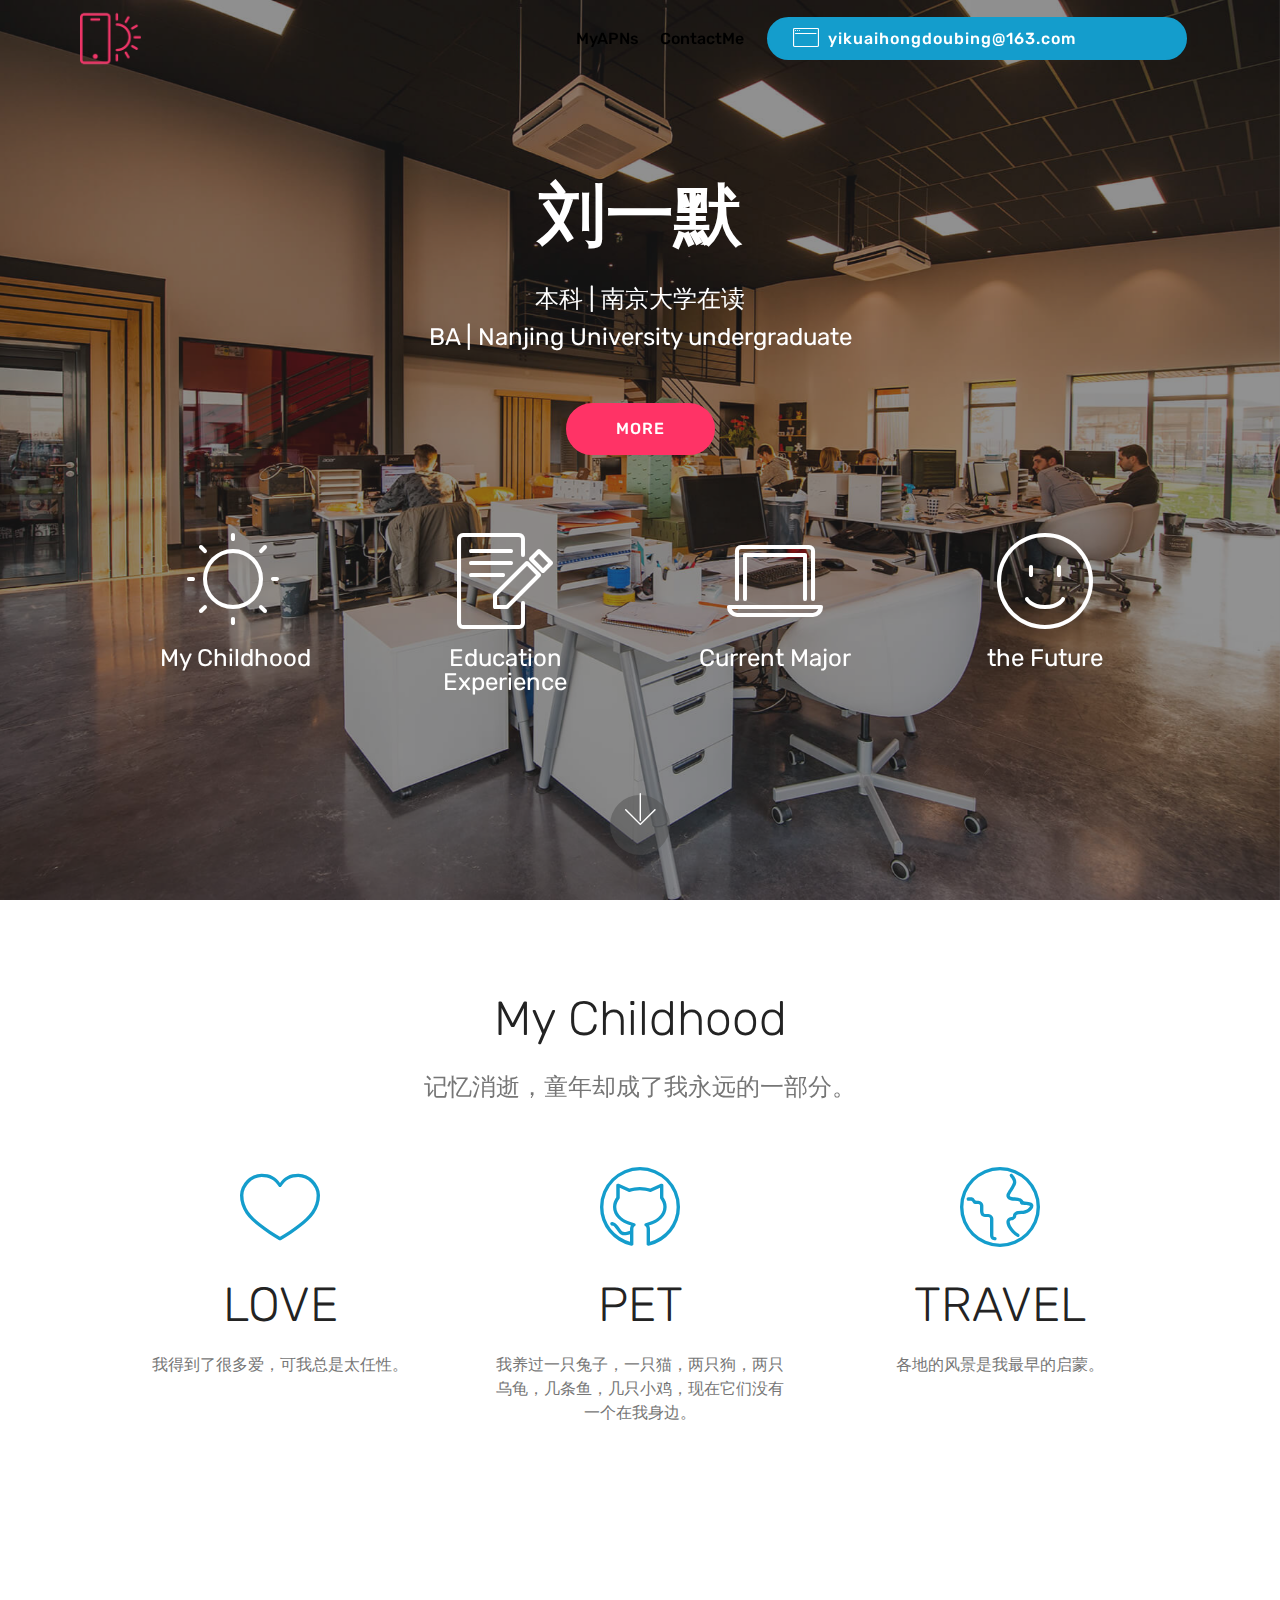
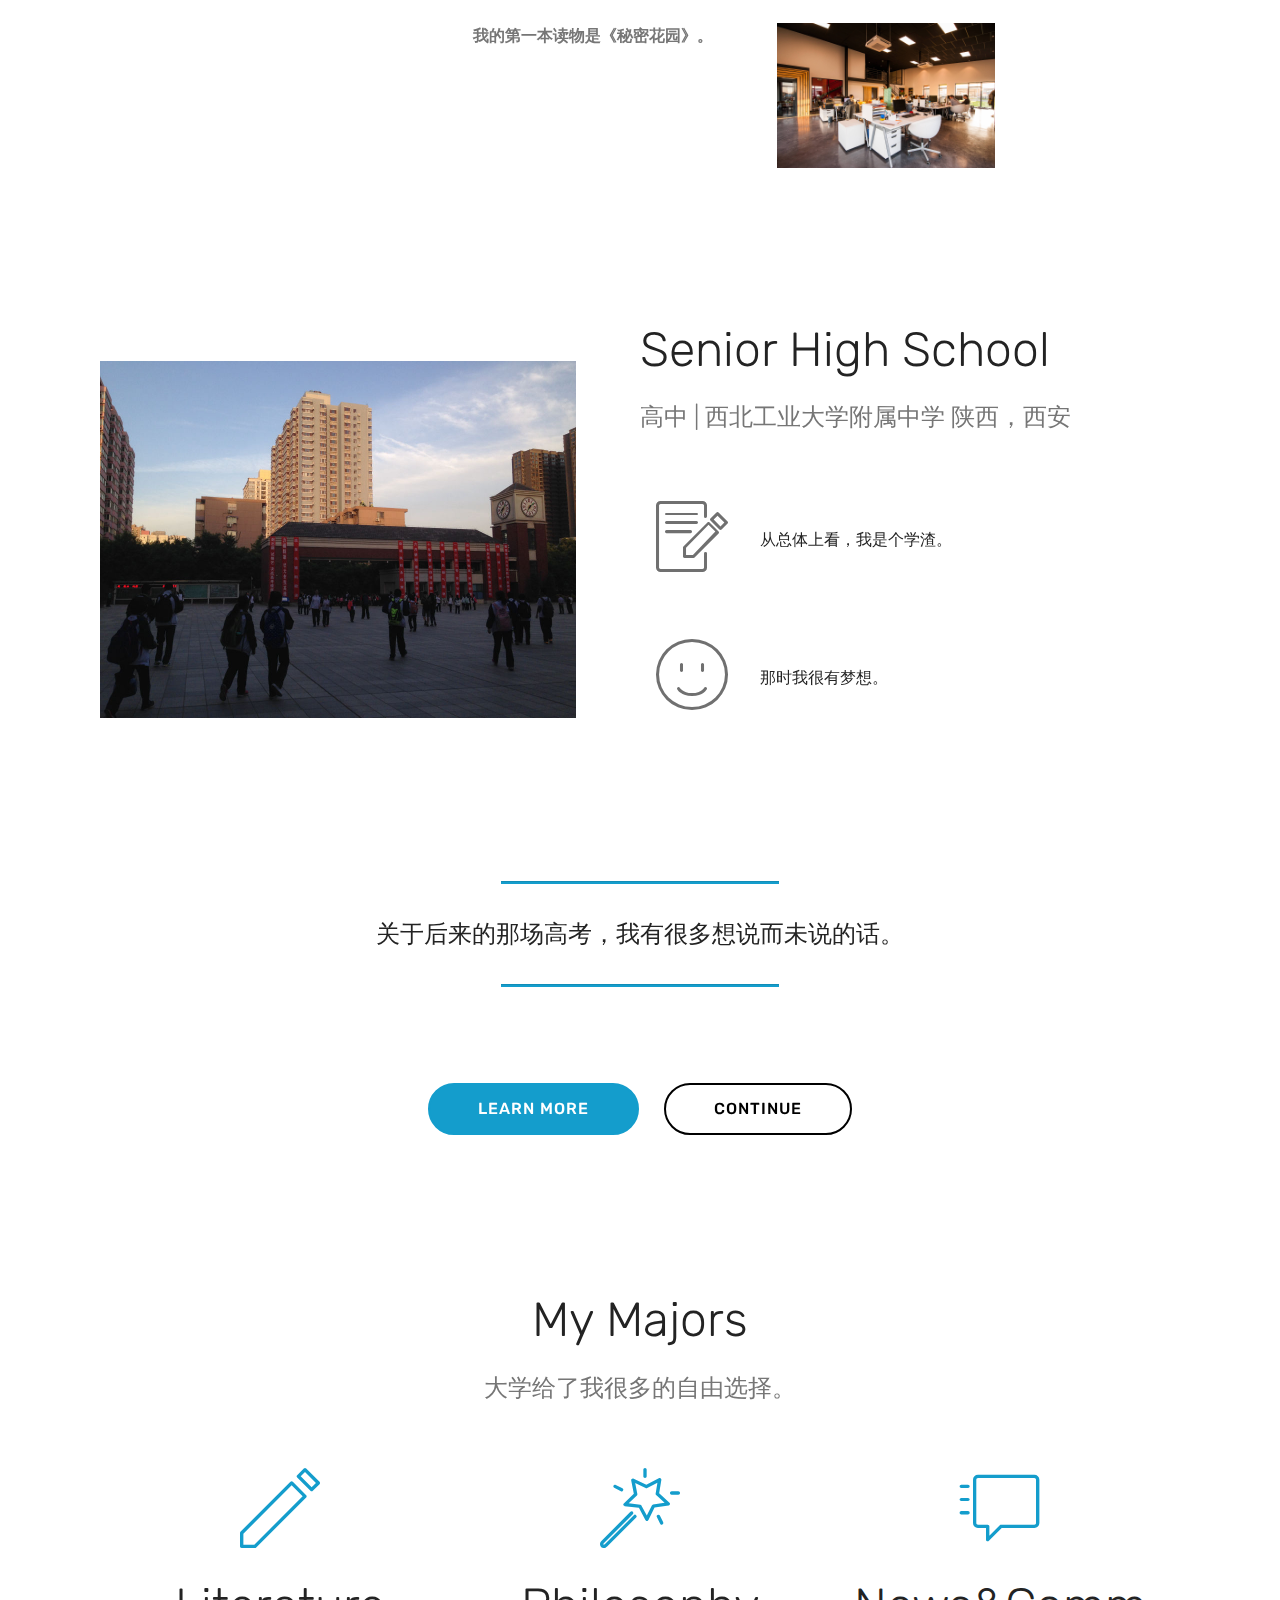
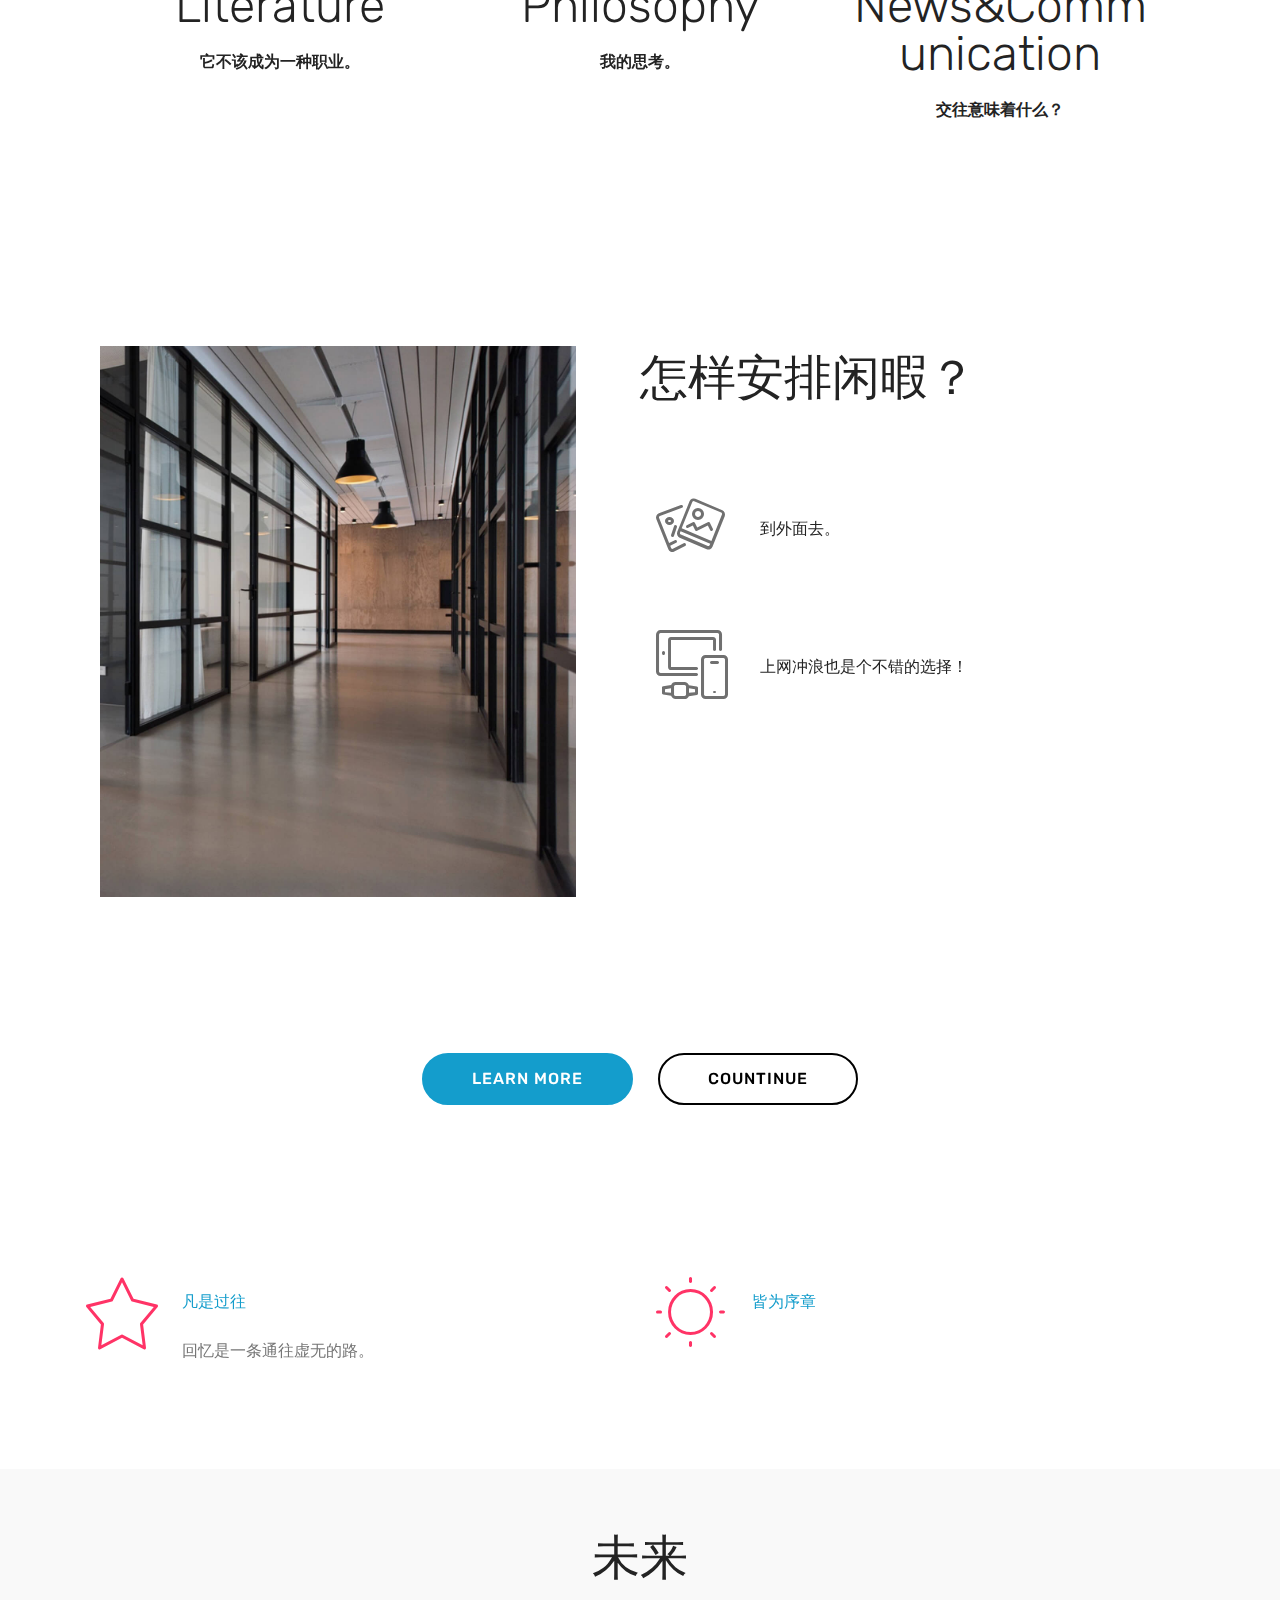
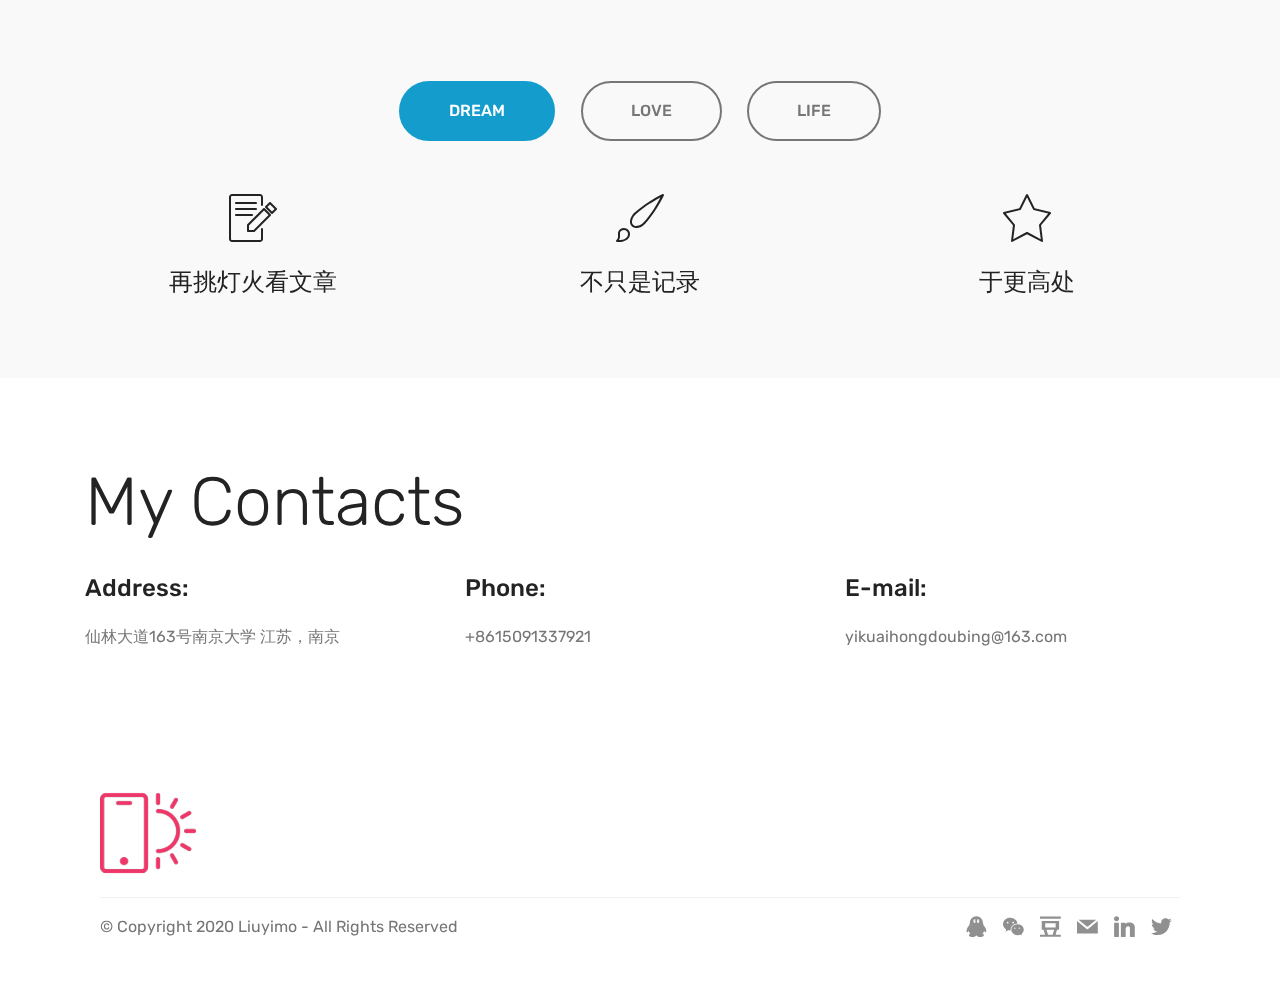
==== commit 693a4ed5: "3" ====
--- a/index.html
+++ b/index.html
@@ -59,7 +59,7 @@
     </nav>
 </section>
 
-<section class="engine"><a href="https://mobirise.info/i">free site creation software</a></section><section class="header12 cid-rTYWZVEaWC mbr-fullscreen mbr-parallax-background" id="header12-6">
+<section class="engine"><a href="https://mobirise.info/g">build your own website</a></section><section class="header12 cid-rTYWZVEaWC mbr-fullscreen mbr-parallax-background" id="header12-6">
 
     
 
@@ -80,7 +80,7 @@
                                 <span class="mbr-iconfont mbri-sun"></span>
                             </a>
                             </div>
-                            <h5 class="mbr-fonts-style display-5"><a href="page1.html" class="text-white">My Childhood</a></h5>
+                            <h5 class="mbr-fonts-style display-5"><a href="index.html#counters1-7" class="text-white">My Childhood</a></h5>
                         </div>
 
                         <div class="card col-12 col-md-6 col-lg-3">
@@ -140,8 +140,8 @@
                         </div>
 
                         <div class="card-text">
-                            <h3 class="count pt-3 pb-3 mbr-fonts-style display-2">爱</h3>
-                            <h4 class="mbr-content-title mbr-bold mbr-fonts-style display-7">LOVE</h4>
+                            <h3 class="count pt-3 pb-3 mbr-fonts-style display-2">LOVE</h3>
+                            <h4 class="mbr-content-title mbr-bold mbr-fonts-style display-7"></h4>
                             <p class="mbr-content-text mbr-fonts-style display-7">我得到了很多爱，可我总是太任性。</p>
                         </div>
                     </div>
@@ -154,8 +154,8 @@
                             <span class="mbr-iconfont mbri-github"></span>
                         </div>
                         <div class="card-text">
-                            <h3 class="count pt-3 pb-3 mbr-fonts-style display-2">宠物</h3>
-                            <h4 class="mbr-content-title mbr-bold mbr-fonts-style display-7">PET</h4>
+                            <h3 class="count pt-3 pb-3 mbr-fonts-style display-2">PET</h3>
+                            <h4 class="mbr-content-title mbr-bold mbr-fonts-style display-7"></h4>
                             <p class="mbr-content-text mbr-fonts-style display-7">我养过一只兔子，一只猫，两只狗，两只乌龟，几条鱼，几只小鸡，现在它们没有一个在我身边。</p>
                         </div>
                     </div>
@@ -167,8 +167,8 @@
                             <span class="mbr-iconfont mbri-globe"></span>
                         </div>
                         <div class="card-text">
-                            <h3 class="count pt-3 pb-3 mbr-fonts-style display-2">旅行</h3>
-                            <h4 class="mbr-content-title mbr-bold mbr-fonts-style display-7">TRAVEL</h4>
+                            <h3 class="count pt-3 pb-3 mbr-fonts-style display-2">TRAVEL</h3>
+                            <h4 class="mbr-content-title mbr-bold mbr-fonts-style display-7"></h4>
                             <p class="mbr-content-text mbr-fonts-style display-7">各地的风景是我最早的启蒙。</p>
                         </div>
                     </div>
@@ -304,7 +304,7 @@
                         </div>
 
                         <div class="card-text">
-                            <h3 class="count pt-3 pb-3 mbr-fonts-style display-2">文学</h3>
+                            <h3 class="count pt-3 pb-3 mbr-fonts-style display-2">Literature</h3>
                             <h4 class="mbr-content-title mbr-bold mbr-fonts-style display-7">它不该成为一种职业。</h4>
                             <p class="mbr-content-text mbr-fonts-style display-7"></p>
                         </div>
@@ -318,7 +318,7 @@
                             <span class="mbr-iconfont mbri-magic-stick"></span>
                         </div>
                         <div class="card-text">
-                            <h3 class="count pt-3 pb-3 mbr-fonts-style display-2">哲学</h3>
+                            <h3 class="count pt-3 pb-3 mbr-fonts-style display-2">Philosophy</h3>
                             <h4 class="mbr-content-title mbr-bold mbr-fonts-style display-7">我的思考。</h4>
                             <p class="mbr-content-text mbr-fonts-style display-7"></p>
                         </div>
@@ -331,7 +331,7 @@
                             <span class="mbr-iconfont mbri-help"></span>
                         </div>
                         <div class="card-text">
-                            <h3 class="count pt-3 pb-3 mbr-fonts-style display-2">新闻传播</h3>
+                            <h3 class="count pt-3 pb-3 mbr-fonts-style display-2">News&amp;Communication</h3>
                             <h4 class="mbr-content-title mbr-bold mbr-fonts-style display-7">交往意味着什么？</h4>
                             <p class="mbr-content-text mbr-fonts-style display-7"></p>
                         </div>
@@ -465,7 +465,7 @@
     <div class="container-fluid">
         <div class="row tabcont">
             <ul class="nav nav-tabs pt-3 mt-5" role="tablist">
-                <li class="nav-item mbr-fonts-style"><a class="nav-link show display-7" role="tab" data-toggle="tab" href="#tabs3-r_tab0" aria-selected="false">DREAM</a></li>
+                <li class="nav-item mbr-fonts-style"><a class="nav-link show active display-7" role="tab" data-toggle="tab" href="#tabs3-r_tab0" aria-selected="true">DREAM</a></li>
                 <li class="nav-item mbr-fonts-style"><a class="nav-link  show display-7" role="tab" data-toggle="tab" href="#tabs3-r_tab1" aria-selected="false">LOVE</a></li>
                 <li class="nav-item mbr-fonts-style"><a class="nav-link show active display-7" role="tab" data-toggle="tab" href="#tabs3-r_tab2" aria-selected="true">LIFE</a></li>
                 
